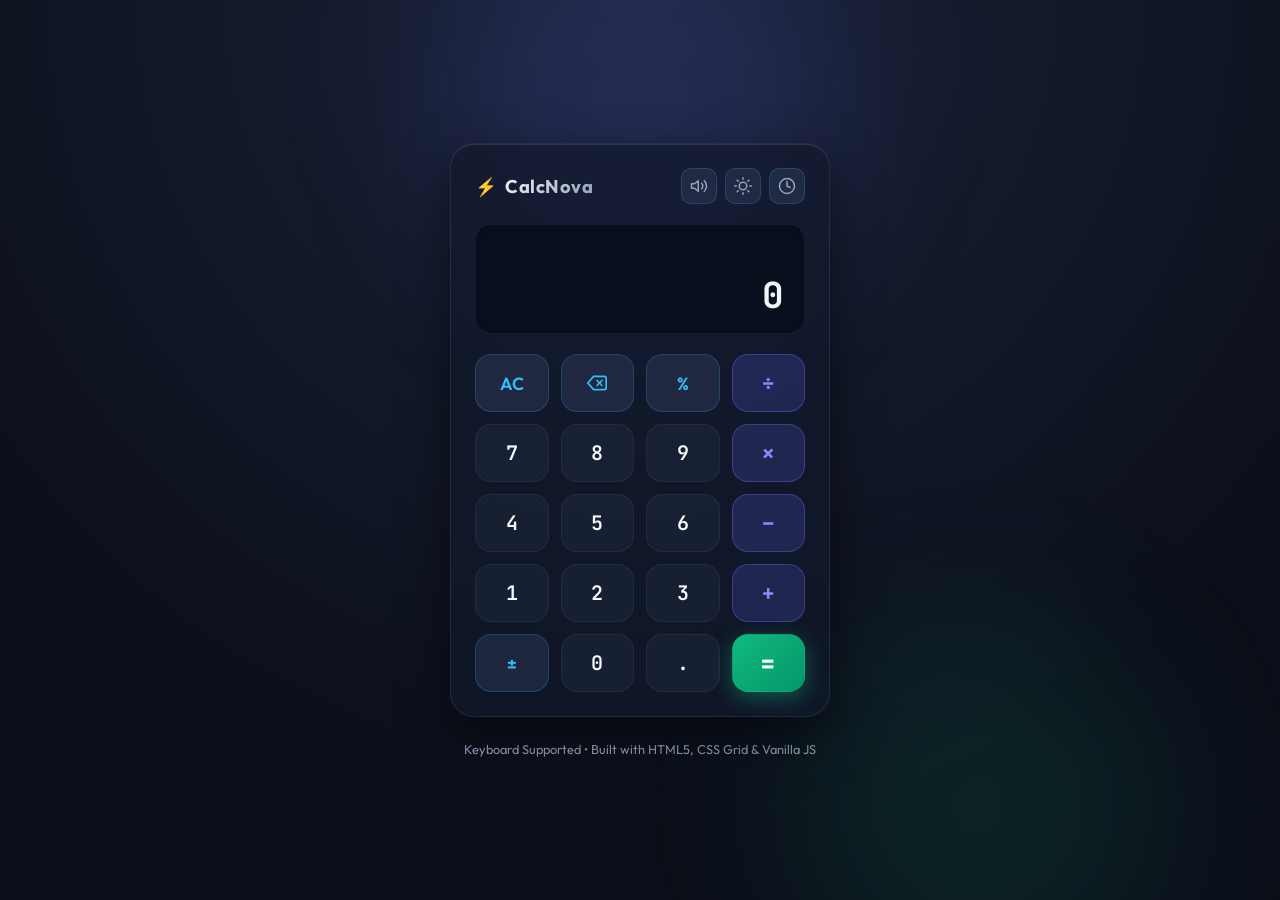
==== index.html @ 4a7fd5c5 "model-1" ====
<!DOCTYPE html>
<html lang="en">
<head>
  <meta charset="UTF-8">
  <meta name="viewport" content="width=device-width, initial-scale=1.0">
  <title>Precision Calc | Modern Web Calculator</title>
  <meta name="description" content="A sleek, modern browser-based calculator built with Vanilla HTML5, CSS3 Grid, and JavaScript.">
  <!-- Modern Typography -->
  <link rel="preconnect" href="https://fonts.googleapis.com">
  <link rel="preconnect" href="https://fonts.gstatic.com" crossorigin>
  <link href="https://fonts.googleapis.com/css2?family=Outfit:wght@300;400;500;600;700&family=JetBrains+Mono:wght@400;600;700&display=swap" rel="stylesheet">
  <link rel="stylesheet" href="style.css">
</head>
<body class="dark-theme">
  <div class="app-background">
    <div class="glow-orb orb-1"></div>
    <div class="glow-orb orb-2"></div>
  </div>

  <main class="calculator-container">
    <!-- Header / Control Bar -->
    <header class="calculator-header">
      <div class="brand">
        <span class="brand-icon">⚡</span>
        <h1 class="brand-name">CalcNova</h1>
      </div>
      <div class="header-actions">
        <button id="soundToggle" class="icon-btn" aria-label="Toggle Sound Effects" title="Sound Effects">
          <svg id="soundIcon" viewBox="0 0 24 24" width="18" height="18" fill="none" stroke="currentColor" stroke-width="2" stroke-linecap="round" stroke-linejoin="round">
            <polygon points="11 5 6 9 2 9 2 15 6 15 11 19 11 5"></polygon>
            <path d="M15.54 8.46a5 5 0 0 1 0 7.07"></path>
            <path d="M19.07 4.93a10 10 0 0 1 0 14.14"></path>
          </svg>
        </button>
        <button id="themeToggle" class="icon-btn" aria-label="Toggle Theme" title="Switch Theme">
          <svg id="themeIcon" viewBox="0 0 24 24" width="18" height="18" fill="none" stroke="currentColor" stroke-width="2" stroke-linecap="round" stroke-linejoin="round">
            <circle cx="12" cy="12" r="5"></circle>
            <line x1="12" y1="1" x2="12" y2="3"></line>
            <line x1="12" y1="21" x2="12" y2="23"></line>
            <line x1="4.22" y1="4.22" x2="5.64" y2="5.64"></line>
            <line x1="18.36" y1="18.36" x2="19.78" y2="19.78"></line>
            <line x1="1" y1="12" x2="3" y2="12"></line>
            <line x1="21" y1="12" x2="23" y2="12"></line>
            <line x1="4.22" y1="19.78" x2="5.64" y2="18.36"></line>
            <line x1="18.36" y1="5.64" x2="19.78" y2="4.22"></line>
          </svg>
        </button>
        <button id="historyToggle" class="icon-btn" aria-label="Toggle Calculation History" title="History">
          <svg viewBox="0 0 24 24" width="18" height="18" fill="none" stroke="currentColor" stroke-width="2" stroke-linecap="round" stroke-linejoin="round">
            <circle cx="12" cy="12" r="10"></circle>
            <polyline points="12 6 12 12 16 14"></polyline>
          </svg>
        </button>
      </div>
    </header>

    <!-- Calculator Screen Display -->
    <section class="display-screen" aria-live="polite">
      <!-- Upper expression line -->
      <div id="expressionDisplay" class="expression-line"></div>
      <!-- Lower main result / input line -->
      <div id="mainDisplay" class="main-line">0</div>
      <!-- Floating Error Callout Banner -->
      <div id="errorMessage" class="error-banner hidden" role="alert">
        <span class="error-icon">⚠️</span>
        <span id="errorText">Cannot divide by zero</span>
      </div>
    </section>

    <!-- Calculator Button Keypad (CSS Grid) -->
    <section class="keypad-grid" id="keypad">
      <!-- Row 1 -->
      <button type="button" class="btn btn-function" data-action="clear" aria-label="Clear All">AC</button>
      <button type="button" class="btn btn-function" data-action="backspace" aria-label="Backspace">
        <svg viewBox="0 0 24 24" width="20" height="20" fill="none" stroke="currentColor" stroke-width="2" stroke-linecap="round" stroke-linejoin="round">
          <path d="M21 4H8l-7 8 7 8h13a2 2 0 0 0 2-2V6a2 2 0 0 0-2-2z"></path>
          <line x1="18" y1="9" x2="12" y2="15"></line>
          <line x1="12" y1="9" x2="18" y2="15"></line>
        </svg>
      </button>
      <button type="button" class="btn btn-function" data-action="percent" aria-label="Percentage">%</button>
      <button type="button" class="btn btn-operator" data-operator="÷" aria-label="Divide">÷</button>

      <!-- Row 2 -->
      <button type="button" class="btn btn-num" data-number="7">7</button>
      <button type="button" class="btn btn-num" data-number="8">8</button>
      <button type="button" class="btn btn-num" data-number="9">9</button>
      <button type="button" class="btn btn-operator" data-operator="×" aria-label="Multiply">×</button>

      <!-- Row 3 -->
      <button type="button" class="btn btn-num" data-number="4">4</button>
      <button type="button" class="btn btn-num" data-number="5">5</button>
      <button type="button" class="btn btn-num" data-number="6">6</button>
      <button type="button" class="btn btn-operator" data-operator="−" aria-label="Subtract">−</button>

      <!-- Row 4 -->
      <button type="button" class="btn btn-num" data-number="1">1</button>
      <button type="button" class="btn btn-num" data-number="2">2</button>
      <button type="button" class="btn btn-num" data-number="3">3</button>
      <button type="button" class="btn btn-operator" data-operator="+" aria-label="Add">+</button>

      <!-- Row 5 -->
      <button type="button" class="btn btn-function" data-action="negate" aria-label="Plus or Minus">±</button>
      <button type="button" class="btn btn-num" data-number="0">0</button>
      <button type="button" class="btn btn-num" data-action="decimal" aria-label="Decimal point">.</button>
      <button type="button" class="btn btn-equals" data-action="equals" aria-label="Calculate Equals">=</button>
    </section>

    <!-- Calculation History Side Drawer -->
    <aside id="historyPanel" class="history-panel hidden">
      <div class="history-header">
        <h2>Calculation History</h2>
        <button id="clearHistoryBtn" class="clear-history-btn">Clear</button>
      </div>
      <ul id="historyList" class="history-list">
        <li class="empty-history">No past calculations</li>
      </ul>
    </aside>
  </main>

  <footer class="app-footer">
    <p>Keyboard Supported • Built with HTML5, CSS Grid &amp; Vanilla JS</p>
  </footer>

  <script src="script.js"></script>
</body>
</html>
---- style.css ----
/* ==========================================================================
   CalcNova - Modern Browser-Based Calculator Stylesheet
   Design Tokens: Dark/Light Themes, Glassmorphism, CSS Grid Keypad
   ========================================================================== */

:root {
  /* Dark Luxury Theme Tokens (Default) */
  --bg-color: #0b0f19;
  --bg-gradient: radial-gradient(circle at 50% 0%, #1a233a 0%, #0b0f19 75%);
  --card-bg: rgba(18, 25, 43, 0.7);
  --card-border: rgba(255, 255, 255, 0.08);
  --card-shadow: 0 20px 50px rgba(0, 0, 0, 0.5), inset 0 1px 0 rgba(255, 255, 255, 0.1);
  
  --text-main: #f1f5f9;
  --text-muted: #94a3b8;
  --text-expression: #cbd5e1;
  
  /* Button Token Colors */
  --btn-num-bg: rgba(30, 41, 59, 0.6);
  --btn-num-hover: rgba(51, 65, 85, 0.8);
  --btn-num-text: #f8fafc;
  --btn-num-border: rgba(255, 255, 255, 0.05);

  --btn-func-bg: rgba(47, 58, 86, 0.5);
  --btn-func-hover: rgba(71, 85, 122, 0.7);
  --btn-func-text: #38bdf8;
  --btn-func-border: rgba(56, 189, 248, 0.2);

  --btn-op-bg: rgba(99, 102, 241, 0.2);
  --btn-op-hover: rgba(99, 102, 241, 0.35);
  --btn-op-text: #818cf8;
  --btn-op-border: rgba(99, 102, 241, 0.4);
  --btn-op-active: #6366f1;

  --btn-eq-bg: linear-gradient(135deg, #10b981 0%, #059669 100%);
  --btn-eq-hover: linear-gradient(135deg, #34d399 0%, #10b981 100%);
  --btn-eq-text: #ffffff;
  --btn-eq-shadow: 0 6px 20px rgba(16, 185, 129, 0.4);

  --display-bg: rgba(10, 15, 29, 0.85);
  --display-border: rgba(255, 255, 255, 0.05);

  --error-bg: rgba(239, 68, 68, 0.15);
  --error-text: #fca5a5;
  --error-border: rgba(239, 68, 68, 0.4);

  --orb-1-color: rgba(99, 102, 241, 0.15);
  --orb-2-color: rgba(16, 185, 129, 0.12);

  --font-main: 'Outfit', -apple-system, BlinkMacSystemFont, sans-serif;
  --font-mono: 'JetBrains Mono', monospace;
  --radius-lg: 24px;
  --radius-md: 16px;
  --radius-sm: 10px;
}

/* Light Ceramic Glass Theme */
body.light-theme {
  --bg-color: #f1f5f9;
  --bg-gradient: radial-gradient(circle at 50% 0%, #ffffff 0%, #e2e8f0 80%);
  --card-bg: rgba(255, 255, 255, 0.75);
  --card-border: rgba(255, 255, 255, 0.8);
  --card-shadow: 0 20px 40px rgba(148, 163, 184, 0.25), 0 2px 10px rgba(0, 0, 0, 0.03);

  --text-main: #0f172a;
  --text-muted: #64748b;
  --text-expression: #475569;

  --btn-num-bg: rgba(255, 255, 255, 0.9);
  --btn-num-hover: #ffffff;
  --btn-num-text: #1e293b;
  --btn-num-border: rgba(203, 213, 225, 0.6);

  --btn-func-bg: rgba(224, 242, 254, 0.7);
  --btn-func-hover: rgba(186, 230, 253, 0.9);
  --btn-func-text: #0284c7;
  --btn-func-border: rgba(56, 189, 248, 0.3);

  --btn-op-bg: rgba(238, 242, 255, 0.9);
  --btn-op-hover: rgba(224, 231, 255, 1);
  --btn-op-text: #4f46e5;
  --btn-op-border: rgba(99, 102, 241, 0.3);

  --btn-eq-bg: linear-gradient(135deg, #059669 0%, #047857 100%);
  --btn-eq-hover: linear-gradient(135deg, #10b981 0%, #059669 100%);
  --btn-eq-text: #ffffff;
  --btn-eq-shadow: 0 6px 18px rgba(5, 150, 105, 0.3);

  --display-bg: rgba(248, 250, 252, 0.95);
  --display-border: rgba(203, 213, 225, 0.5);

  --error-bg: rgba(254, 226, 226, 0.9);
  --error-text: #dc2626;
  --error-border: rgba(239, 68, 68, 0.3);

  --orb-1-color: rgba(99, 102, 241, 0.08);
  --orb-2-color: rgba(14, 165, 233, 0.08);
}

/* Reset & Base Setup */
*, *::before, *::after {
  box-sizing: border-box;
  margin: 0;
  padding: 0;
}

body {
  font-family: var(--font-main);
  background: var(--bg-color);
  background-image: var(--bg-gradient);
  color: var(--text-main);
  min-height: 100vh;
  display: flex;
  flex-direction: column;
  align-items: center;
  justify-content: center;
  padding: 20px;
  overflow-x: hidden;
  transition: background 0.4s ease, color 0.4s ease;
}

/* Glowing Ambient Background */
.app-background {
  position: fixed;
  inset: 0;
  pointer-events: none;
  z-index: 0;
  overflow: hidden;
}

.glow-orb {
  position: absolute;
  border-radius: 50%;
  filter: blur(80px);
  transition: background 0.4s ease;
}

.orb-1 {
  width: 400px;
  height: 400px;
  top: -100px;
  left: 50%;
  transform: translateX(-50%);
  background: var(--orb-1-color);
}

.orb-2 {
  width: 350px;
  height: 350px;
  bottom: -80px;
  right: 10%;
  background: var(--orb-2-color);
}

/* Main Calculator Glass Container */
.calculator-container {
  position: relative;
  z-index: 10;
  width: 100%;
  max-width: 380px;
  background: var(--card-bg);
  backdrop-filter: blur(20px);
  -webkit-backdrop-filter: blur(20px);
  border: 1px solid var(--card-border);
  border-radius: var(--radius-lg);
  box-shadow: var(--card-shadow);
  padding: 24px;
  display: flex;
  flex-direction: column;
  gap: 20px;
  transition: all 0.3s cubic-bezier(0.16, 1, 0.3, 1);
}

/* Header & Controls */
.calculator-header {
  display: flex;
  align-items: center;
  justify-content: space-between;
}

.brand {
  display: flex;
  align-items: center;
  gap: 8px;
}

.brand-icon {
  font-size: 1.1rem;
}

.brand-name {
  font-size: 1.15rem;
  font-weight: 700;
  letter-spacing: 0.5px;
  background: linear-gradient(135deg, var(--text-main) 0%, var(--text-muted) 100%);
  -webkit-background-clip: text;
  -webkit-text-fill-color: transparent;
}

.header-actions {
  display: flex;
  gap: 8px;
}

.icon-btn {
  background: var(--btn-func-bg);
  border: 1px solid var(--btn-func-border);
  color: var(--text-muted);
  width: 36px;
  height: 36px;
  border-radius: var(--radius-sm);
  display: flex;
  align-items: center;
  justify-content: center;
  cursor: pointer;
  transition: all 0.2s ease;
}

.icon-btn:hover {
  color: var(--text-main);
  background: var(--btn-func-hover);
  transform: translateY(-2px);
}

.icon-btn.active {
  color: var(--btn-func-text);
  border-color: var(--btn-func-text);
}

/* Screen Display */
.display-screen {
  position: relative;
  background: var(--display-bg);
  border: 1px solid var(--display-border);
  border-radius: var(--radius-md);
  padding: 16px 20px;
  display: flex;
  flex-direction: column;
  align-items: flex-end;
  justify-content: space-between;
  min-height: 110px;
  overflow: hidden;
  box-shadow: inset 0 2px 8px rgba(0, 0, 0, 0.15);
}

.expression-line {
  font-size: 0.95rem;
  color: var(--text-expression);
  min-height: 24px;
  width: 100%;
  text-align: right;
  word-break: break-all;
  white-space: nowrap;
  overflow-x: auto;
  scrollbar-width: none;
}
.expression-line::-webkit-scrollbar {
  display: none;
}

.main-line {
  font-family: var(--font-mono);
  font-size: 2.25rem;
  font-weight: 700;
  color: var(--text-main);
  width: 100%;
  text-align: right;
  word-break: break-all;
  line-height: 1.2;
  transition: color 0.2s ease;
}

/* Floating Error Banner */
.error-banner {
  position: absolute;
  inset: 0;
  background: var(--error-bg);
  backdrop-filter: blur(8px);
  border: 1px solid var(--error-border);
  border-radius: var(--radius-md);
  display: flex;
  align-items: center;
  justify-content: center;
  gap: 10px;
  color: var(--error-text);
  font-weight: 600;
  font-size: 0.95rem;
  padding: 12px;
  z-index: 5;
  animation: fadeInShake 0.3s cubic-bezier(0.16, 1, 0.3, 1);
}

.error-banner.hidden {
  display: none;
}

@keyframes fadeInShake {
  0% { opacity: 0; transform: scale(0.95); }
  50% { transform: translateX(4px); }
  75% { transform: translateX(-4px); }
  100% { opacity: 1; transform: scale(1); }
}

/* CSS Grid Keypad Layout */
.keypad-grid {
  display: grid;
  grid-template-columns: repeat(4, 1fr);
  gap: 12px;
}

/* Button Base Styles */
.btn {
  font-family: var(--font-main);
  font-size: 1.25rem;
  font-weight: 600;
  height: 58px;
  border-radius: var(--radius-md);
  border: 1px solid transparent;
  cursor: pointer;
  user-select: none;
  display: flex;
  align-items: center;
  justify-content: center;
  transition: all 0.15s ease-in-out;
  outline: none;
  position: relative;
  overflow: hidden;
}

.btn:hover {
  transform: translateY(-2px);
}

.btn:active, .btn.pressed {
  transform: translateY(1px) scale(0.97);
}

.btn:focus-visible {
  border-color: var(--btn-func-text);
  box-shadow: 0 0 0 3px rgba(56, 189, 248, 0.3);
}

/* Numeric Buttons */
.btn-num {
  background: var(--btn-num-bg);
  color: var(--btn-num-text);
  border-color: var(--btn-num-border);
  font-family: var(--font-mono);
}
.btn-num:hover {
  background: var(--btn-num-hover);
  box-shadow: 0 4px 12px rgba(0, 0, 0, 0.15);
}

/* Operator Buttons */
.btn-operator {
  background: var(--btn-op-bg);
  color: var(--btn-op-text);
  border-color: var(--btn-op-border);
  font-size: 1.4rem;
}
.btn-operator:hover {
  background: var(--btn-op-hover);
  box-shadow: 0 4px 14px rgba(99, 102, 241, 0.25);
}
.btn-operator.active-operator {
  background: var(--btn-op-active);
  color: #ffffff;
  border-color: #ffffff;
  box-shadow: 0 0 15px rgba(99, 102, 241, 0.6);
}

/* Function Buttons (AC, DEL, %, ±) */
.btn-function {
  background: var(--btn-func-bg);
  color: var(--btn-func-text);
  border-color: var(--btn-func-border);
  font-size: 1.1rem;
}
.btn-function:hover {
  background: var(--btn-func-hover);
  box-shadow: 0 4px 12px rgba(56, 189, 248, 0.2);
}

/* Equals Button */
.btn-equals {
  background: var(--btn-eq-bg);
  color: var(--btn-eq-text);
  font-size: 1.5rem;
  font-weight: 700;
  box-shadow: var(--btn-eq-shadow);
}
.btn-equals:hover {
  background: var(--btn-eq-hover);
  box-shadow: 0 8px 24px rgba(16, 185, 129, 0.5);
}

/* History Side Drawer Panel */
.history-panel {
  position: absolute;
  top: 70px;
  bottom: 20px;
  left: 20px;
  right: 20px;
  background: var(--card-bg);
  backdrop-filter: blur(24px);
  -webkit-backdrop-filter: blur(24px);
  border: 1px solid var(--card-border);
  border-radius: var(--radius-md);
  padding: 16px;
  display: flex;
  flex-direction: column;
  gap: 12px;
  z-index: 20;
  box-shadow: 0 10px 30px rgba(0, 0, 0, 0.3);
  animation: slideInUp 0.3s cubic-bezier(0.16, 1, 0.3, 1);
}

.history-panel.hidden {
  display: none;
}

@keyframes slideInUp {
  from { opacity: 0; transform: translateY(15px); }
  to { opacity: 1; transform: translateY(0); }
}

.history-header {
  display: flex;
  align-items: center;
  justify-content: space-between;
  padding-bottom: 8px;
  border-bottom: 1px solid var(--card-border);
}

.history-header h2 {
  font-size: 1rem;
  font-weight: 600;
  color: var(--text-main);
}

.clear-history-btn {
  background: transparent;
  border: none;
  color: var(--error-text);
  font-size: 0.85rem;
  font-weight: 600;
  cursor: pointer;
  padding: 4px 8px;
  border-radius: 6px;
}
.clear-history-btn:hover {
  background: var(--error-bg);
}

.history-list {
  list-style: none;
  overflow-y: auto;
  display: flex;
  flex-direction: column;
  gap: 8px;
  max-height: 100%;
}

.history-item {
  padding: 10px 12px;
  background: var(--display-bg);
  border: 1px solid var(--display-border);
  border-radius: var(--radius-sm);
  display: flex;
  flex-direction: column;
  align-items: flex-end;
  cursor: pointer;
  transition: all 0.2s ease;
}

.history-item:hover {
  border-color: var(--btn-func-text);
  transform: translateX(-2px);
}

.history-expr {
  font-size: 0.8rem;
  color: var(--text-muted);
}

.history-res {
  font-family: var(--font-mono);
  font-size: 1.1rem;
  font-weight: 700;
  color: var(--btn-func-text);
}

.empty-history {
  text-align: center;
  color: var(--text-muted);
  font-size: 0.9rem;
  margin-top: 40px;
}

/* Footer Note */
.app-footer {
  margin-top: 24px;
  text-align: center;
  font-size: 0.8rem;
  color: var(--text-muted);
}

/* Responsive tweaks */
@media (max-width: 400px) {
  .calculator-container {
    padding: 16px;
  }
  .btn {
    height: 52px;
    font-size: 1.15rem;
  }
  .main-line {
    font-size: 1.85rem;
  }
}
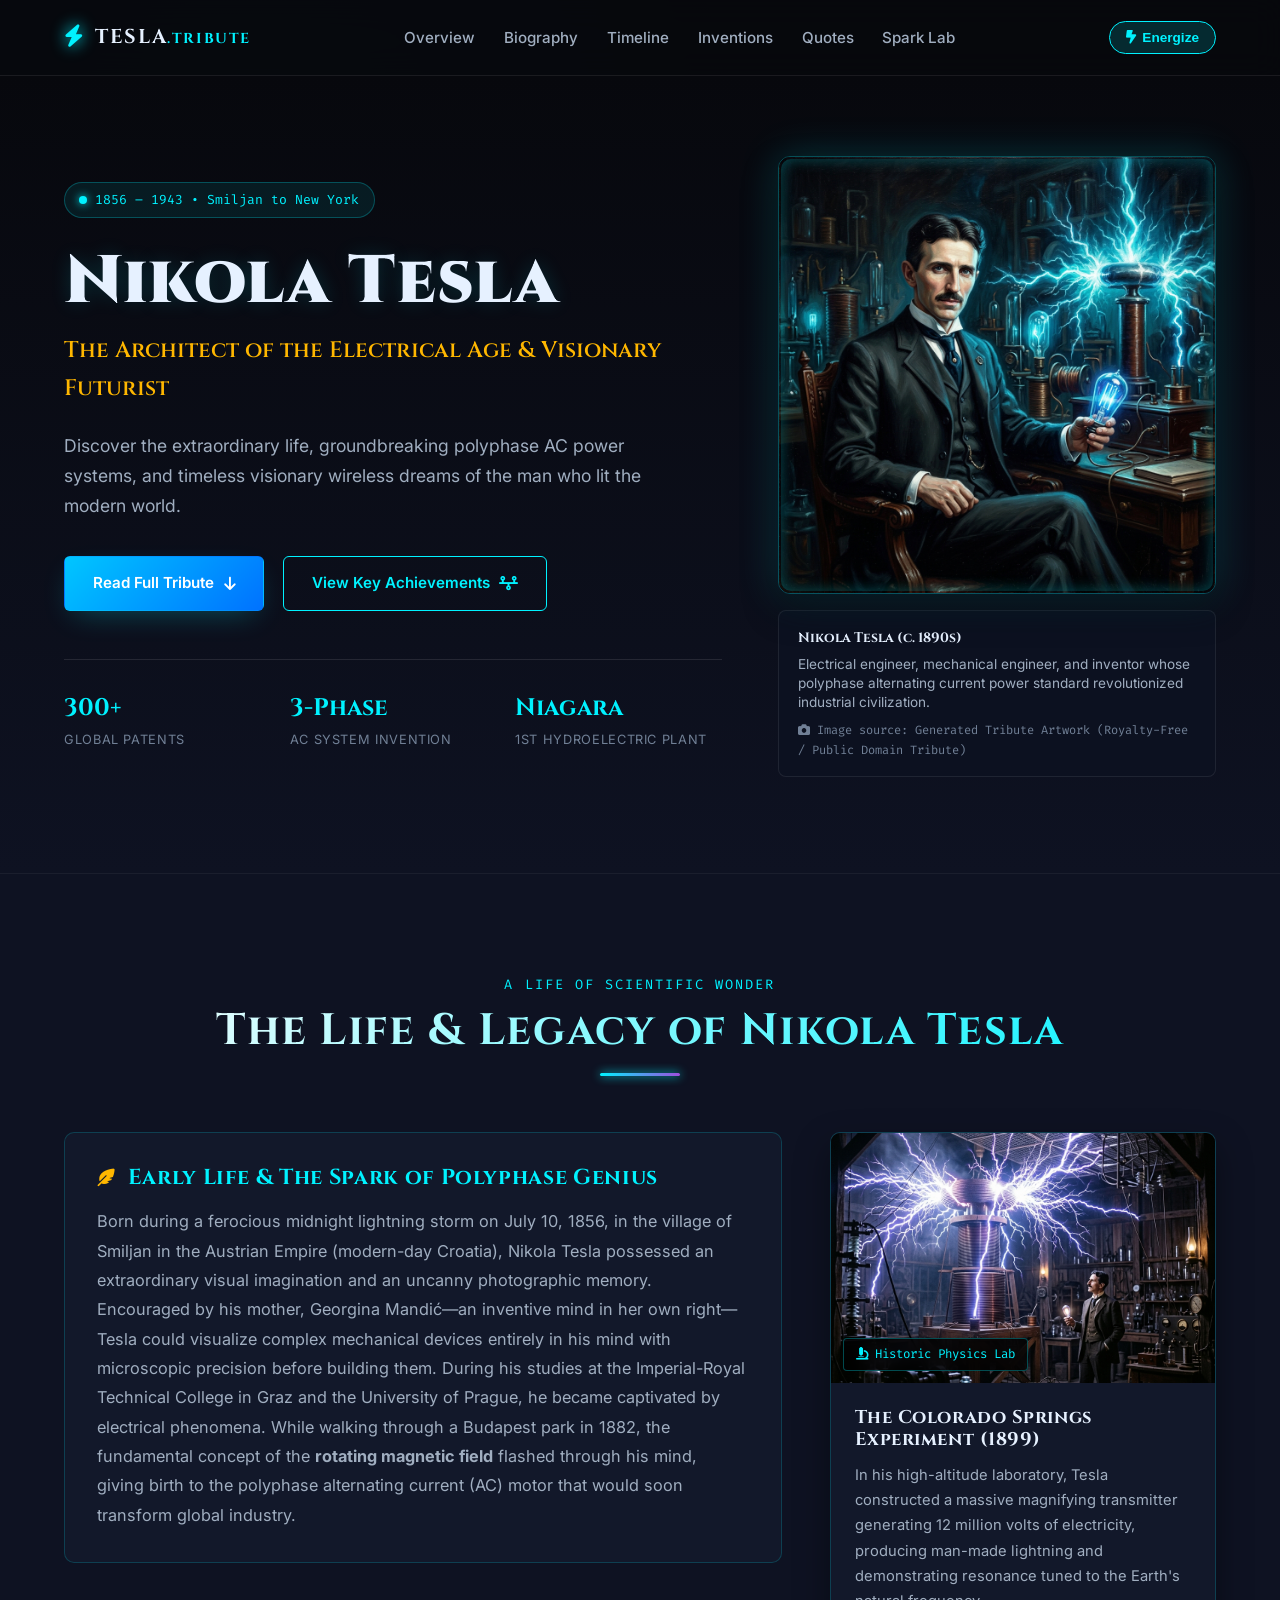
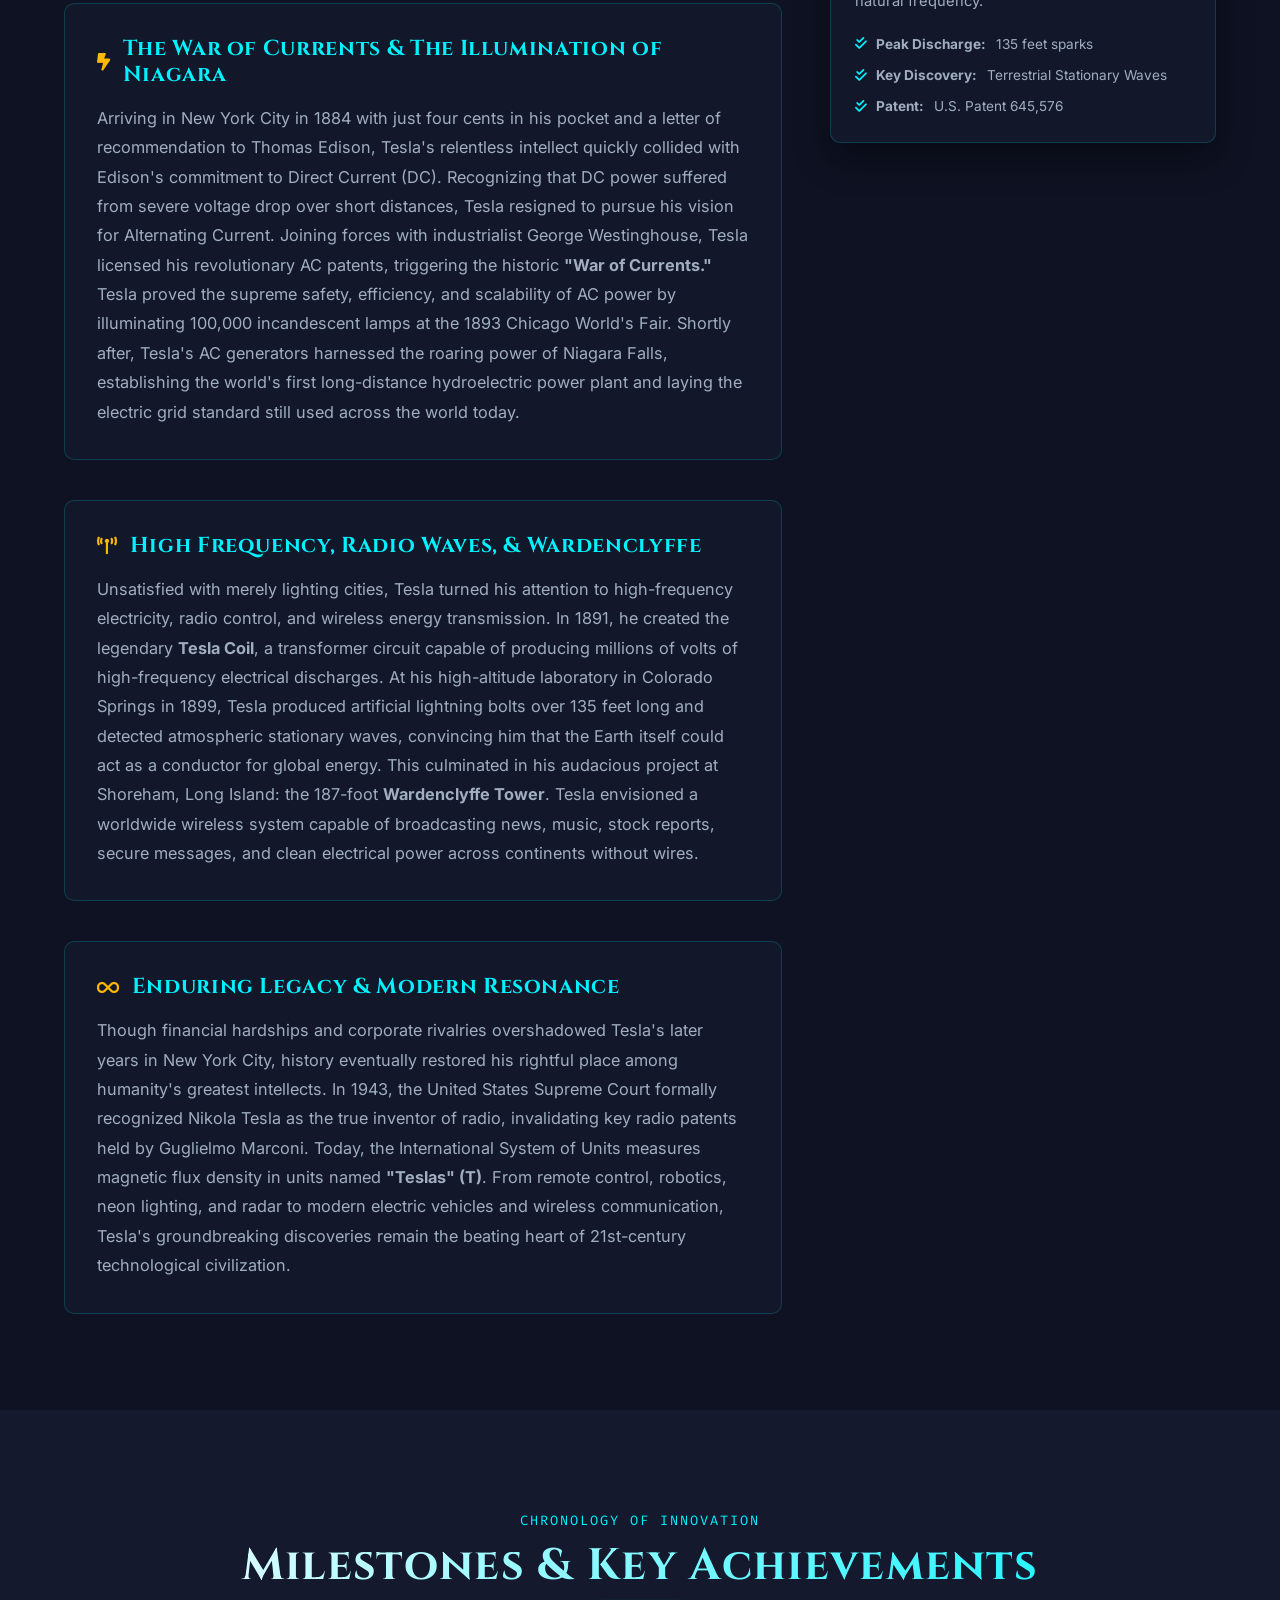
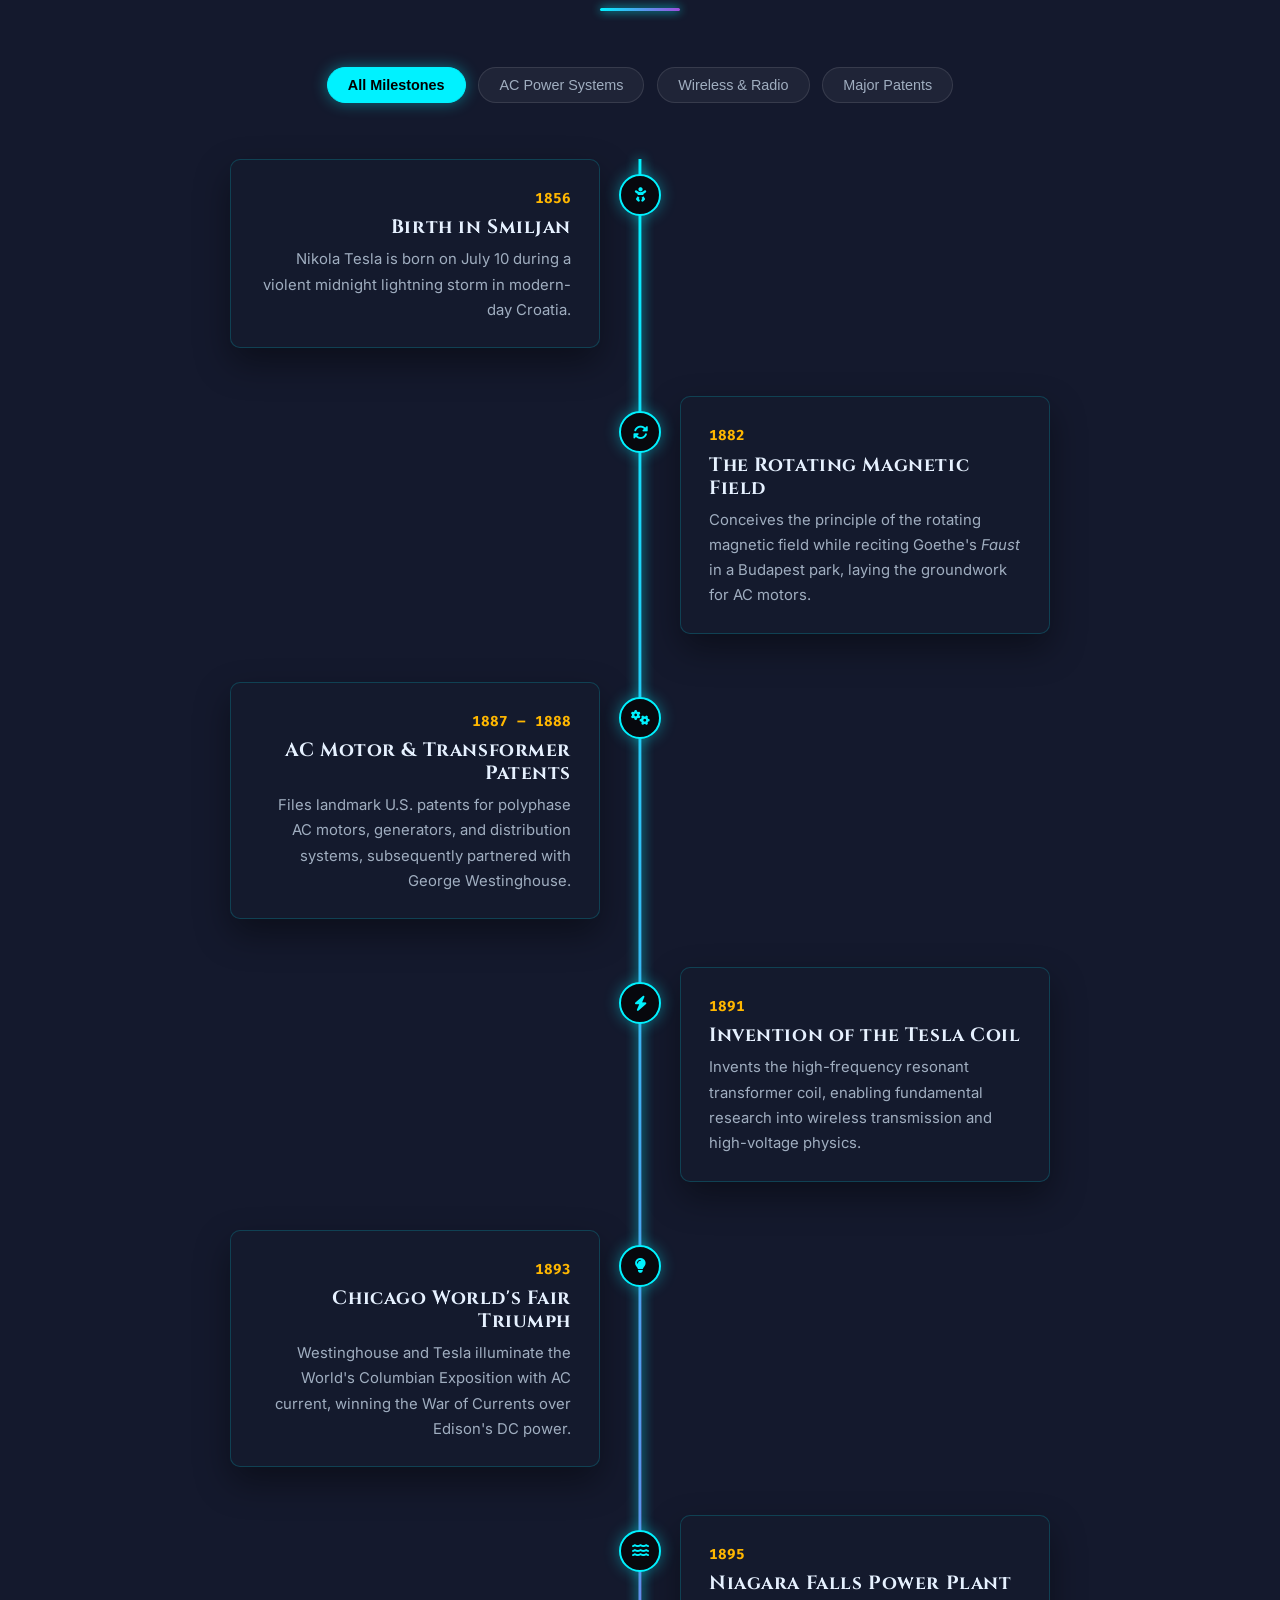
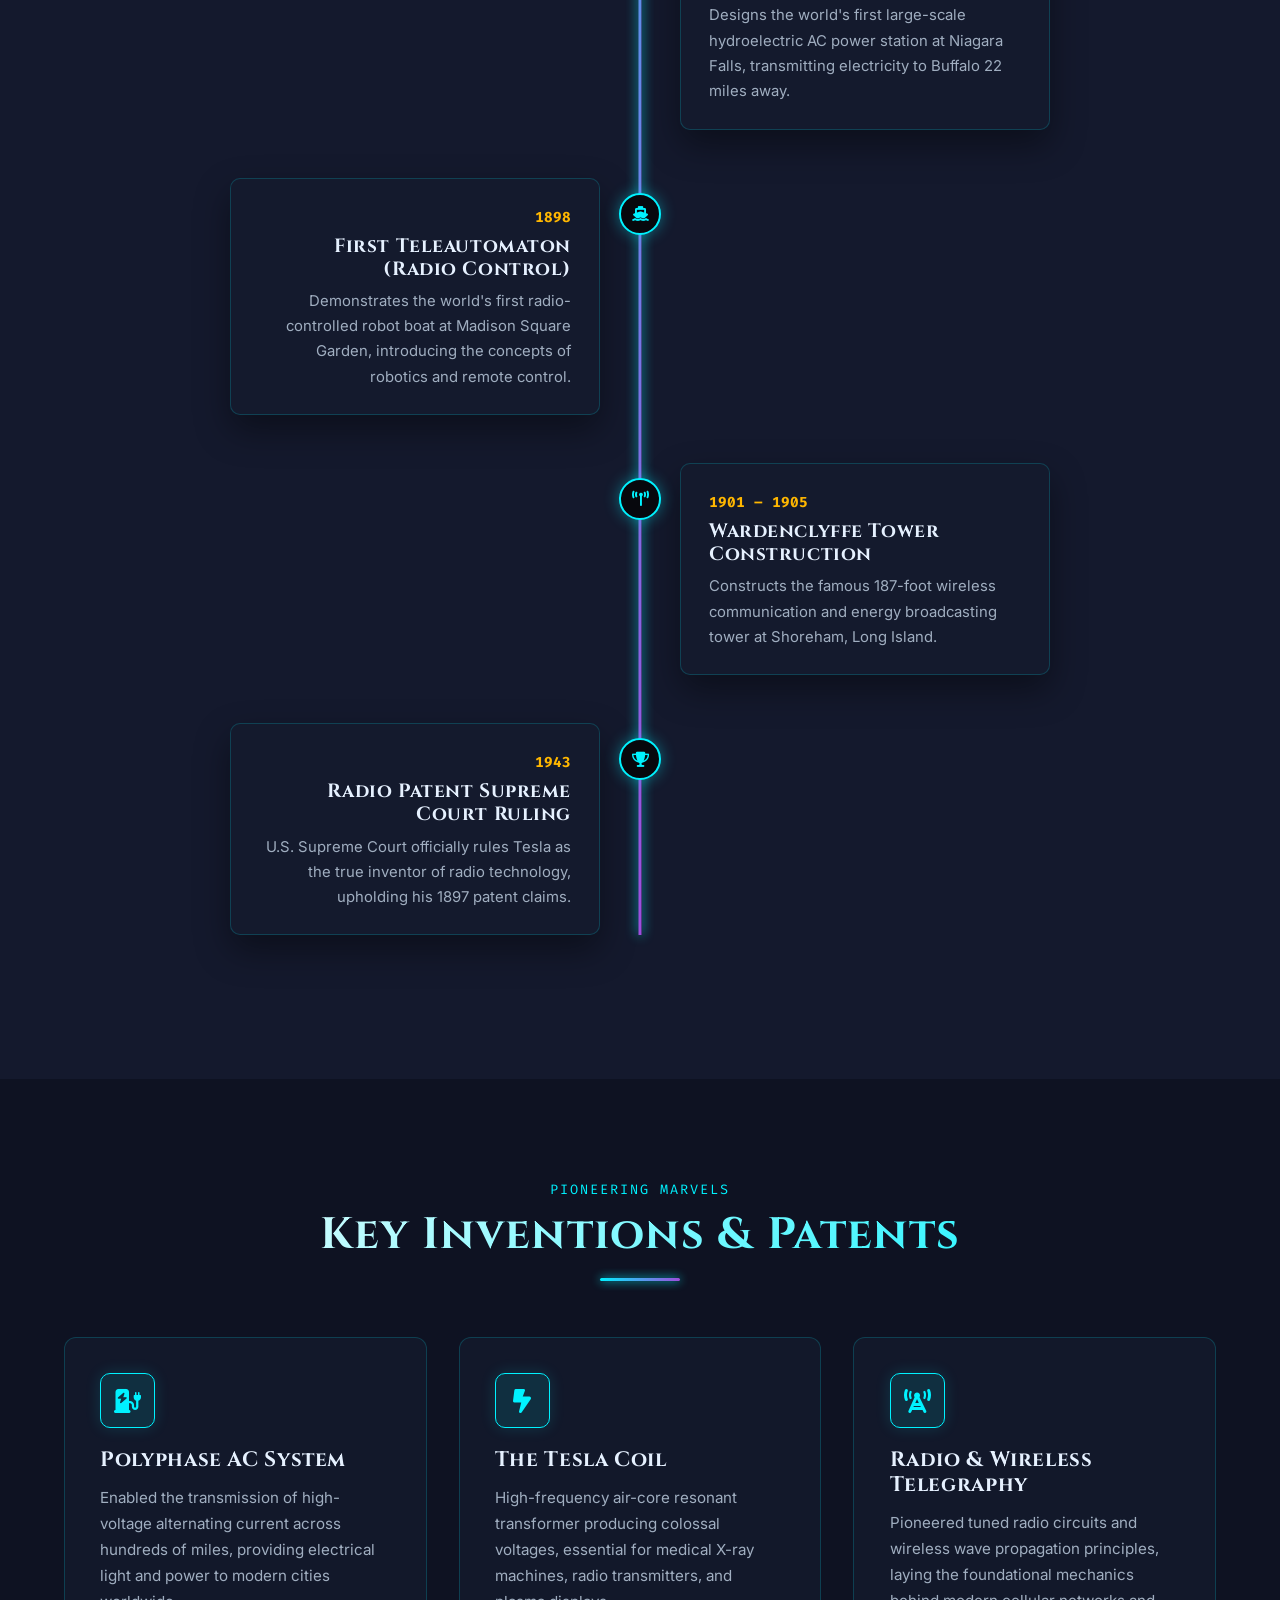
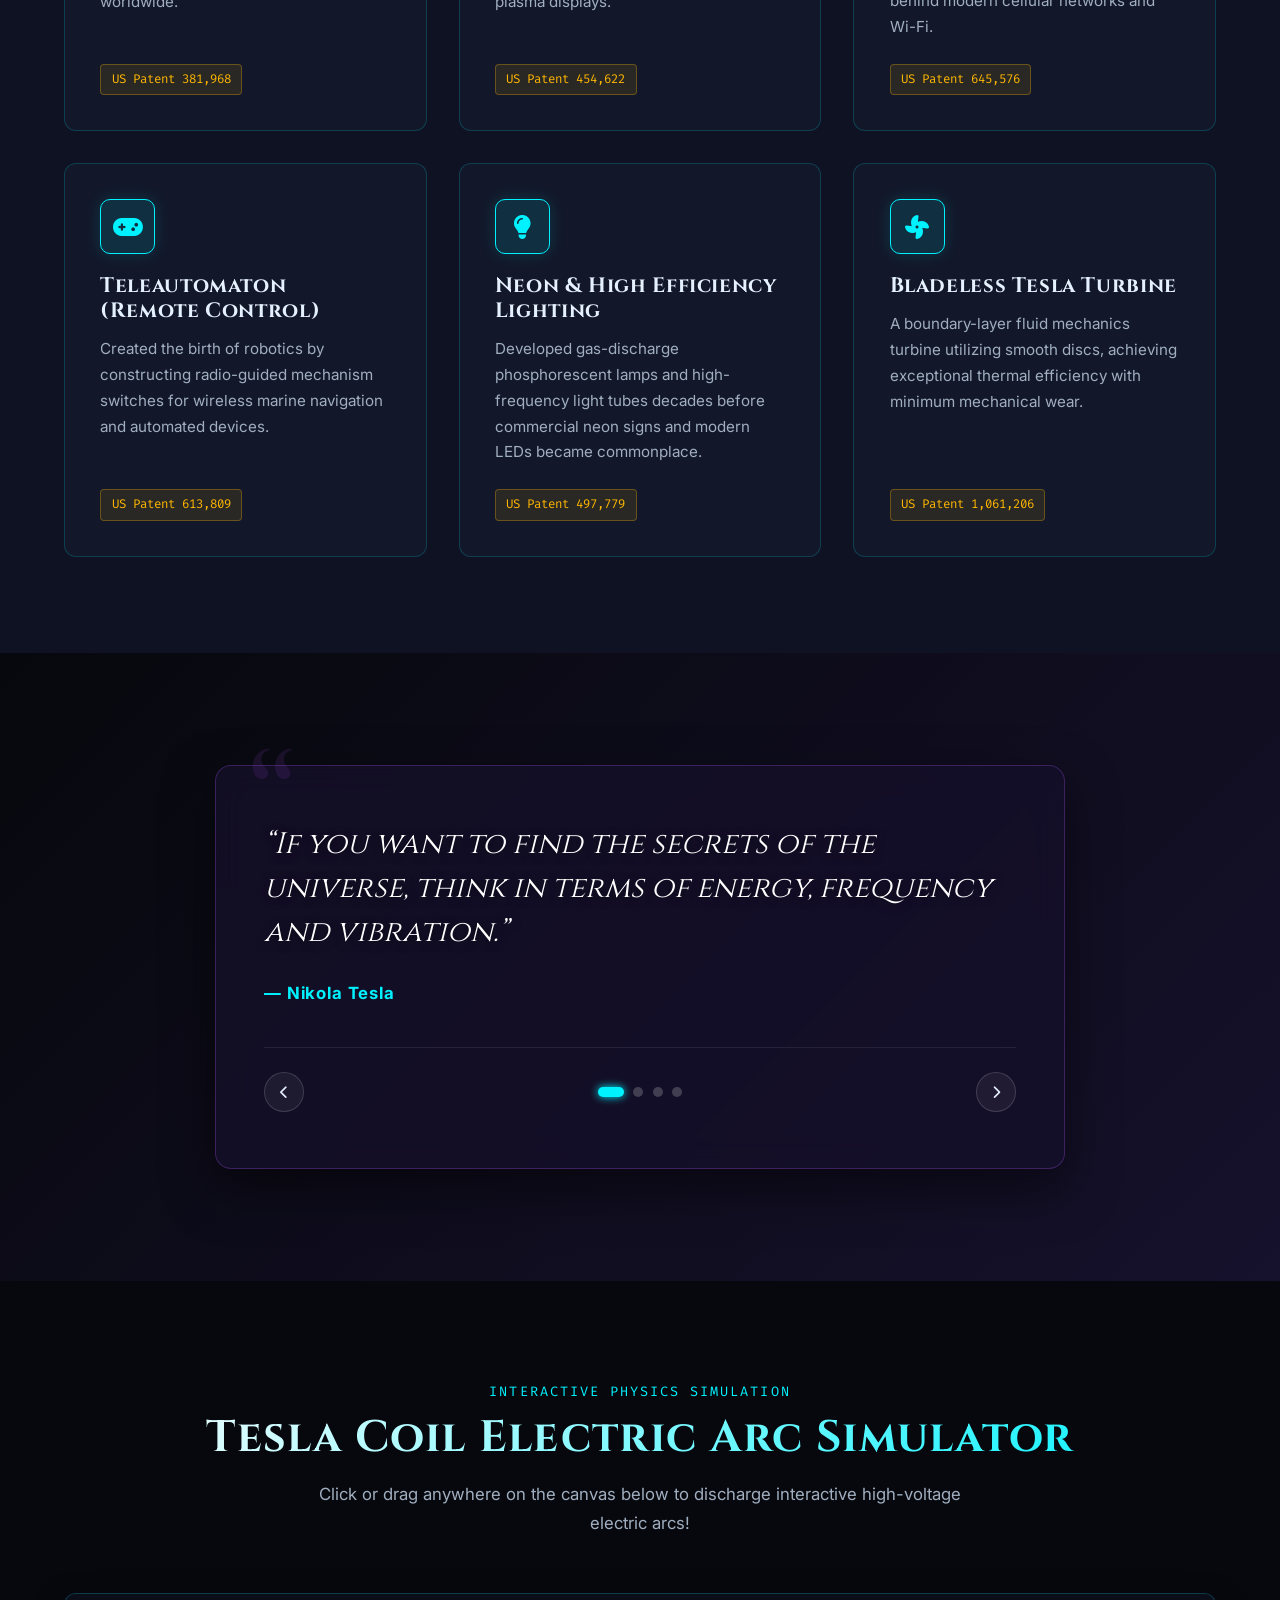
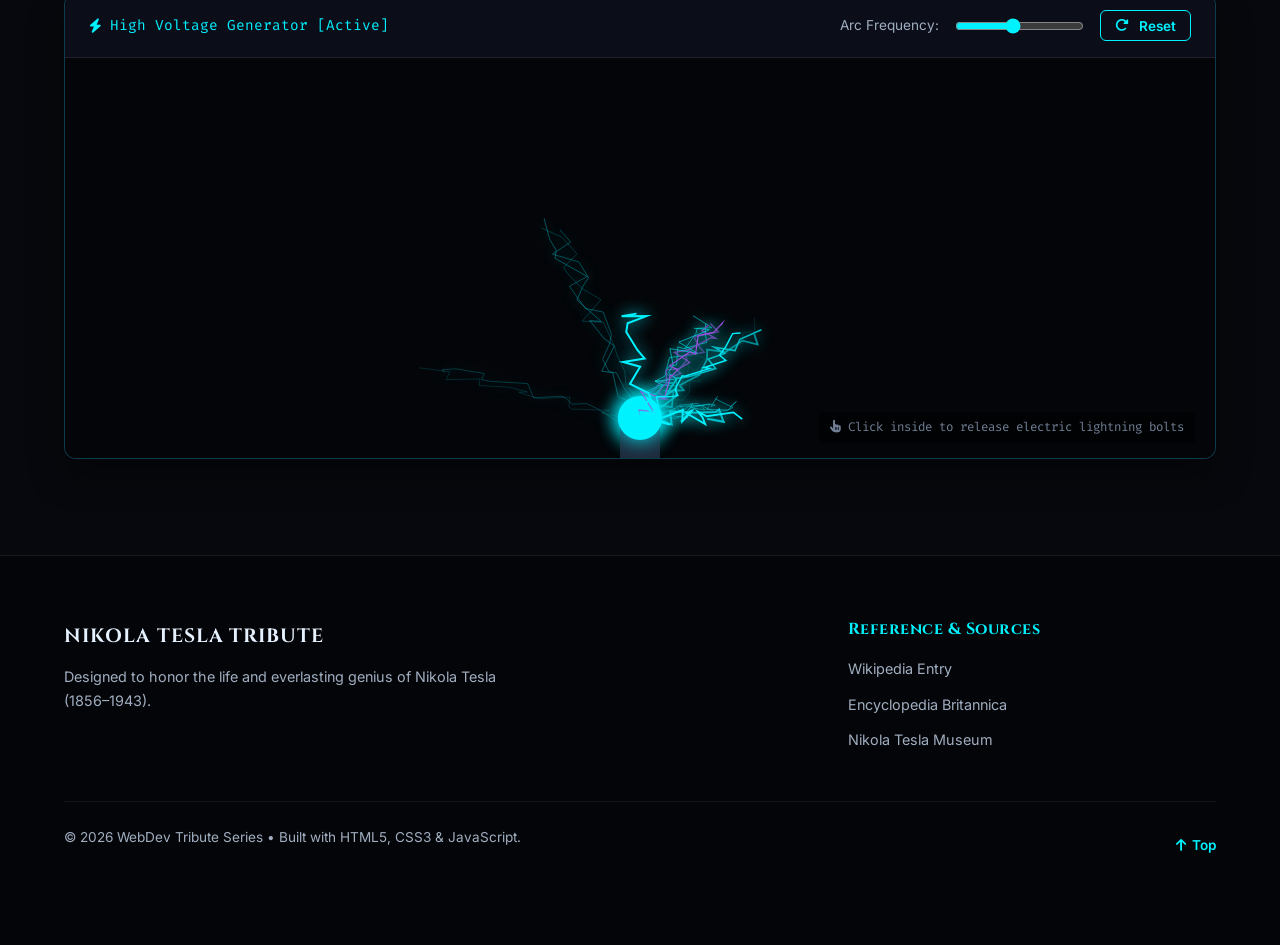
==== commit 84713a67: "task-2:Tribute page" ====
--- a/index.html
+++ b/index.html
@@ -1,127 +1,478 @@
 <!DOCTYPE html>
 <html lang="en">
 <head>
-  <meta charset="UTF-8">
-  <meta name="viewport" content="width=device-width, initial-scale=1.0">
-  <title>Precision Calc | Modern Web Calculator</title>
-  <meta name="description" content="A sleek, modern browser-based calculator built with Vanilla HTML5, CSS3 Grid, and JavaScript.">
-  <!-- Modern Typography -->
-  <link rel="preconnect" href="https://fonts.googleapis.com">
-  <link rel="preconnect" href="https://fonts.gstatic.com" crossorigin>
-  <link href="https://fonts.googleapis.com/css2?family=Outfit:wght@300;400;500;600;700&family=JetBrains+Mono:wght@400;600;700&display=swap" rel="stylesheet">
-  <link rel="stylesheet" href="style.css">
+    <meta charset="UTF-8">
+    <meta name="viewport" content="width=device-width, initial-scale=1.0">
+    <title>Nikola Tesla — Architect of the Electrical Age | Tribute</title>
+    <meta name="description" content="A tribute to Nikola Tesla, visionary inventor, electrical engineer, and pioneer of alternating current power, radio, and wireless energy.">
+    
+    <!-- Google Fonts -->
+    <link rel="preconnect" href="https://fonts.googleapis.com">
+    <link rel="preconnect" href="https://fonts.gstatic.com" crossorigin>
+    <link href="https://fonts.googleapis.com/css2?family=Cinzel:wght@400;600;700;900&family=Inter:wght@300;400;500;600;700&family=Fira+Code:wght@400;500&display=swap" rel="stylesheet">
+    
+    <!-- FontAwesome for icons -->
+    <link rel="stylesheet" href="https://cdnjs.cloudflare.com/ajax/libs/font-awesome/6.4.0/css/all.min.css">
+    
+    <!-- Custom CSS -->
+    <link rel="stylesheet" href="style.css">
 </head>
-<body class="dark-theme">
-  <div class="app-background">
-    <div class="glow-orb orb-1"></div>
-    <div class="glow-orb orb-2"></div>
-  </div>
-
-  <main class="calculator-container">
-    <!-- Header / Control Bar -->
-    <header class="calculator-header">
-      <div class="brand">
-        <span class="brand-icon">⚡</span>
-        <h1 class="brand-name">CalcNova</h1>
-      </div>
-      <div class="header-actions">
-        <button id="soundToggle" class="icon-btn" aria-label="Toggle Sound Effects" title="Sound Effects">
-          <svg id="soundIcon" viewBox="0 0 24 24" width="18" height="18" fill="none" stroke="currentColor" stroke-width="2" stroke-linecap="round" stroke-linejoin="round">
-            <polygon points="11 5 6 9 2 9 2 15 6 15 11 19 11 5"></polygon>
-            <path d="M15.54 8.46a5 5 0 0 1 0 7.07"></path>
-            <path d="M19.07 4.93a10 10 0 0 1 0 14.14"></path>
-          </svg>
-        </button>
-        <button id="themeToggle" class="icon-btn" aria-label="Toggle Theme" title="Switch Theme">
-          <svg id="themeIcon" viewBox="0 0 24 24" width="18" height="18" fill="none" stroke="currentColor" stroke-width="2" stroke-linecap="round" stroke-linejoin="round">
-            <circle cx="12" cy="12" r="5"></circle>
-            <line x1="12" y1="1" x2="12" y2="3"></line>
-            <line x1="12" y1="21" x2="12" y2="23"></line>
-            <line x1="4.22" y1="4.22" x2="5.64" y2="5.64"></line>
-            <line x1="18.36" y1="18.36" x2="19.78" y2="19.78"></line>
-            <line x1="1" y1="12" x2="3" y2="12"></line>
-            <line x1="21" y1="12" x2="23" y2="12"></line>
-            <line x1="4.22" y1="19.78" x2="5.64" y2="18.36"></line>
-            <line x1="18.36" y1="5.64" x2="19.78" y2="4.22"></line>
-          </svg>
-        </button>
-        <button id="historyToggle" class="icon-btn" aria-label="Toggle Calculation History" title="History">
-          <svg viewBox="0 0 24 24" width="18" height="18" fill="none" stroke="currentColor" stroke-width="2" stroke-linecap="round" stroke-linejoin="round">
-            <circle cx="12" cy="12" r="10"></circle>
-            <polyline points="12 6 12 12 16 14"></polyline>
-          </svg>
-        </button>
-      </div>
+<body>
+
+    <!-- Electric Arc Background Particle Container -->
+    <div class="ambient-glow" aria-hidden="true"></div>
+
+    <!-- Header Navigation -->
+    <header class="site-header" id="top">
+        <div class="container header-content">
+            <a href="#top" class="logo">
+                <span class="spark-icon"><i class="fa-solid fa-bolt"></i></span>
+                <span class="logo-text">TESLA<span class="logo-accent">.TRIBUTE</span></span>
+            </a>
+            
+            <nav class="main-nav" aria-label="Main Navigation">
+                <ul>
+                    <li><a href="#hero">Overview</a></li>
+                    <li><a href="#biography">Biography</a></li>
+                    <li><a href="#timeline">Timeline</a></li>
+                    <li><a href="#inventions">Inventions</a></li>
+                    <li><a href="#quotes">Quotes</a></li>
+                    <li><a href="#lab">Spark Lab</a></li>
+                </ul>
+            </nav>
+
+            <button class="theme-toggle-btn" id="sparkToggleBtn" title="Toggle Lightning Arc Ambient Effects">
+                <i class="fa-solid fa-bolt-lightning"></i>
+                <span class="btn-text">Energize</span>
+            </button>
+
+            <button class="mobile-menu-toggle" id="mobileMenuBtn" aria-label="Toggle Navigation Menu">
+                <i class="fa-solid fa-bars"></i>
+            </button>
+        </div>
     </header>
 
-    <!-- Calculator Screen Display -->
-    <section class="display-screen" aria-live="polite">
-      <!-- Upper expression line -->
-      <div id="expressionDisplay" class="expression-line"></div>
-      <!-- Lower main result / input line -->
-      <div id="mainDisplay" class="main-line">0</div>
-      <!-- Floating Error Callout Banner -->
-      <div id="errorMessage" class="error-banner hidden" role="alert">
-        <span class="error-icon">⚠️</span>
-        <span id="errorText">Cannot divide by zero</span>
-      </div>
-    </section>
-
-    <!-- Calculator Button Keypad (CSS Grid) -->
-    <section class="keypad-grid" id="keypad">
-      <!-- Row 1 -->
-      <button type="button" class="btn btn-function" data-action="clear" aria-label="Clear All">AC</button>
-      <button type="button" class="btn btn-function" data-action="backspace" aria-label="Backspace">
-        <svg viewBox="0 0 24 24" width="20" height="20" fill="none" stroke="currentColor" stroke-width="2" stroke-linecap="round" stroke-linejoin="round">
-          <path d="M21 4H8l-7 8 7 8h13a2 2 0 0 0 2-2V6a2 2 0 0 0-2-2z"></path>
-          <line x1="18" y1="9" x2="12" y2="15"></line>
-          <line x1="12" y1="9" x2="18" y2="15"></line>
-        </svg>
-      </button>
-      <button type="button" class="btn btn-function" data-action="percent" aria-label="Percentage">%</button>
-      <button type="button" class="btn btn-operator" data-operator="÷" aria-label="Divide">÷</button>
-
-      <!-- Row 2 -->
-      <button type="button" class="btn btn-num" data-number="7">7</button>
-      <button type="button" class="btn btn-num" data-number="8">8</button>
-      <button type="button" class="btn btn-num" data-number="9">9</button>
-      <button type="button" class="btn btn-operator" data-operator="×" aria-label="Multiply">×</button>
-
-      <!-- Row 3 -->
-      <button type="button" class="btn btn-num" data-number="4">4</button>
-      <button type="button" class="btn btn-num" data-number="5">5</button>
-      <button type="button" class="btn btn-num" data-number="6">6</button>
-      <button type="button" class="btn btn-operator" data-operator="−" aria-label="Subtract">−</button>
-
-      <!-- Row 4 -->
-      <button type="button" class="btn btn-num" data-number="1">1</button>
-      <button type="button" class="btn btn-num" data-number="2">2</button>
-      <button type="button" class="btn btn-num" data-number="3">3</button>
-      <button type="button" class="btn btn-operator" data-operator="+" aria-label="Add">+</button>
-
-      <!-- Row 5 -->
-      <button type="button" class="btn btn-function" data-action="negate" aria-label="Plus or Minus">±</button>
-      <button type="button" class="btn btn-num" data-number="0">0</button>
-      <button type="button" class="btn btn-num" data-action="decimal" aria-label="Decimal point">.</button>
-      <button type="button" class="btn btn-equals" data-action="equals" aria-label="Calculate Equals">=</button>
-    </section>
-
-    <!-- Calculation History Side Drawer -->
-    <aside id="historyPanel" class="history-panel hidden">
-      <div class="history-header">
-        <h2>Calculation History</h2>
-        <button id="clearHistoryBtn" class="clear-history-btn">Clear</button>
-      </div>
-      <ul id="historyList" class="history-list">
-        <li class="empty-history">No past calculations</li>
-      </ul>
-    </aside>
-  </main>
-
-  <footer class="app-footer">
-    <p>Keyboard Supported • Built with HTML5, CSS Grid &amp; Vanilla JS</p>
-  </footer>
-
-  <script src="script.js"></script>
+    <main id="main-content">
+
+        <!-- HERO SECTION -->
+        <section class="hero-section" id="hero">
+            <div class="container hero-grid">
+                <div class="hero-text-content">
+                    <div class="badge-pill">
+                        <span class="pulse-dot"></span>
+                        1856 – 1943 • Smiljan to New York
+                    </div>
+                    <h1 class="hero-title">Nikola Tesla</h1>
+                    <p class="hero-tagline">The Architect of the Electrical Age & Visionary Futurist</p>
+                    <p class="hero-lead">
+                        Discover the extraordinary life, groundbreaking polyphase AC power systems, and timeless visionary wireless dreams of the man who lit the modern world.
+                    </p>
+                    
+                    <div class="hero-actions">
+                        <a href="#biography" class="btn btn-primary">
+                            <span>Read Full Tribute</span>
+                            <i class="fa-solid fa-arrow-down"></i>
+                        </a>
+                        <a href="#timeline" class="btn btn-outline">
+                            <span>View Key Achievements</span>
+                            <i class="fa-solid fa-timeline"></i>
+                        </a>
+                    </div>
+
+                    <!-- Quick Stats -->
+                    <div class="hero-stats-grid">
+                        <div class="stat-card">
+                            <span class="stat-number" data-target="300">300+</span>
+                            <span class="stat-label">Global Patents</span>
+                        </div>
+                        <div class="stat-card">
+                            <span class="stat-number">3-Phase</span>
+                            <span class="stat-label">AC System Invention</span>
+                        </div>
+                        <div class="stat-card">
+                            <span class="stat-number">Niagara</span>
+                            <span class="stat-label">1st Hydroelectric Plant</span>
+                        </div>
+                    </div>
+                </div>
+
+                <!-- Prominent Image Figure -->
+                <div class="hero-image-wrapper">
+                    <figure class="hero-figure" id="tribute-image">
+                        <div class="image-glow-frame">
+                            <img src="assets/tesla_portrait.png" alt="High resolution dramatic portrait of Nikola Tesla" class="hero-img" loading="eager">
+                            <div class="electric-border-glow"></div>
+                        </div>
+                        <figcaption class="hero-figcaption">
+                            <span class="caption-title">Nikola Tesla (c. 1890s)</span>
+                            <span class="caption-desc">Electrical engineer, mechanical engineer, and inventor whose polyphase alternating current power standard revolutionized industrial civilization.</span>
+                            <span class="image-credit"><i class="fa-solid fa-camera"></i> Image source: Generated Tribute Artwork (Royalty-Free / Public Domain Tribute)</span>
+                        </figcaption>
+                    </figure>
+                </div>
+            </div>
+        </section>
+
+
+        <!-- BIOGRAPHY & TRIBUTE SECTION -->
+        <section class="biography-section" id="biography">
+            <div class="container">
+                <div class="section-header text-center">
+                    <span class="section-subtitle">A Life of Scientific Wonder</span>
+                    <h2 class="section-title">The Life & Legacy of Nikola Tesla</h2>
+                    <div class="title-underline"></div>
+                </div>
+
+                <div class="bio-grid">
+                    <div class="bio-content-column">
+                        <article class="bio-article">
+                            
+                            <!-- Paragraph 1 -->
+                            <div class="bio-block">
+                                <h3 class="bio-heading"><i class="fa-solid fa-feather-pointed"></i> Early Life & The Spark of Polyphase Genius</h3>
+                                <p>
+                                    Born during a ferocious midnight lightning storm on July 10, 1856, in the village of Smiljan in the Austrian Empire (modern-day Croatia), Nikola Tesla possessed an extraordinary visual imagination and an uncanny photographic memory. Encouraged by his mother, Georgina Mandić—an inventive mind in her own right—Tesla could visualize complex mechanical devices entirely in his mind with microscopic precision before building them. During his studies at the Imperial-Royal Technical College in Graz and the University of Prague, he became captivated by electrical phenomena. While walking through a Budapest park in 1882, the fundamental concept of the <strong>rotating magnetic field</strong> flashed through his mind, giving birth to the polyphase alternating current (AC) motor that would soon transform global industry.
+                                </p>
+                            </div>
+
+                            <!-- Paragraph 2 -->
+                            <div class="bio-block">
+                                <h3 class="bio-heading"><i class="fa-solid fa-bolt-lightning"></i> The War of Currents & The Illumination of Niagara</h3>
+                                <p>
+                                    Arriving in New York City in 1884 with just four cents in his pocket and a letter of recommendation to Thomas Edison, Tesla's relentless intellect quickly collided with Edison's commitment to Direct Current (DC). Recognizing that DC power suffered from severe voltage drop over short distances, Tesla resigned to pursue his vision for Alternating Current. Joining forces with industrialist George Westinghouse, Tesla licensed his revolutionary AC patents, triggering the historic <strong>"War of Currents."</strong> Tesla proved the supreme safety, efficiency, and scalability of AC power by illuminating 100,000 incandescent lamps at the 1893 Chicago World's Fair. Shortly after, Tesla's AC generators harnessed the roaring power of Niagara Falls, establishing the world's first long-distance hydroelectric power plant and laying the electric grid standard still used across the world today.
+                                </p>
+                            </div>
+
+                            <!-- Paragraph 3 -->
+                            <div class="bio-block">
+                                <h3 class="bio-heading"><i class="fa-solid fa-tower-broadcast"></i> High Frequency, Radio Waves, & Wardenclyffe</h3>
+                                <p>
+                                    Unsatisfied with merely lighting cities, Tesla turned his attention to high-frequency electricity, radio control, and wireless energy transmission. In 1891, he created the legendary <strong>Tesla Coil</strong>, a transformer circuit capable of producing millions of volts of high-frequency electrical discharges. At his high-altitude laboratory in Colorado Springs in 1899, Tesla produced artificial lightning bolts over 135 feet long and detected atmospheric stationary waves, convincing him that the Earth itself could act as a conductor for global energy. This culminated in his audacious project at Shoreham, Long Island: the 187-foot <strong>Wardenclyffe Tower</strong>. Tesla envisioned a worldwide wireless system capable of broadcasting news, music, stock reports, secure messages, and clean electrical power across continents without wires.
+                                </p>
+                            </div>
+
+                            <!-- Paragraph 4 -->
+                            <div class="bio-block">
+                                <h3 class="bio-heading"><i class="fa-solid fa-infinity"></i> Enduring Legacy & Modern Resonance</h3>
+                                <p>
+                                    Though financial hardships and corporate rivalries overshadowed Tesla's later years in New York City, history eventually restored his rightful place among humanity's greatest intellects. In 1943, the United States Supreme Court formally recognized Nikola Tesla as the true inventor of radio, invalidating key radio patents held by Guglielmo Marconi. Today, the International System of Units measures magnetic flux density in units named <strong>"Teslas" (T)</strong>. From remote control, robotics, neon lighting, and radar to modern electric vehicles and wireless communication, Tesla's groundbreaking discoveries remain the beating heart of 21st-century technological civilization.
+                                </p>
+                            </div>
+
+                        </article>
+                    </div>
+
+                    <!-- Secondary Lab Image Card -->
+                    <div class="bio-sidebar-column">
+                        <div class="lab-card">
+                            <div class="lab-card-image-wrapper">
+                                <img src="assets/tesla_lab.png" alt="Tesla's Colorado Springs Laboratory with glowing high-voltage electrical arcs" class="lab-img" loading="lazy">
+                                <div class="image-overlay-badge">
+                                    <i class="fa-solid fa-microscope"></i> Historic Physics Lab
+                                </div>
+                            </div>
+                            <div class="lab-card-body">
+                                <h4>The Colorado Springs Experiment (1899)</h4>
+                                <p>In his high-altitude laboratory, Tesla constructed a massive magnifying transmitter generating 12 million volts of electricity, producing man-made lightning and demonstrating resonance tuned to the Earth's natural frequency.</p>
+                                <ul class="lab-specs-list">
+                                    <li><i class="fa-solid fa-check-double"></i> <strong>Peak Discharge:</strong> 135 feet sparks</li>
+                                    <li><i class="fa-solid fa-check-double"></i> <strong>Key Discovery:</strong> Terrestrial Stationary Waves</li>
+                                    <li><i class="fa-solid fa-check-double"></i> <strong>Patent:</strong> U.S. Patent 645,576</li>
+                                </ul>
+                            </div>
+                        </div>
+                    </div>
+
+                </div>
+            </div>
+        </section>
+
+
+        <!-- TIMELINE & KEY ACHIEVEMENTS SECTION -->
+        <section class="timeline-section" id="timeline">
+            <div class="container">
+                <div class="section-header text-center">
+                    <span class="section-subtitle">Chronology of Innovation</span>
+                    <h2 class="section-title">Milestones & Key Achievements</h2>
+                    <div class="title-underline"></div>
+                </div>
+
+                <!-- Timeline Filter Buttons -->
+                <div class="timeline-filters" role="tablist" aria-label="Timeline Category Filters">
+                    <button class="filter-btn active" data-filter="all">All Milestones</button>
+                    <button class="filter-btn" data-filter="ac">AC Power Systems</button>
+                    <button class="filter-btn" data-filter="wireless">Wireless & Radio</button>
+                    <button class="filter-btn" data-filter="patents">Major Patents</button>
+                </div>
+
+                <!-- Timeline Container -->
+                <div class="timeline-container">
+                    <div class="timeline-line" aria-hidden="true"></div>
+
+                    <!-- Timeline Item 1 -->
+                    <div class="timeline-item left" data-category="ac">
+                        <div class="timeline-dot"><i class="fa-solid fa-baby"></i></div>
+                        <div class="timeline-content">
+                            <span class="timeline-year">1856</span>
+                            <h3 class="timeline-title">Birth in Smiljan</h3>
+                            <p>Nikola Tesla is born on July 10 during a violent midnight lightning storm in modern-day Croatia.</p>
+                        </div>
+                    </div>
+
+                    <!-- Timeline Item 2 -->
+                    <div class="timeline-item right" data-category="ac">
+                        <div class="timeline-dot"><i class="fa-solid fa-rotate"></i></div>
+                        <div class="timeline-content">
+                            <span class="timeline-year">1882</span>
+                            <h3 class="timeline-title">The Rotating Magnetic Field</h3>
+                            <p>Conceives the principle of the rotating magnetic field while reciting Goethe's <em>Faust</em> in a Budapest park, laying the groundwork for AC motors.</p>
+                        </div>
+                    </div>
+
+                    <!-- Timeline Item 3 -->
+                    <div class="timeline-item left" data-category="patents ac">
+                        <div class="timeline-dot"><i class="fa-solid fa-gears"></i></div>
+                        <div class="timeline-content">
+                            <span class="timeline-year">1887 – 1888</span>
+                            <h3 class="timeline-title">AC Motor & Transformer Patents</h3>
+                            <p>Files landmark U.S. patents for polyphase AC motors, generators, and distribution systems, subsequently partnered with George Westinghouse.</p>
+                        </div>
+                    </div>
+
+                    <!-- Timeline Item 4 -->
+                    <div class="timeline-item right" data-category="wireless patents">
+                        <div class="timeline-dot"><i class="fa-solid fa-bolt"></i></div>
+                        <div class="timeline-content">
+                            <span class="timeline-year">1891</span>
+                            <h3 class="timeline-title">Invention of the Tesla Coil</h3>
+                            <p>Invents the high-frequency resonant transformer coil, enabling fundamental research into wireless transmission and high-voltage physics.</p>
+                        </div>
+                    </div>
+
+                    <!-- Timeline Item 5 -->
+                    <div class="timeline-item left" data-category="ac">
+                        <div class="timeline-dot"><i class="fa-solid fa-lightbulb"></i></div>
+                        <div class="timeline-content">
+                            <span class="timeline-year">1893</span>
+                            <h3 class="timeline-title">Chicago World's Fair Triumph</h3>
+                            <p>Westinghouse and Tesla illuminate the World's Columbian Exposition with AC current, winning the War of Currents over Edison's DC power.</p>
+                        </div>
+                    </div>
+
+                    <!-- Timeline Item 6 -->
+                    <div class="timeline-item right" data-category="ac">
+                        <div class="timeline-dot"><i class="fa-solid fa-water"></i></div>
+                        <div class="timeline-content">
+                            <span class="timeline-year">1895</span>
+                            <h3 class="timeline-title">Niagara Falls Power Plant</h3>
+                            <p>Designs the world's first large-scale hydroelectric AC power station at Niagara Falls, transmitting electricity to Buffalo 22 miles away.</p>
+                        </div>
+                    </div>
+
+                    <!-- Timeline Item 7 -->
+                    <div class="timeline-item left" data-category="wireless">
+                        <div class="timeline-dot"><i class="fa-solid fa-ship"></i></div>
+                        <div class="timeline-content">
+                            <span class="timeline-year">1898</span>
+                            <h3 class="timeline-title">First Teleautomaton (Radio Control)</h3>
+                            <p>Demonstrates the world's first radio-controlled robot boat at Madison Square Garden, introducing the concepts of robotics and remote control.</p>
+                        </div>
+                    </div>
+
+                    <!-- Timeline Item 8 -->
+                    <div class="timeline-item right" data-category="wireless">
+                        <div class="timeline-dot"><i class="fa-solid fa-broadcast-tower"></i></div>
+                        <div class="timeline-content">
+                            <span class="timeline-year">1901 – 1905</span>
+                            <h3 class="timeline-title">Wardenclyffe Tower Construction</h3>
+                            <p>Constructs the famous 187-foot wireless communication and energy broadcasting tower at Shoreham, Long Island.</p>
+                        </div>
+                    </div>
+
+                    <!-- Timeline Item 9 -->
+                    <div class="timeline-item left" data-category="patents wireless">
+                        <div class="timeline-dot"><i class="fa-solid fa-trophy"></i></div>
+                        <div class="timeline-content">
+                            <span class="timeline-year">1943</span>
+                            <h3 class="timeline-title">Radio Patent Supreme Court Ruling</h3>
+                            <p>U.S. Supreme Court officially rules Tesla as the true inventor of radio technology, upholding his 1897 patent claims.</p>
+                        </div>
+                    </div>
+
+                </div>
+            </div>
+        </section>
+
+
+        <!-- MAJOR INVENTIONS GRID -->
+        <section class="inventions-section" id="inventions">
+            <div class="container">
+                <div class="section-header text-center">
+                    <span class="section-subtitle">Pioneering Marvels</span>
+                    <h2 class="section-title">Key Inventions & Patents</h2>
+                    <div class="title-underline"></div>
+                </div>
+
+                <div class="inventions-grid">
+                    
+                    <div class="invention-card">
+                        <div class="card-icon"><i class="fa-solid fa-charging-station"></i></div>
+                        <h3 class="card-title">Polyphase AC System</h3>
+                        <p class="card-desc">Enabled the transmission of high-voltage alternating current across hundreds of miles, providing electrical light and power to modern cities worldwide.</p>
+                        <span class="patent-tag">US Patent 381,968</span>
+                    </div>
+
+                    <div class="invention-card">
+                        <div class="card-icon"><i class="fa-solid fa-bolt-lightning"></i></div>
+                        <h3 class="card-title">The Tesla Coil</h3>
+                        <p class="card-desc">High-frequency air-core resonant transformer producing colossal voltages, essential for medical X-ray machines, radio transmitters, and plasma displays.</p>
+                        <span class="patent-tag">US Patent 454,622</span>
+                    </div>
+
+                    <div class="invention-card">
+                        <div class="card-icon"><i class="fa-solid fa-tower-cell"></i></div>
+                        <h3 class="card-title">Radio & Wireless Telegraphy</h3>
+                        <p class="card-desc">Pioneered tuned radio circuits and wireless wave propagation principles, laying the foundational mechanics behind modern cellular networks and Wi-Fi.</p>
+                        <span class="patent-tag">US Patent 645,576</span>
+                    </div>
+
+                    <div class="invention-card">
+                        <div class="card-icon"><i class="fa-solid fa-gamepad"></i></div>
+                        <h3 class="card-title">Teleautomaton (Remote Control)</h3>
+                        <p class="card-desc">Created the birth of robotics by constructing radio-guided mechanism switches for wireless marine navigation and automated devices.</p>
+                        <span class="patent-tag">US Patent 613,809</span>
+                    </div>
+
+                    <div class="invention-card">
+                        <div class="card-icon"><i class="fa-solid fa-lightbulb"></i></div>
+                        <h3 class="card-title">Neon & High Efficiency Lighting</h3>
+                        <p class="card-desc">Developed gas-discharge phosphorescent lamps and high-frequency light tubes decades before commercial neon signs and modern LEDs became commonplace.</p>
+                        <span class="patent-tag">US Patent 497,779</span>
+                    </div>
+
+                    <div class="invention-card">
+                        <div class="card-icon"><i class="fa-solid fa-fan"></i></div>
+                        <h3 class="card-title">Bladeless Tesla Turbine</h3>
+                        <p class="card-desc">A boundary-layer fluid mechanics turbine utilizing smooth discs, achieving exceptional thermal efficiency with minimum mechanical wear.</p>
+                        <span class="patent-tag">US Patent 1,061,206</span>
+                    </div>
+
+                </div>
+            </div>
+        </section>
+
+
+        <!-- QUOTE BLOCK SECTION -->
+        <section class="quotes-section" id="quotes">
+            <div class="container">
+                <div class="quote-wrapper">
+                    
+                    <div class="quote-symbol-bg" aria-hidden="true">“</div>
+
+                    <div class="quote-carousel" id="quoteCarousel">
+                        
+                        <div class="quote-slide active">
+                            <blockquote class="main-quote">
+                                “If you want to find the secrets of the universe, think in terms of energy, frequency and vibration.”
+                            </blockquote>
+                            <cite class="quote-author">— Nikola Tesla</cite>
+                        </div>
+
+                        <div class="quote-slide">
+                            <blockquote class="main-quote">
+                                “The present is theirs; the future, for which I really worked, is mine.”
+                            </blockquote>
+                            <cite class="quote-author">— Nikola Tesla</cite>
+                        </div>
+
+                        <div class="quote-slide">
+                            <blockquote class="main-quote">
+                                “My brain is only a receiver, in the Universe there is a core from which we obtain knowledge, strength and inspiration.”
+                            </blockquote>
+                            <cite class="quote-author">— Nikola Tesla</cite>
+                        </div>
+
+                        <div class="quote-slide">
+                            <blockquote class="main-quote">
+                                “Scientific endeavor is most grand when it strives toward the illumination and betterment of human consciousness.”
+                            </blockquote>
+                            <cite class="quote-author">— Nikola Tesla</cite>
+                        </div>
+
+                    </div>
+
+                    <div class="quote-controls">
+                        <button class="quote-btn" id="prevQuoteBtn" aria-label="Previous Quote"><i class="fa-solid fa-chevron-left"></i></button>
+                        <div class="quote-dots" id="quoteDots">
+                            <span class="dot active" data-index="0"></span>
+                            <span class="dot" data-index="1"></span>
+                            <span class="dot" data-index="2"></span>
+                            <span class="dot" data-index="3"></span>
+                        </div>
+                        <button class="quote-btn" id="nextQuoteBtn" aria-label="Next Quote"><i class="fa-solid fa-chevron-right"></i></button>
+                    </div>
+
+                </div>
+            </div>
+        </section>
+
+
+        <!-- INTERACTIVE SPARK LAB CANVAS DEMO -->
+        <section class="lab-section" id="lab">
+            <div class="container">
+                <div class="section-header text-center">
+                    <span class="section-subtitle">Interactive Physics Simulation</span>
+                    <h2 class="section-title">Tesla Coil Electric Arc Simulator</h2>
+                    <p class="section-intro">Click or drag anywhere on the canvas below to discharge interactive high-voltage electric arcs!</p>
+                </div>
+
+                <div class="canvas-card">
+                    <div class="canvas-toolbar">
+                        <div class="toolbar-title">
+                            <i class="fa-solid fa-bolt"></i> High Voltage Generator [Active]
+                        </div>
+                        <div class="canvas-controls">
+                            <label for="voltageRange">Arc Frequency:</label>
+                            <input type="range" id="voltageRange" min="1" max="10" value="5">
+                            <button id="clearArcsBtn" class="btn btn-sm btn-outline"><i class="fa-solid fa-rotate-right"></i> Reset</button>
+                        </div>
+                    </div>
+                    
+                    <div class="canvas-wrapper">
+                        <canvas id="teslaCanvas" width="900" height="400"></canvas>
+                        <div class="canvas-hint"><i class="fa-solid fa-hand-pointer"></i> Click inside to release electric lightning bolts</div>
+                    </div>
+                </div>
+            </div>
+        </section>
+
+    </main>
+
+    <!-- FOOTER SECTION -->
+    <footer class="site-footer">
+        <div class="container footer-content">
+            <div class="footer-brand">
+                <a href="#top" class="footer-logo">NIKOLA TESLA TRIBUTE</a>
+                <p>Designed to honor the life and everlasting genius of Nikola Tesla (1856–1943).</p>
+            </div>
+            
+            <div class="footer-links">
+                <h4>Reference & Sources</h4>
+                <ul>
+                    <li><a href="https://en.wikipedia.org/wiki/Nikola_Tesla" target="_blank" rel="noopener">Wikipedia Entry</a></li>
+                    <li><a href="https://www.britannica.com/biography/Nikola-Tesla" target="_blank" rel="noopener">Encyclopedia Britannica</a></li>
+                    <li><a href="https://www.teslamuseum.org/" target="_blank" rel="noopener">Nikola Tesla Museum</a></li>
+                </ul>
+            </div>
+
+            <div class="footer-bottom">
+                <p>&copy; 2026 WebDev Tribute Series • Built with HTML5, CSS3 & JavaScript.</p>
+                <a href="#top" class="back-to-top" aria-label="Back to Top"><i class="fa-solid fa-arrow-up"></i> Top</a>
+            </div>
+        </div>
+    </footer>
+
+    <!-- Custom JS -->
+    <script src="script.js"></script>
 </body>
 </html>
--- a/style.css
+++ b/style.css
@@ -1,521 +1,1158 @@
-/* ==========================================================================
-   CalcNova - Modern Browser-Based Calculator Stylesheet
-   Design Tokens: Dark/Light Themes, Glassmorphism, CSS Grid Keypad
-   ========================================================================== */
-
+/* ==========================================================
+   NIKOLA TESLA TRIBUTE PAGE - DESIGN SYSTEM & STYLESHEET
+   ========================================================== */
+
+/* --- ROOT DESIGN TOKENS --- */
 :root {
-  /* Dark Luxury Theme Tokens (Default) */
-  --bg-color: #0b0f19;
-  --bg-gradient: radial-gradient(circle at 50% 0%, #1a233a 0%, #0b0f19 75%);
-  --card-bg: rgba(18, 25, 43, 0.7);
-  --card-border: rgba(255, 255, 255, 0.08);
-  --card-shadow: 0 20px 50px rgba(0, 0, 0, 0.5), inset 0 1px 0 rgba(255, 255, 255, 0.1);
-  
-  --text-main: #f1f5f9;
-  --text-muted: #94a3b8;
-  --text-expression: #cbd5e1;
-  
-  /* Button Token Colors */
-  --btn-num-bg: rgba(30, 41, 59, 0.6);
-  --btn-num-hover: rgba(51, 65, 85, 0.8);
-  --btn-num-text: #f8fafc;
-  --btn-num-border: rgba(255, 255, 255, 0.05);
-
-  --btn-func-bg: rgba(47, 58, 86, 0.5);
-  --btn-func-hover: rgba(71, 85, 122, 0.7);
-  --btn-func-text: #38bdf8;
-  --btn-func-border: rgba(56, 189, 248, 0.2);
-
-  --btn-op-bg: rgba(99, 102, 241, 0.2);
-  --btn-op-hover: rgba(99, 102, 241, 0.35);
-  --btn-op-text: #818cf8;
-  --btn-op-border: rgba(99, 102, 241, 0.4);
-  --btn-op-active: #6366f1;
-
-  --btn-eq-bg: linear-gradient(135deg, #10b981 0%, #059669 100%);
-  --btn-eq-hover: linear-gradient(135deg, #34d399 0%, #10b981 100%);
-  --btn-eq-text: #ffffff;
-  --btn-eq-shadow: 0 6px 20px rgba(16, 185, 129, 0.4);
-
-  --display-bg: rgba(10, 15, 29, 0.85);
-  --display-border: rgba(255, 255, 255, 0.05);
-
-  --error-bg: rgba(239, 68, 68, 0.15);
-  --error-text: #fca5a5;
-  --error-border: rgba(239, 68, 68, 0.4);
-
-  --orb-1-color: rgba(99, 102, 241, 0.15);
-  --orb-2-color: rgba(16, 185, 129, 0.12);
-
-  --font-main: 'Outfit', -apple-system, BlinkMacSystemFont, sans-serif;
-  --font-mono: 'JetBrains Mono', monospace;
-  --radius-lg: 24px;
-  --radius-md: 16px;
-  --radius-sm: 10px;
-}
-
-/* Light Ceramic Glass Theme */
-body.light-theme {
-  --bg-color: #f1f5f9;
-  --bg-gradient: radial-gradient(circle at 50% 0%, #ffffff 0%, #e2e8f0 80%);
-  --card-bg: rgba(255, 255, 255, 0.75);
-  --card-border: rgba(255, 255, 255, 0.8);
-  --card-shadow: 0 20px 40px rgba(148, 163, 184, 0.25), 0 2px 10px rgba(0, 0, 0, 0.03);
-
-  --text-main: #0f172a;
-  --text-muted: #64748b;
-  --text-expression: #475569;
-
-  --btn-num-bg: rgba(255, 255, 255, 0.9);
-  --btn-num-hover: #ffffff;
-  --btn-num-text: #1e293b;
-  --btn-num-border: rgba(203, 213, 225, 0.6);
-
-  --btn-func-bg: rgba(224, 242, 254, 0.7);
-  --btn-func-hover: rgba(186, 230, 253, 0.9);
-  --btn-func-text: #0284c7;
-  --btn-func-border: rgba(56, 189, 248, 0.3);
-
-  --btn-op-bg: rgba(238, 242, 255, 0.9);
-  --btn-op-hover: rgba(224, 231, 255, 1);
-  --btn-op-text: #4f46e5;
-  --btn-op-border: rgba(99, 102, 241, 0.3);
-
-  --btn-eq-bg: linear-gradient(135deg, #059669 0%, #047857 100%);
-  --btn-eq-hover: linear-gradient(135deg, #10b981 0%, #059669 100%);
-  --btn-eq-text: #ffffff;
-  --btn-eq-shadow: 0 6px 18px rgba(5, 150, 105, 0.3);
-
-  --display-bg: rgba(248, 250, 252, 0.95);
-  --display-border: rgba(203, 213, 225, 0.5);
-
-  --error-bg: rgba(254, 226, 226, 0.9);
-  --error-text: #dc2626;
-  --error-border: rgba(239, 68, 68, 0.3);
-
-  --orb-1-color: rgba(99, 102, 241, 0.08);
-  --orb-2-color: rgba(14, 165, 233, 0.08);
-}
-
-/* Reset & Base Setup */
+    /* Color Palette */
+    --bg-obsidian: #07080d;
+    --bg-indigo: #0e1222;
+    --bg-slate: #14192d;
+    --bg-violet-dark: #16112c;
+    --bg-card: rgba(20, 27, 46, 0.75);
+    --bg-card-hover: rgba(28, 38, 65, 0.85);
+
+    /* Electric Accents */
+    --cyan-electric: #00f2ff;
+    --cyan-glow: rgba(0, 242, 255, 0.4);
+    --cyan-dim: rgba(0, 242, 255, 0.15);
+    --violet-electric: #9d4edd;
+    --gold-accent: #ffb700;
+    --gold-glow: rgba(255, 183, 0, 0.3);
+
+    /* Text Colors */
+    --text-primary: #e6f1ff;
+    --text-secondary: #a0aec0;
+    --text-muted: #718096;
+    --text-gold: #f6ad55;
+
+    /* Fonts */
+    --font-heading: 'Cinzel', Georgia, serif;
+    --font-body: 'Inter', system-ui, -apple-system, sans-serif;
+    --font-mono: 'Fira Code', monospace;
+
+    /* Transitions & Shadows */
+    --transition-smooth: all 0.3s cubic-bezier(0.4, 0, 0.2, 1);
+    --shadow-cyan: 0 10px 30px -10px rgba(0, 242, 255, 0.3);
+    --shadow-card: 0 15px 35px rgba(0, 0, 0, 0.4);
+    --glass-border: 1px solid rgba(0, 242, 255, 0.18);
+}
+
+/* --- BASE & RESET --- */
 *, *::before, *::after {
-  box-sizing: border-box;
-  margin: 0;
-  padding: 0;
+    box-sizing: border-box;
+    margin: 0;
+    padding: 0;
+}
+
+html {
+    scroll-behavior: smooth;
+    font-size: 16px;
 }
 
 body {
-  font-family: var(--font-main);
-  background: var(--bg-color);
-  background-image: var(--bg-gradient);
-  color: var(--text-main);
-  min-height: 100vh;
-  display: flex;
-  flex-direction: column;
-  align-items: center;
-  justify-content: center;
-  padding: 20px;
-  overflow-x: hidden;
-  transition: background 0.4s ease, color 0.4s ease;
-}
-
-/* Glowing Ambient Background */
-.app-background {
-  position: fixed;
-  inset: 0;
-  pointer-events: none;
-  z-index: 0;
-  overflow: hidden;
-}
-
-.glow-orb {
-  position: absolute;
-  border-radius: 50%;
-  filter: blur(80px);
-  transition: background 0.4s ease;
-}
-
-.orb-1 {
-  width: 400px;
-  height: 400px;
-  top: -100px;
-  left: 50%;
-  transform: translateX(-50%);
-  background: var(--orb-1-color);
-}
-
-.orb-2 {
-  width: 350px;
-  height: 350px;
-  bottom: -80px;
-  right: 10%;
-  background: var(--orb-2-color);
-}
-
-/* Main Calculator Glass Container */
-.calculator-container {
-  position: relative;
-  z-index: 10;
-  width: 100%;
-  max-width: 380px;
-  background: var(--card-bg);
-  backdrop-filter: blur(20px);
-  -webkit-backdrop-filter: blur(20px);
-  border: 1px solid var(--card-border);
-  border-radius: var(--radius-lg);
-  box-shadow: var(--card-shadow);
-  padding: 24px;
-  display: flex;
-  flex-direction: column;
-  gap: 20px;
-  transition: all 0.3s cubic-bezier(0.16, 1, 0.3, 1);
-}
-
-/* Header & Controls */
-.calculator-header {
-  display: flex;
-  align-items: center;
-  justify-content: space-between;
-}
-
-.brand {
-  display: flex;
-  align-items: center;
-  gap: 8px;
-}
-
-.brand-icon {
-  font-size: 1.1rem;
-}
-
-.brand-name {
-  font-size: 1.15rem;
-  font-weight: 700;
-  letter-spacing: 0.5px;
-  background: linear-gradient(135deg, var(--text-main) 0%, var(--text-muted) 100%);
-  -webkit-background-clip: text;
-  -webkit-text-fill-color: transparent;
-}
-
-.header-actions {
-  display: flex;
-  gap: 8px;
-}
-
-.icon-btn {
-  background: var(--btn-func-bg);
-  border: 1px solid var(--btn-func-border);
-  color: var(--text-muted);
-  width: 36px;
-  height: 36px;
-  border-radius: var(--radius-sm);
-  display: flex;
-  align-items: center;
-  justify-content: center;
-  cursor: pointer;
-  transition: all 0.2s ease;
-}
-
-.icon-btn:hover {
-  color: var(--text-main);
-  background: var(--btn-func-hover);
-  transform: translateY(-2px);
-}
-
-.icon-btn.active {
-  color: var(--btn-func-text);
-  border-color: var(--btn-func-text);
-}
-
-/* Screen Display */
-.display-screen {
-  position: relative;
-  background: var(--display-bg);
-  border: 1px solid var(--display-border);
-  border-radius: var(--radius-md);
-  padding: 16px 20px;
-  display: flex;
-  flex-direction: column;
-  align-items: flex-end;
-  justify-content: space-between;
-  min-height: 110px;
-  overflow: hidden;
-  box-shadow: inset 0 2px 8px rgba(0, 0, 0, 0.15);
-}
-
-.expression-line {
-  font-size: 0.95rem;
-  color: var(--text-expression);
-  min-height: 24px;
-  width: 100%;
-  text-align: right;
-  word-break: break-all;
-  white-space: nowrap;
-  overflow-x: auto;
-  scrollbar-width: none;
-}
-.expression-line::-webkit-scrollbar {
-  display: none;
-}
-
-.main-line {
-  font-family: var(--font-mono);
-  font-size: 2.25rem;
-  font-weight: 700;
-  color: var(--text-main);
-  width: 100%;
-  text-align: right;
-  word-break: break-all;
-  line-height: 1.2;
-  transition: color 0.2s ease;
-}
-
-/* Floating Error Banner */
-.error-banner {
-  position: absolute;
-  inset: 0;
-  background: var(--error-bg);
-  backdrop-filter: blur(8px);
-  border: 1px solid var(--error-border);
-  border-radius: var(--radius-md);
-  display: flex;
-  align-items: center;
-  justify-content: center;
-  gap: 10px;
-  color: var(--error-text);
-  font-weight: 600;
-  font-size: 0.95rem;
-  padding: 12px;
-  z-index: 5;
-  animation: fadeInShake 0.3s cubic-bezier(0.16, 1, 0.3, 1);
-}
-
-.error-banner.hidden {
-  display: none;
-}
-
-@keyframes fadeInShake {
-  0% { opacity: 0; transform: scale(0.95); }
-  50% { transform: translateX(4px); }
-  75% { transform: translateX(-4px); }
-  100% { opacity: 1; transform: scale(1); }
-}
-
-/* CSS Grid Keypad Layout */
-.keypad-grid {
-  display: grid;
-  grid-template-columns: repeat(4, 1fr);
-  gap: 12px;
-}
-
-/* Button Base Styles */
+    background-color: var(--bg-obsidian);
+    color: var(--text-primary);
+    font-family: var(--font-body);
+    line-height: 1.7;
+    overflow-x: hidden;
+    -webkit-font-smoothing: antialiased;
+}
+
+/* Custom Scrollbar */
+::-webkit-scrollbar {
+    width: 10px;
+}
+::-webkit-scrollbar-track {
+    background: var(--bg-obsidian);
+}
+::-webkit-scrollbar-thumb {
+    background: #1e293b;
+    border-radius: 5px;
+    border: 2px solid var(--bg-obsidian);
+}
+::-webkit-scrollbar-thumb:hover {
+    background: var(--cyan-electric);
+}
+
+/* --- AMBIENT BACKGROUND GLOW --- */
+.ambient-glow {
+    position: fixed;
+    top: 0;
+    left: 0;
+    width: 100vw;
+    height: 100vh;
+    pointer-events: none;
+    z-index: -1;
+    background: 
+        radial-gradient(circle at 20% 20%, rgba(0, 242, 255, 0.06) 0%, transparent 40%),
+        radial-gradient(circle at 80% 80%, rgba(157, 78, 221, 0.06) 0%, transparent 40%);
+}
+
+/* --- LAYOUT CONTAINER --- */
+.container {
+    max-width: 1200px;
+    margin: 0 auto;
+    padding: 0 1.5rem;
+}
+
+/* --- TYPOGRAPHY UTILITIES --- */
+h1, h2, h3, h4 {
+    font-family: var(--font-heading);
+    letter-spacing: 0.03em;
+    color: var(--text-primary);
+    line-height: 1.2;
+}
+
+p {
+    margin-bottom: 1rem;
+    color: var(--text-secondary);
+}
+
+.text-center {
+    text-align: center;
+}
+
+/* Section Header Styles */
+.section-header {
+    margin-bottom: 3.5rem;
+}
+
+.section-subtitle {
+    display: inline-block;
+    font-family: var(--font-mono);
+    font-size: 0.85rem;
+    color: var(--cyan-electric);
+    text-transform: uppercase;
+    letter-spacing: 0.15em;
+    margin-bottom: 0.5rem;
+}
+
+.section-title {
+    font-size: clamp(2rem, 4vw, 2.75rem);
+    font-weight: 700;
+    background: linear-gradient(135deg, #ffffff 0%, var(--cyan-electric) 100%);
+    -webkit-background-clip: text;
+    -webkit-text-fill-color: transparent;
+    margin-bottom: 1rem;
+}
+
+.title-underline {
+    width: 80px;
+    height: 3px;
+    background: linear-gradient(90deg, var(--cyan-electric), var(--violet-electric));
+    margin: 0 auto;
+    border-radius: 2px;
+    box-shadow: 0 0 10px var(--cyan-electric);
+}
+
+.section-intro {
+    max-width: 650px;
+    margin: 0.75rem auto 0;
+    font-size: 1.05rem;
+    color: var(--text-secondary);
+}
+
+/* --- BUTTONS --- */
 .btn {
-  font-family: var(--font-main);
-  font-size: 1.25rem;
-  font-weight: 600;
-  height: 58px;
-  border-radius: var(--radius-md);
-  border: 1px solid transparent;
-  cursor: pointer;
-  user-select: none;
-  display: flex;
-  align-items: center;
-  justify-content: center;
-  transition: all 0.15s ease-in-out;
-  outline: none;
-  position: relative;
-  overflow: hidden;
-}
-
-.btn:hover {
-  transform: translateY(-2px);
-}
-
-.btn:active, .btn.pressed {
-  transform: translateY(1px) scale(0.97);
-}
-
-.btn:focus-visible {
-  border-color: var(--btn-func-text);
-  box-shadow: 0 0 0 3px rgba(56, 189, 248, 0.3);
-}
-
-/* Numeric Buttons */
-.btn-num {
-  background: var(--btn-num-bg);
-  color: var(--btn-num-text);
-  border-color: var(--btn-num-border);
-  font-family: var(--font-mono);
-}
-.btn-num:hover {
-  background: var(--btn-num-hover);
-  box-shadow: 0 4px 12px rgba(0, 0, 0, 0.15);
-}
-
-/* Operator Buttons */
-.btn-operator {
-  background: var(--btn-op-bg);
-  color: var(--btn-op-text);
-  border-color: var(--btn-op-border);
-  font-size: 1.4rem;
-}
-.btn-operator:hover {
-  background: var(--btn-op-hover);
-  box-shadow: 0 4px 14px rgba(99, 102, 241, 0.25);
-}
-.btn-operator.active-operator {
-  background: var(--btn-op-active);
-  color: #ffffff;
-  border-color: #ffffff;
-  box-shadow: 0 0 15px rgba(99, 102, 241, 0.6);
-}
-
-/* Function Buttons (AC, DEL, %, ±) */
-.btn-function {
-  background: var(--btn-func-bg);
-  color: var(--btn-func-text);
-  border-color: var(--btn-func-border);
-  font-size: 1.1rem;
-}
-.btn-function:hover {
-  background: var(--btn-func-hover);
-  box-shadow: 0 4px 12px rgba(56, 189, 248, 0.2);
-}
-
-/* Equals Button */
-.btn-equals {
-  background: var(--btn-eq-bg);
-  color: var(--btn-eq-text);
-  font-size: 1.5rem;
-  font-weight: 700;
-  box-shadow: var(--btn-eq-shadow);
-}
-.btn-equals:hover {
-  background: var(--btn-eq-hover);
-  box-shadow: 0 8px 24px rgba(16, 185, 129, 0.5);
-}
-
-/* History Side Drawer Panel */
-.history-panel {
-  position: absolute;
-  top: 70px;
-  bottom: 20px;
-  left: 20px;
-  right: 20px;
-  background: var(--card-bg);
-  backdrop-filter: blur(24px);
-  -webkit-backdrop-filter: blur(24px);
-  border: 1px solid var(--card-border);
-  border-radius: var(--radius-md);
-  padding: 16px;
-  display: flex;
-  flex-direction: column;
-  gap: 12px;
-  z-index: 20;
-  box-shadow: 0 10px 30px rgba(0, 0, 0, 0.3);
-  animation: slideInUp 0.3s cubic-bezier(0.16, 1, 0.3, 1);
-}
-
-.history-panel.hidden {
-  display: none;
-}
-
-@keyframes slideInUp {
-  from { opacity: 0; transform: translateY(15px); }
-  to { opacity: 1; transform: translateY(0); }
-}
-
-.history-header {
-  display: flex;
-  align-items: center;
-  justify-content: space-between;
-  padding-bottom: 8px;
-  border-bottom: 1px solid var(--card-border);
-}
-
-.history-header h2 {
-  font-size: 1rem;
-  font-weight: 600;
-  color: var(--text-main);
-}
-
-.clear-history-btn {
-  background: transparent;
-  border: none;
-  color: var(--error-text);
-  font-size: 0.85rem;
-  font-weight: 600;
-  cursor: pointer;
-  padding: 4px 8px;
-  border-radius: 6px;
-}
-.clear-history-btn:hover {
-  background: var(--error-bg);
-}
-
-.history-list {
-  list-style: none;
-  overflow-y: auto;
-  display: flex;
-  flex-direction: column;
-  gap: 8px;
-  max-height: 100%;
-}
-
-.history-item {
-  padding: 10px 12px;
-  background: var(--display-bg);
-  border: 1px solid var(--display-border);
-  border-radius: var(--radius-sm);
-  display: flex;
-  flex-direction: column;
-  align-items: flex-end;
-  cursor: pointer;
-  transition: all 0.2s ease;
-}
-
-.history-item:hover {
-  border-color: var(--btn-func-text);
-  transform: translateX(-2px);
-}
-
-.history-expr {
-  font-size: 0.8rem;
-  color: var(--text-muted);
-}
-
-.history-res {
-  font-family: var(--font-mono);
-  font-size: 1.1rem;
-  font-weight: 700;
-  color: var(--btn-func-text);
-}
-
-.empty-history {
-  text-align: center;
-  color: var(--text-muted);
-  font-size: 0.9rem;
-  margin-top: 40px;
-}
-
-/* Footer Note */
-.app-footer {
-  margin-top: 24px;
-  text-align: center;
-  font-size: 0.8rem;
-  color: var(--text-muted);
-}
-
-/* Responsive tweaks */
-@media (max-width: 400px) {
-  .calculator-container {
-    padding: 16px;
-  }
-  .btn {
-    height: 52px;
+    display: inline-flex;
+    align-items: center;
+    gap: 0.6rem;
+    padding: 0.85rem 1.75rem;
+    border-radius: 6px;
+    font-family: var(--font-body);
+    font-weight: 600;
+    font-size: 0.95rem;
+    text-decoration: none;
+    cursor: pointer;
+    transition: var(--transition-smooth);
+    border: 1px solid transparent;
+}
+
+.btn-primary {
+    background: linear-gradient(135deg, #00c6ff 0%, #0072ff 100%);
+    color: #ffffff;
+    box-shadow: var(--shadow-cyan);
+}
+
+.btn-primary:hover {
+    transform: translateY(-2px);
+    box-shadow: 0 12px 35px -5px rgba(0, 242, 255, 0.6);
+}
+
+.btn-outline {
+    background: transparent;
+    color: var(--cyan-electric);
+    border-color: var(--cyan-electric);
+}
+
+.btn-outline:hover {
+    background: var(--cyan-dim);
+    color: #ffffff;
+    box-shadow: 0 0 15px var(--cyan-glow);
+    transform: translateY(-2px);
+}
+
+.btn-sm {
+    padding: 0.4rem 0.9rem;
+    font-size: 0.85rem;
+}
+
+/* --- SITE HEADER & NAVIGATION --- */
+.site-header {
+    position: sticky;
+    top: 0;
+    width: 100%;
+    z-index: 1000;
+    background: rgba(7, 8, 13, 0.88);
+    backdrop-filter: blur(15px);
+    border-bottom: 1px solid rgba(255, 255, 255, 0.08);
+    transition: var(--transition-smooth);
+}
+
+.header-content {
+    display: flex;
+    align-items: center;
+    justify-content: space-between;
+    height: 75px;
+}
+
+.logo {
+    display: flex;
+    align-items: center;
+    gap: 0.6rem;
+    text-decoration: none;
+    color: var(--text-primary);
+    font-family: var(--font-heading);
+    font-weight: 700;
+    font-size: 1.25rem;
+    letter-spacing: 0.08em;
+}
+
+.spark-icon {
+    color: var(--cyan-electric);
+    font-size: 1.4rem;
+    filter: drop-shadow(0 0 8px var(--cyan-electric));
+    animation: pulseSpark 2s infinite alternate;
+}
+
+@keyframes pulseSpark {
+    0% { transform: scale(1); filter: drop-shadow(0 0 4px var(--cyan-electric)); }
+    100% { transform: scale(1.15); filter: drop-shadow(0 0 12px var(--cyan-electric)); }
+}
+
+.logo-accent {
+    color: var(--cyan-electric);
+    font-size: 0.9rem;
+}
+
+.main-nav ul {
+    display: flex;
+    list-style: none;
+    gap: 1.8rem;
+}
+
+.main-nav a {
+    text-decoration: none;
+    color: var(--text-secondary);
+    font-size: 0.95rem;
+    font-weight: 500;
+    transition: var(--transition-smooth);
+    position: relative;
+    padding: 0.3rem 0;
+}
+
+.main-nav a:hover,
+.main-nav a.active {
+    color: var(--cyan-electric);
+}
+
+.main-nav a::after {
+    content: '';
+    position: absolute;
+    bottom: 0;
+    left: 0;
+    width: 0%;
+    height: 2px;
+    background: var(--cyan-electric);
+    transition: var(--transition-smooth);
+    box-shadow: 0 0 8px var(--cyan-electric);
+}
+
+.main-nav a:hover::after {
+    width: 100%;
+}
+
+.theme-toggle-btn {
+    background: var(--cyan-dim);
+    border: 1px solid var(--cyan-electric);
+    color: var(--cyan-electric);
+    padding: 0.5rem 1rem;
+    border-radius: 20px;
+    font-weight: 600;
+    font-size: 0.85rem;
+    cursor: pointer;
+    display: flex;
+    align-items: center;
+    gap: 0.4rem;
+    transition: var(--transition-smooth);
+}
+
+.theme-toggle-btn:hover {
+    background: var(--cyan-electric);
+    color: #000;
+    box-shadow: 0 0 15px var(--cyan-electric);
+}
+
+.mobile-menu-toggle {
+    display: none;
+    background: none;
+    border: none;
+    color: var(--text-primary);
+    font-size: 1.5rem;
+    cursor: pointer;
+}
+
+/* --- HERO SECTION --- */
+.hero-section {
+    position: relative;
+    padding: 5rem 0 6rem;
+    background: linear-gradient(180deg, var(--bg-obsidian) 0%, var(--bg-indigo) 100%);
+    overflow: hidden;
+}
+
+.hero-grid {
+    display: grid;
+    grid-template-columns: 1.2fr 0.8fr;
+    gap: 3.5rem;
+    align-items: center;
+}
+
+.badge-pill {
+    display: inline-flex;
+    align-items: center;
+    gap: 0.5rem;
+    background: rgba(0, 242, 255, 0.08);
+    border: 1px solid rgba(0, 242, 255, 0.25);
+    padding: 0.35rem 0.9rem;
+    border-radius: 20px;
+    font-size: 0.82rem;
+    color: var(--cyan-electric);
+    font-family: var(--font-mono);
+    margin-bottom: 1.5rem;
+}
+
+.pulse-dot {
+    width: 8px;
+    height: 8px;
+    background-color: var(--cyan-electric);
+    border-radius: 50%;
+    box-shadow: 0 0 8px var(--cyan-electric);
+    animation: blinkDot 1.5s infinite;
+}
+
+@keyframes blinkDot {
+    0%, 100% { opacity: 1; }
+    50% { opacity: 0.3; }
+}
+
+.hero-title {
+    font-size: clamp(2.8rem, 6vw, 4.2rem);
+    font-weight: 900;
+    letter-spacing: 0.02em;
+    margin-bottom: 0.5rem;
+    text-shadow: 0 0 20px rgba(0, 242, 255, 0.15);
+}
+
+.hero-tagline {
+    font-family: var(--font-heading);
+    font-size: clamp(1.1rem, 2.5vw, 1.4rem);
+    color: var(--gold-accent);
+    margin-bottom: 1.5rem;
+    font-weight: 600;
+}
+
+.hero-lead {
+    font-size: 1.1rem;
+    color: var(--text-secondary);
+    margin-bottom: 2.2rem;
+    max-width: 600px;
+}
+
+.hero-actions {
+    display: flex;
+    gap: 1.2rem;
+    flex-wrap: wrap;
+    margin-bottom: 3rem;
+}
+
+.hero-stats-grid {
+    display: grid;
+    grid-template-columns: repeat(3, 1fr);
+    gap: 1.2rem;
+    border-top: 1px solid rgba(255, 255, 255, 0.1);
+    padding-top: 1.8rem;
+}
+
+.stat-card {
+    display: flex;
+    flex-direction: column;
+}
+
+.stat-number {
+    font-family: var(--font-heading);
+    font-size: 1.5rem;
+    font-weight: 700;
+    color: var(--cyan-electric);
+}
+
+.stat-label {
+    font-size: 0.8rem;
+    color: var(--text-muted);
+    text-transform: uppercase;
+    letter-spacing: 0.05em;
+}
+
+/* Prominent Hero Image Figure */
+.hero-image-wrapper {
+    position: relative;
+}
+
+.hero-figure {
+    position: relative;
+    margin: 0;
+}
+
+.image-glow-frame {
+    position: relative;
+    border-radius: 12px;
+    overflow: hidden;
+    box-shadow: var(--shadow-card), 0 0 40px rgba(0, 242, 255, 0.2);
+    border: 1px solid rgba(0, 242, 255, 0.3);
+}
+
+.hero-img {
+    width: 100%;
+    height: auto;
+    display: block;
+    object-fit: cover;
+    transition: transform 0.6s ease;
+}
+
+.hero-figure:hover .hero-img {
+    transform: scale(1.03);
+}
+
+.electric-border-glow {
+    position: absolute;
+    inset: 0;
+    pointer-events: none;
+    border: 2px solid transparent;
+    border-radius: 12px;
+    box-shadow: inset 0 0 15px rgba(0, 242, 255, 0.3);
+}
+
+.hero-figcaption {
+    margin-top: 1rem;
+    background: rgba(14, 18, 34, 0.85);
+    border: 1px solid rgba(255, 255, 255, 0.08);
+    padding: 1rem 1.2rem;
+    border-radius: 8px;
+    font-size: 0.85rem;
+    color: var(--text-secondary);
+}
+
+.caption-title {
+    display: block;
+    font-weight: 700;
+    color: var(--text-primary);
+    margin-bottom: 0.25rem;
+    font-family: var(--font-heading);
+}
+
+.caption-desc {
+    display: block;
+    margin-bottom: 0.5rem;
+    line-height: 1.4;
+}
+
+.image-credit {
+    display: block;
+    font-size: 0.75rem;
+    color: var(--text-muted);
+    font-family: var(--font-mono);
+}
+
+/* --- BIOGRAPHY & TRIBUTE SECTION --- */
+.biography-section {
+    padding: 6rem 0;
+    background: var(--bg-indigo);
+    border-top: 1px solid rgba(255, 255, 255, 0.05);
+}
+
+.bio-grid {
+    display: grid;
+    grid-template-columns: 1.3fr 0.7fr;
+    gap: 3rem;
+    align-items: start;
+}
+
+.bio-article {
+    display: flex;
+    flex-direction: column;
+    gap: 2.5rem;
+}
+
+.bio-block {
+    background: var(--bg-card);
+    border: var(--glass-border);
+    padding: 2rem;
+    border-radius: 10px;
+    backdrop-filter: blur(10px);
+    transition: var(--transition-smooth);
+}
+
+.bio-block:hover {
+    border-color: var(--cyan-electric);
+    box-shadow: 0 10px 30px rgba(0, 0, 0, 0.3);
+}
+
+.bio-heading {
+    font-size: 1.35rem;
+    color: var(--cyan-electric);
+    margin-bottom: 1rem;
+    display: flex;
+    align-items: center;
+    gap: 0.75rem;
+}
+
+.bio-heading i {
+    font-size: 1.1rem;
+    color: var(--gold-accent);
+}
+
+.bio-block p {
+    font-size: 1.02rem;
+    color: var(--text-secondary);
+    line-height: 1.8;
+    margin-bottom: 0;
+}
+
+/* Lab Sidebar Card */
+.lab-card {
+    background: var(--bg-card);
+    border: var(--glass-border);
+    border-radius: 10px;
+    overflow: hidden;
+    sticky: top;
+    top: 100px;
+    box-shadow: var(--shadow-card);
+}
+
+.lab-card-image-wrapper {
+    position: relative;
+    max-height: 250px;
+    overflow: hidden;
+}
+
+.lab-img {
+    width: 100%;
+    height: 250px;
+    object-fit: cover;
+    display: block;
+}
+
+.image-overlay-badge {
+    position: absolute;
+    bottom: 12px;
+    left: 12px;
+    background: rgba(0, 0, 0, 0.75);
+    backdrop-filter: blur(8px);
+    color: var(--cyan-electric);
+    font-size: 0.78rem;
+    font-family: var(--font-mono);
+    padding: 0.3rem 0.75rem;
+    border-radius: 4px;
+    border: 1px solid rgba(0, 242, 255, 0.3);
+}
+
+.lab-card-body {
+    padding: 1.5rem;
+}
+
+.lab-card-body h4 {
     font-size: 1.15rem;
-  }
-  .main-line {
-    font-size: 1.85rem;
-  }
-}
+    margin-bottom: 0.75rem;
+    color: var(--text-primary);
+}
+
+.lab-card-body p {
+    font-size: 0.92rem;
+    margin-bottom: 1.2rem;
+}
+
+.lab-specs-list {
+    list-style: none;
+    display: flex;
+    flex-direction: column;
+    gap: 0.5rem;
+}
+
+.lab-specs-list li {
+    font-size: 0.85rem;
+    color: var(--text-secondary);
+    display: flex;
+    align-items: center;
+    gap: 0.6rem;
+}
+
+.lab-specs-list i {
+    color: var(--cyan-electric);
+}
+
+/* --- TIMELINE SECTION --- */
+.timeline-section {
+    padding: 6rem 0;
+    background: var(--bg-slate);
+    position: relative;
+}
+
+.timeline-filters {
+    display: flex;
+    justify-content: center;
+    gap: 0.8rem;
+    margin-bottom: 3.5rem;
+    flex-wrap: wrap;
+}
+
+.filter-btn {
+    background: rgba(255, 255, 255, 0.05);
+    border: 1px solid rgba(255, 255, 255, 0.1);
+    color: var(--text-secondary);
+    padding: 0.55rem 1.25rem;
+    border-radius: 20px;
+    font-size: 0.9rem;
+    font-weight: 500;
+    cursor: pointer;
+    transition: var(--transition-smooth);
+}
+
+.filter-btn:hover,
+.filter-btn.active {
+    background: var(--cyan-electric);
+    color: #000000;
+    font-weight: 600;
+    box-shadow: 0 0 15px var(--cyan-glow);
+    border-color: var(--cyan-electric);
+}
+
+.timeline-container {
+    position: relative;
+    max-width: 900px;
+    margin: 0 auto;
+}
+
+.timeline-line {
+    position: absolute;
+    top: 0;
+    bottom: 0;
+    left: 50%;
+    width: 3px;
+    background: linear-gradient(180deg, var(--cyan-electric) 0%, var(--violet-electric) 100%);
+    transform: translateX(-50%);
+    box-shadow: 0 0 12px var(--cyan-electric);
+}
+
+.timeline-item {
+    position: relative;
+    margin-bottom: 3rem;
+    width: 50%;
+    padding: 0 2.5rem;
+    transition: var(--transition-smooth);
+}
+
+.timeline-item.left {
+    left: 0;
+    text-align: right;
+}
+
+.timeline-item.right {
+    left: 50%;
+    text-align: left;
+}
+
+.timeline-dot {
+    position: absolute;
+    top: 15px;
+    width: 42px;
+    height: 42px;
+    border-radius: 50%;
+    background: var(--bg-obsidian);
+    border: 2px solid var(--cyan-electric);
+    color: var(--cyan-electric);
+    display: flex;
+    align-items: center;
+    justify-content: center;
+    font-size: 0.95rem;
+    box-shadow: 0 0 15px var(--cyan-glow);
+    z-index: 2;
+}
+
+.timeline-item.left .timeline-dot {
+    right: -21px;
+}
+
+.timeline-item.right .timeline-dot {
+    left: -21px;
+}
+
+.timeline-content {
+    background: var(--bg-card);
+    border: var(--glass-border);
+    padding: 1.5rem 1.75rem;
+    border-radius: 10px;
+    box-shadow: var(--shadow-card);
+    transition: var(--transition-smooth);
+}
+
+.timeline-item:hover .timeline-content {
+    transform: translateY(-3px);
+    border-color: var(--cyan-electric);
+    box-shadow: 0 10px 25px rgba(0, 242, 255, 0.2);
+}
+
+.timeline-year {
+    display: inline-block;
+    font-family: var(--font-mono);
+    font-size: 0.9rem;
+    font-weight: 700;
+    color: var(--gold-accent);
+    margin-bottom: 0.3rem;
+}
+
+.timeline-title {
+    font-size: 1.2rem;
+    margin-bottom: 0.5rem;
+}
+
+.timeline-content p {
+    font-size: 0.93rem;
+    margin-bottom: 0;
+}
+
+/* --- INVENTIONS GRID SECTION --- */
+.inventions-section {
+    padding: 6rem 0;
+    background: var(--bg-indigo);
+}
+
+.inventions-grid {
+    display: grid;
+    grid-template-columns: repeat(auto-fit, minmax(320px, 1fr));
+    gap: 2rem;
+}
+
+.invention-card {
+    background: var(--bg-card);
+    border: var(--glass-border);
+    padding: 2.2rem;
+    border-radius: 12px;
+    transition: var(--transition-smooth);
+    display: flex;
+    flex-direction: column;
+}
+
+.invention-card:hover {
+    transform: translateY(-5px);
+    border-color: var(--cyan-electric);
+    box-shadow: 0 15px 35px rgba(0, 242, 255, 0.15);
+}
+
+.card-icon {
+    width: 55px;
+    height: 55px;
+    background: rgba(0, 242, 255, 0.1);
+    border: 1px solid var(--cyan-electric);
+    border-radius: 10px;
+    display: flex;
+    align-items: center;
+    justify-content: center;
+    color: var(--cyan-electric);
+    font-size: 1.5rem;
+    margin-bottom: 1.25rem;
+    box-shadow: 0 0 15px var(--cyan-dim);
+}
+
+.card-title {
+    font-size: 1.3rem;
+    margin-bottom: 0.75rem;
+}
+
+.card-desc {
+    font-size: 0.95rem;
+    flex-grow: 1;
+    margin-bottom: 1.5rem;
+}
+
+.patent-tag {
+    align-self: flex-start;
+    font-family: var(--font-mono);
+    font-size: 0.78rem;
+    color: var(--gold-accent);
+    background: rgba(255, 183, 0, 0.1);
+    border: 1px solid rgba(255, 183, 0, 0.3);
+    padding: 0.25rem 0.65rem;
+    border-radius: 4px;
+}
+
+/* --- QUOTES SECTION --- */
+.quotes-section {
+    padding: 7rem 0;
+    background: linear-gradient(135deg, var(--bg-obsidian) 0%, var(--bg-violet-dark) 100%);
+    position: relative;
+    overflow: hidden;
+}
+
+.quote-wrapper {
+    position: relative;
+    max-width: 850px;
+    margin: 0 auto;
+    background: rgba(22, 17, 44, 0.7);
+    border: 1px solid rgba(157, 78, 221, 0.3);
+    padding: 3.5rem 3rem;
+    border-radius: 16px;
+    box-shadow: 0 20px 50px rgba(0, 0, 0, 0.5);
+    backdrop-filter: blur(15px);
+}
+
+.quote-symbol-bg {
+    position: absolute;
+    top: -20px;
+    left: 30px;
+    font-family: var(--font-heading);
+    font-size: 10rem;
+    color: rgba(157, 78, 221, 0.12);
+    user-select: none;
+    line-height: 1;
+}
+
+.quote-carousel {
+    position: relative;
+    min-height: 150px;
+}
+
+.quote-slide {
+    display: none;
+    opacity: 0;
+    transition: opacity 0.5s ease-in-out;
+}
+
+.quote-slide.active {
+    display: block;
+    opacity: 1;
+}
+
+.main-quote {
+    font-family: var(--font-heading);
+    font-size: clamp(1.35rem, 3vw, 1.85rem);
+    line-height: 1.5;
+    color: #ffffff;
+    font-style: italic;
+    margin-bottom: 1.5rem;
+    text-shadow: 0 2px 10px rgba(0, 0, 0, 0.5);
+}
+
+.quote-author {
+    display: block;
+    font-family: var(--font-body);
+    font-size: 1.05rem;
+    font-weight: 700;
+    color: var(--cyan-electric);
+    letter-spacing: 0.05em;
+    font-style: normal;
+}
+
+.quote-controls {
+    display: flex;
+    align-items: center;
+    justify-content: space-between;
+    margin-top: 2.5rem;
+    padding-top: 1.5rem;
+    border-top: 1px solid rgba(255, 255, 255, 0.08);
+}
+
+.quote-btn {
+    background: rgba(255, 255, 255, 0.05);
+    border: 1px solid rgba(255, 255, 255, 0.15);
+    color: var(--text-primary);
+    width: 40px;
+    height: 40px;
+    border-radius: 50%;
+    cursor: pointer;
+    transition: var(--transition-smooth);
+    display: flex;
+    align-items: center;
+    justify-content: center;
+}
+
+.quote-btn:hover {
+    background: var(--cyan-electric);
+    color: #000;
+    box-shadow: 0 0 12px var(--cyan-electric);
+}
+
+.quote-dots {
+    display: flex;
+    gap: 0.6rem;
+}
+
+.quote-dots .dot {
+    width: 10px;
+    height: 10px;
+    border-radius: 50%;
+    background: rgba(255, 255, 255, 0.2);
+    cursor: pointer;
+    transition: var(--transition-smooth);
+}
+
+.quote-dots .dot.active {
+    background: var(--cyan-electric);
+    width: 26px;
+    border-radius: 10px;
+    box-shadow: 0 0 8px var(--cyan-electric);
+}
+
+/* --- SPARK LAB CANVAS SECTION --- */
+.lab-section {
+    padding: 6rem 0;
+    background: var(--bg-obsidian);
+}
+
+.canvas-card {
+    background: var(--bg-card);
+    border: var(--glass-border);
+    border-radius: 12px;
+    overflow: hidden;
+    box-shadow: var(--shadow-card);
+}
+
+.canvas-toolbar {
+    display: flex;
+    justify-content: space-between;
+    align-items: center;
+    padding: 1rem 1.5rem;
+    background: rgba(10, 13, 24, 0.9);
+    border-bottom: 1px solid rgba(255, 255, 255, 0.08);
+    flex-wrap: wrap;
+    gap: 1rem;
+}
+
+.toolbar-title {
+    font-family: var(--font-mono);
+    font-size: 0.9rem;
+    color: var(--cyan-electric);
+    display: flex;
+    align-items: center;
+    gap: 0.5rem;
+}
+
+.canvas-controls {
+    display: flex;
+    align-items: center;
+    gap: 1rem;
+    font-size: 0.85rem;
+    color: var(--text-secondary);
+}
+
+.canvas-controls input[type="range"] {
+    accent-color: var(--cyan-electric);
+    cursor: pointer;
+}
+
+.canvas-wrapper {
+    position: relative;
+    width: 100%;
+    background: #040508;
+    display: flex;
+    justify-content: center;
+    align-items: center;
+}
+
+#teslaCanvas {
+    width: 100%;
+    max-width: 100%;
+    height: 400px;
+    display: block;
+    cursor: crosshair;
+}
+
+.canvas-hint {
+    position: absolute;
+    bottom: 15px;
+    right: 20px;
+    background: rgba(0, 0, 0, 0.65);
+    color: var(--text-muted);
+    font-size: 0.78rem;
+    font-family: var(--font-mono);
+    padding: 0.3rem 0.7rem;
+    border-radius: 4px;
+    pointer-events: none;
+}
+
+/* --- FOOTER --- */
+.site-footer {
+    background: #040508;
+    border-top: 1px solid rgba(255, 255, 255, 0.08);
+    padding: 4rem 0 2rem;
+    color: var(--text-secondary);
+}
+
+.footer-content {
+    display: grid;
+    grid-template-columns: 2fr 1fr;
+    gap: 3rem;
+    margin-bottom: 3rem;
+}
+
+.footer-logo {
+    font-family: var(--font-heading);
+    font-size: 1.2rem;
+    font-weight: 700;
+    color: var(--text-primary);
+    text-decoration: none;
+    letter-spacing: 0.05em;
+    display: inline-block;
+    margin-bottom: 0.75rem;
+}
+
+.footer-brand p {
+    max-width: 450px;
+    font-size: 0.9rem;
+}
+
+.footer-links h4 {
+    font-size: 1rem;
+    margin-bottom: 1rem;
+    color: var(--cyan-electric);
+}
+
+.footer-links ul {
+    list-style: none;
+    display: flex;
+    flex-direction: column;
+    gap: 0.5rem;
+}
+
+.footer-links a {
+    color: var(--text-secondary);
+    text-decoration: none;
+    font-size: 0.9rem;
+    transition: var(--transition-smooth);
+}
+
+.footer-links a:hover {
+    color: var(--cyan-electric);
+    padding-left: 4px;
+}
+
+.footer-bottom {
+    grid-column: 1 / -1;
+    display: flex;
+    justify-content: space-between;
+    align-items: center;
+    border-top: 1px solid rgba(255, 255, 255, 0.06);
+    padding-top: 1.5rem;
+    font-size: 0.85rem;
+}
+
+.back-to-top {
+    color: var(--cyan-electric);
+    text-decoration: none;
+    display: flex;
+    align-items: center;
+    gap: 0.4rem;
+    font-weight: 600;
+}
+
+.back-to-top:hover {
+    text-shadow: 0 0 10px var(--cyan-electric);
+}
+
+/* --- RESPONSIVE BREAKPOINTS --- */
+@media (max-width: 992px) {
+    .hero-grid {
+        grid-template-columns: 1fr;
+        gap: 3rem;
+    }
+
+    .bio-grid {
+        grid-template-columns: 1fr;
+    }
+
+    .footer-content {
+        grid-template-columns: 1fr;
+    }
+
+    /* Vertical Timeline for Tablet / Mobile */
+    .timeline-line {
+        left: 30px;
+    }
+
+    .timeline-item {
+        width: 100%;
+        padding-left: 80px;
+        padding-right: 1.5rem;
+    }
+
+    .timeline-item.left,
+    .timeline-item.right {
+        left: 0;
+        text-align: left;
+    }
+
+    .timeline-item.left .timeline-dot,
+    .timeline-item.right .timeline-dot {
+        left: 9px;
+        right: auto;
+    }
+}
+
+@media (max-width: 768px) {
+    .main-nav {
+        display: none; /* Can be toggled with JS */
+    }
+
+    .main-nav.open {
+        display: block;
+        position: absolute;
+        top: 75px;
+        left: 0;
+        width: 100%;
+        background: var(--bg-obsidian);
+        border-bottom: 1px solid var(--cyan-glow);
+        padding: 1.5rem;
+    }
+
+    .main-nav.open ul {
+        flex-direction: column;
+        gap: 1rem;
+    }
+
+    .mobile-menu-toggle {
+        display: block;
+    }
+
+    .hero-stats-grid {
+        grid-template-columns: 1fr;
+        gap: 1rem;
+    }
+
+    .quote-wrapper {
+        padding: 2.5rem 1.5rem;
+    }
+
+    .quote-controls {
+        flex-direction: column;
+        gap: 1.2rem;
+    }
+}
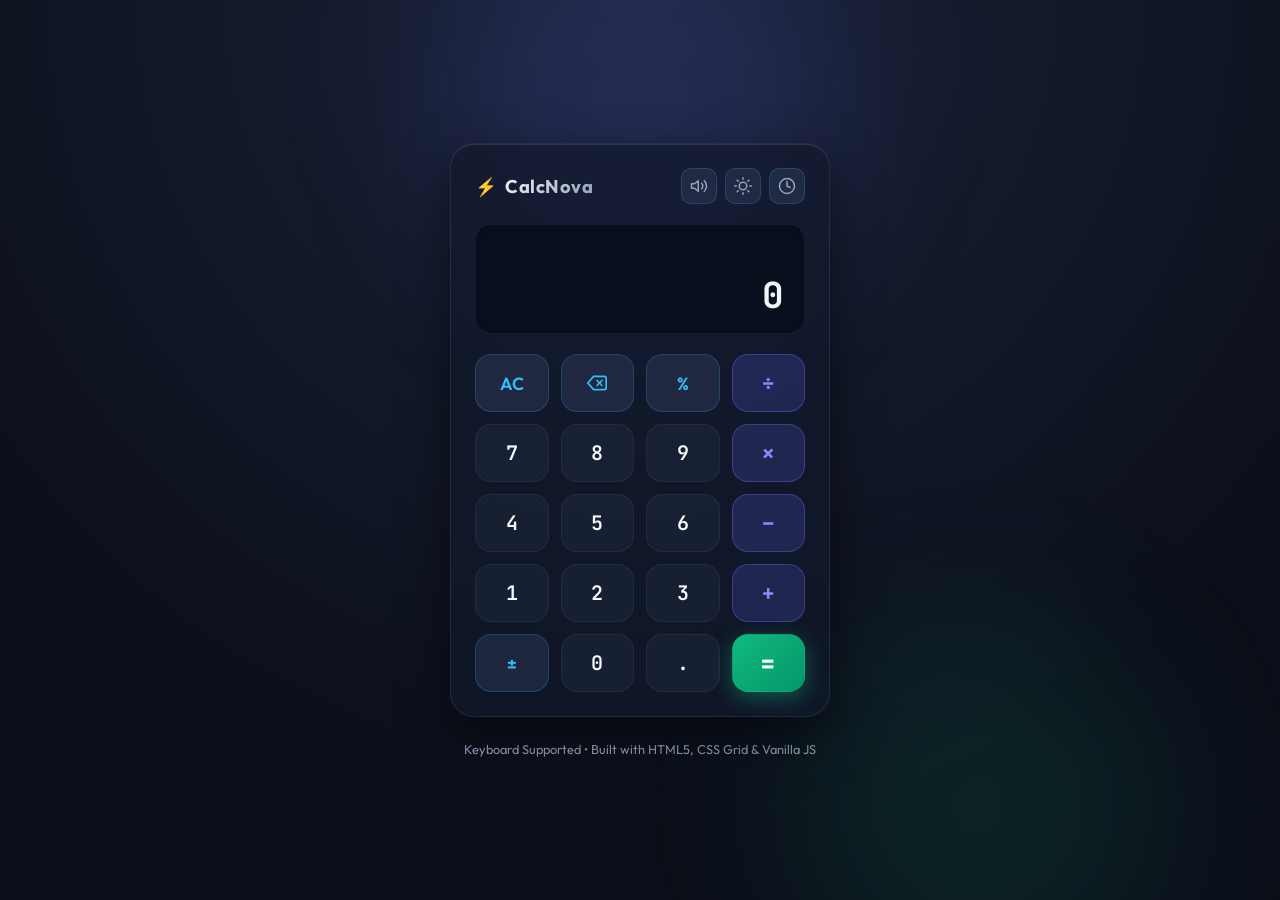
==== commit 58e13efb: "Merge branch 'main' of github.com:kandulapraveen101/OIBSIP" ====
--- a/index.html
+++ b/index.html
@@ -1,478 +1,127 @@
 <!DOCTYPE html>
 <html lang="en">
 <head>
-    <meta charset="UTF-8">
-    <meta name="viewport" content="width=device-width, initial-scale=1.0">
-    <title>Nikola Tesla — Architect of the Electrical Age | Tribute</title>
-    <meta name="description" content="A tribute to Nikola Tesla, visionary inventor, electrical engineer, and pioneer of alternating current power, radio, and wireless energy.">
-    
-    <!-- Google Fonts -->
-    <link rel="preconnect" href="https://fonts.googleapis.com">
-    <link rel="preconnect" href="https://fonts.gstatic.com" crossorigin>
-    <link href="https://fonts.googleapis.com/css2?family=Cinzel:wght@400;600;700;900&family=Inter:wght@300;400;500;600;700&family=Fira+Code:wght@400;500&display=swap" rel="stylesheet">
-    
-    <!-- FontAwesome for icons -->
-    <link rel="stylesheet" href="https://cdnjs.cloudflare.com/ajax/libs/font-awesome/6.4.0/css/all.min.css">
-    
-    <!-- Custom CSS -->
-    <link rel="stylesheet" href="style.css">
+  <meta charset="UTF-8">
+  <meta name="viewport" content="width=device-width, initial-scale=1.0">
+  <title>Precision Calc | Modern Web Calculator</title>
+  <meta name="description" content="A sleek, modern browser-based calculator built with Vanilla HTML5, CSS3 Grid, and JavaScript.">
+  <!-- Modern Typography -->
+  <link rel="preconnect" href="https://fonts.googleapis.com">
+  <link rel="preconnect" href="https://fonts.gstatic.com" crossorigin>
+  <link href="https://fonts.googleapis.com/css2?family=Outfit:wght@300;400;500;600;700&family=JetBrains+Mono:wght@400;600;700&display=swap" rel="stylesheet">
+  <link rel="stylesheet" href="style.css">
 </head>
-<body>
+<body class="dark-theme">
+  <div class="app-background">
+    <div class="glow-orb orb-1"></div>
+    <div class="glow-orb orb-2"></div>
+  </div>
 
-    <!-- Electric Arc Background Particle Container -->
-    <div class="ambient-glow" aria-hidden="true"></div>
-
-    <!-- Header Navigation -->
-    <header class="site-header" id="top">
-        <div class="container header-content">
-            <a href="#top" class="logo">
-                <span class="spark-icon"><i class="fa-solid fa-bolt"></i></span>
-                <span class="logo-text">TESLA<span class="logo-accent">.TRIBUTE</span></span>
-            </a>
-            
-            <nav class="main-nav" aria-label="Main Navigation">
-                <ul>
-                    <li><a href="#hero">Overview</a></li>
-                    <li><a href="#biography">Biography</a></li>
-                    <li><a href="#timeline">Timeline</a></li>
-                    <li><a href="#inventions">Inventions</a></li>
-                    <li><a href="#quotes">Quotes</a></li>
-                    <li><a href="#lab">Spark Lab</a></li>
-                </ul>
-            </nav>
-
-            <button class="theme-toggle-btn" id="sparkToggleBtn" title="Toggle Lightning Arc Ambient Effects">
-                <i class="fa-solid fa-bolt-lightning"></i>
-                <span class="btn-text">Energize</span>
-            </button>
-
-            <button class="mobile-menu-toggle" id="mobileMenuBtn" aria-label="Toggle Navigation Menu">
-                <i class="fa-solid fa-bars"></i>
-            </button>
-        </div>
+  <main class="calculator-container">
+    <!-- Header / Control Bar -->
+    <header class="calculator-header">
+      <div class="brand">
+        <span class="brand-icon">⚡</span>
+        <h1 class="brand-name">CalcNova</h1>
+      </div>
+      <div class="header-actions">
+        <button id="soundToggle" class="icon-btn" aria-label="Toggle Sound Effects" title="Sound Effects">
+          <svg id="soundIcon" viewBox="0 0 24 24" width="18" height="18" fill="none" stroke="currentColor" stroke-width="2" stroke-linecap="round" stroke-linejoin="round">
+            <polygon points="11 5 6 9 2 9 2 15 6 15 11 19 11 5"></polygon>
+            <path d="M15.54 8.46a5 5 0 0 1 0 7.07"></path>
+            <path d="M19.07 4.93a10 10 0 0 1 0 14.14"></path>
+          </svg>
+        </button>
+        <button id="themeToggle" class="icon-btn" aria-label="Toggle Theme" title="Switch Theme">
+          <svg id="themeIcon" viewBox="0 0 24 24" width="18" height="18" fill="none" stroke="currentColor" stroke-width="2" stroke-linecap="round" stroke-linejoin="round">
+            <circle cx="12" cy="12" r="5"></circle>
+            <line x1="12" y1="1" x2="12" y2="3"></line>
+            <line x1="12" y1="21" x2="12" y2="23"></line>
+            <line x1="4.22" y1="4.22" x2="5.64" y2="5.64"></line>
+            <line x1="18.36" y1="18.36" x2="19.78" y2="19.78"></line>
+            <line x1="1" y1="12" x2="3" y2="12"></line>
+            <line x1="21" y1="12" x2="23" y2="12"></line>
+            <line x1="4.22" y1="19.78" x2="5.64" y2="18.36"></line>
+            <line x1="18.36" y1="5.64" x2="19.78" y2="4.22"></line>
+          </svg>
+        </button>
+        <button id="historyToggle" class="icon-btn" aria-label="Toggle Calculation History" title="History">
+          <svg viewBox="0 0 24 24" width="18" height="18" fill="none" stroke="currentColor" stroke-width="2" stroke-linecap="round" stroke-linejoin="round">
+            <circle cx="12" cy="12" r="10"></circle>
+            <polyline points="12 6 12 12 16 14"></polyline>
+          </svg>
+        </button>
+      </div>
     </header>
 
-    <main id="main-content">
+    <!-- Calculator Screen Display -->
+    <section class="display-screen" aria-live="polite">
+      <!-- Upper expression line -->
+      <div id="expressionDisplay" class="expression-line"></div>
+      <!-- Lower main result / input line -->
+      <div id="mainDisplay" class="main-line">0</div>
+      <!-- Floating Error Callout Banner -->
+      <div id="errorMessage" class="error-banner hidden" role="alert">
+        <span class="error-icon">⚠️</span>
+        <span id="errorText">Cannot divide by zero</span>
+      </div>
+    </section>
 
-        <!-- HERO SECTION -->
-        <section class="hero-section" id="hero">
-            <div class="container hero-grid">
-                <div class="hero-text-content">
-                    <div class="badge-pill">
-                        <span class="pulse-dot"></span>
-                        1856 – 1943 • Smiljan to New York
-                    </div>
-                    <h1 class="hero-title">Nikola Tesla</h1>
-                    <p class="hero-tagline">The Architect of the Electrical Age & Visionary Futurist</p>
-                    <p class="hero-lead">
-                        Discover the extraordinary life, groundbreaking polyphase AC power systems, and timeless visionary wireless dreams of the man who lit the modern world.
-                    </p>
-                    
-                    <div class="hero-actions">
-                        <a href="#biography" class="btn btn-primary">
-                            <span>Read Full Tribute</span>
-                            <i class="fa-solid fa-arrow-down"></i>
-                        </a>
-                        <a href="#timeline" class="btn btn-outline">
-                            <span>View Key Achievements</span>
-                            <i class="fa-solid fa-timeline"></i>
-                        </a>
-                    </div>
+    <!-- Calculator Button Keypad (CSS Grid) -->
+    <section class="keypad-grid" id="keypad">
+      <!-- Row 1 -->
+      <button type="button" class="btn btn-function" data-action="clear" aria-label="Clear All">AC</button>
+      <button type="button" class="btn btn-function" data-action="backspace" aria-label="Backspace">
+        <svg viewBox="0 0 24 24" width="20" height="20" fill="none" stroke="currentColor" stroke-width="2" stroke-linecap="round" stroke-linejoin="round">
+          <path d="M21 4H8l-7 8 7 8h13a2 2 0 0 0 2-2V6a2 2 0 0 0-2-2z"></path>
+          <line x1="18" y1="9" x2="12" y2="15"></line>
+          <line x1="12" y1="9" x2="18" y2="15"></line>
+        </svg>
+      </button>
+      <button type="button" class="btn btn-function" data-action="percent" aria-label="Percentage">%</button>
+      <button type="button" class="btn btn-operator" data-operator="÷" aria-label="Divide">÷</button>
 
-                    <!-- Quick Stats -->
-                    <div class="hero-stats-grid">
-                        <div class="stat-card">
-                            <span class="stat-number" data-target="300">300+</span>
-                            <span class="stat-label">Global Patents</span>
-                        </div>
-                        <div class="stat-card">
-                            <span class="stat-number">3-Phase</span>
-                            <span class="stat-label">AC System Invention</span>
-                        </div>
-                        <div class="stat-card">
-                            <span class="stat-number">Niagara</span>
-                            <span class="stat-label">1st Hydroelectric Plant</span>
-                        </div>
-                    </div>
-                </div>
+      <!-- Row 2 -->
+      <button type="button" class="btn btn-num" data-number="7">7</button>
+      <button type="button" class="btn btn-num" data-number="8">8</button>
+      <button type="button" class="btn btn-num" data-number="9">9</button>
+      <button type="button" class="btn btn-operator" data-operator="×" aria-label="Multiply">×</button>
 
-                <!-- Prominent Image Figure -->
-                <div class="hero-image-wrapper">
-                    <figure class="hero-figure" id="tribute-image">
-                        <div class="image-glow-frame">
-                            <img src="assets/tesla_portrait.png" alt="High resolution dramatic portrait of Nikola Tesla" class="hero-img" loading="eager">
-                            <div class="electric-border-glow"></div>
-                        </div>
-                        <figcaption class="hero-figcaption">
-                            <span class="caption-title">Nikola Tesla (c. 1890s)</span>
-                            <span class="caption-desc">Electrical engineer, mechanical engineer, and inventor whose polyphase alternating current power standard revolutionized industrial civilization.</span>
-                            <span class="image-credit"><i class="fa-solid fa-camera"></i> Image source: Generated Tribute Artwork (Royalty-Free / Public Domain Tribute)</span>
-                        </figcaption>
-                    </figure>
-                </div>
-            </div>
-        </section>
+      <!-- Row 3 -->
+      <button type="button" class="btn btn-num" data-number="4">4</button>
+      <button type="button" class="btn btn-num" data-number="5">5</button>
+      <button type="button" class="btn btn-num" data-number="6">6</button>
+      <button type="button" class="btn btn-operator" data-operator="−" aria-label="Subtract">−</button>
 
+      <!-- Row 4 -->
+      <button type="button" class="btn btn-num" data-number="1">1</button>
+      <button type="button" class="btn btn-num" data-number="2">2</button>
+      <button type="button" class="btn btn-num" data-number="3">3</button>
+      <button type="button" class="btn btn-operator" data-operator="+" aria-label="Add">+</button>
 
-        <!-- BIOGRAPHY & TRIBUTE SECTION -->
-        <section class="biography-section" id="biography">
-            <div class="container">
-                <div class="section-header text-center">
-                    <span class="section-subtitle">A Life of Scientific Wonder</span>
-                    <h2 class="section-title">The Life & Legacy of Nikola Tesla</h2>
-                    <div class="title-underline"></div>
-                </div>
+      <!-- Row 5 -->
+      <button type="button" class="btn btn-function" data-action="negate" aria-label="Plus or Minus">±</button>
+      <button type="button" class="btn btn-num" data-number="0">0</button>
+      <button type="button" class="btn btn-num" data-action="decimal" aria-label="Decimal point">.</button>
+      <button type="button" class="btn btn-equals" data-action="equals" aria-label="Calculate Equals">=</button>
+    </section>
 
-                <div class="bio-grid">
-                    <div class="bio-content-column">
-                        <article class="bio-article">
-                            
-                            <!-- Paragraph 1 -->
-                            <div class="bio-block">
-                                <h3 class="bio-heading"><i class="fa-solid fa-feather-pointed"></i> Early Life & The Spark of Polyphase Genius</h3>
-                                <p>
-                                    Born during a ferocious midnight lightning storm on July 10, 1856, in the village of Smiljan in the Austrian Empire (modern-day Croatia), Nikola Tesla possessed an extraordinary visual imagination and an uncanny photographic memory. Encouraged by his mother, Georgina Mandić—an inventive mind in her own right—Tesla could visualize complex mechanical devices entirely in his mind with microscopic precision before building them. During his studies at the Imperial-Royal Technical College in Graz and the University of Prague, he became captivated by electrical phenomena. While walking through a Budapest park in 1882, the fundamental concept of the <strong>rotating magnetic field</strong> flashed through his mind, giving birth to the polyphase alternating current (AC) motor that would soon transform global industry.
-                                </p>
-                            </div>
+    <!-- Calculation History Side Drawer -->
+    <aside id="historyPanel" class="history-panel hidden">
+      <div class="history-header">
+        <h2>Calculation History</h2>
+        <button id="clearHistoryBtn" class="clear-history-btn">Clear</button>
+      </div>
+      <ul id="historyList" class="history-list">
+        <li class="empty-history">No past calculations</li>
+      </ul>
+    </aside>
+  </main>
 
-                            <!-- Paragraph 2 -->
-                            <div class="bio-block">
-                                <h3 class="bio-heading"><i class="fa-solid fa-bolt-lightning"></i> The War of Currents & The Illumination of Niagara</h3>
-                                <p>
-                                    Arriving in New York City in 1884 with just four cents in his pocket and a letter of recommendation to Thomas Edison, Tesla's relentless intellect quickly collided with Edison's commitment to Direct Current (DC). Recognizing that DC power suffered from severe voltage drop over short distances, Tesla resigned to pursue his vision for Alternating Current. Joining forces with industrialist George Westinghouse, Tesla licensed his revolutionary AC patents, triggering the historic <strong>"War of Currents."</strong> Tesla proved the supreme safety, efficiency, and scalability of AC power by illuminating 100,000 incandescent lamps at the 1893 Chicago World's Fair. Shortly after, Tesla's AC generators harnessed the roaring power of Niagara Falls, establishing the world's first long-distance hydroelectric power plant and laying the electric grid standard still used across the world today.
-                                </p>
-                            </div>
+  <footer class="app-footer">
+    <p>Keyboard Supported • Built with HTML5, CSS Grid &amp; Vanilla JS</p>
+  </footer>
 
-                            <!-- Paragraph 3 -->
-                            <div class="bio-block">
-                                <h3 class="bio-heading"><i class="fa-solid fa-tower-broadcast"></i> High Frequency, Radio Waves, & Wardenclyffe</h3>
-                                <p>
-                                    Unsatisfied with merely lighting cities, Tesla turned his attention to high-frequency electricity, radio control, and wireless energy transmission. In 1891, he created the legendary <strong>Tesla Coil</strong>, a transformer circuit capable of producing millions of volts of high-frequency electrical discharges. At his high-altitude laboratory in Colorado Springs in 1899, Tesla produced artificial lightning bolts over 135 feet long and detected atmospheric stationary waves, convincing him that the Earth itself could act as a conductor for global energy. This culminated in his audacious project at Shoreham, Long Island: the 187-foot <strong>Wardenclyffe Tower</strong>. Tesla envisioned a worldwide wireless system capable of broadcasting news, music, stock reports, secure messages, and clean electrical power across continents without wires.
-                                </p>
-                            </div>
-
-                            <!-- Paragraph 4 -->
-                            <div class="bio-block">
-                                <h3 class="bio-heading"><i class="fa-solid fa-infinity"></i> Enduring Legacy & Modern Resonance</h3>
-                                <p>
-                                    Though financial hardships and corporate rivalries overshadowed Tesla's later years in New York City, history eventually restored his rightful place among humanity's greatest intellects. In 1943, the United States Supreme Court formally recognized Nikola Tesla as the true inventor of radio, invalidating key radio patents held by Guglielmo Marconi. Today, the International System of Units measures magnetic flux density in units named <strong>"Teslas" (T)</strong>. From remote control, robotics, neon lighting, and radar to modern electric vehicles and wireless communication, Tesla's groundbreaking discoveries remain the beating heart of 21st-century technological civilization.
-                                </p>
-                            </div>
-
-                        </article>
-                    </div>
-
-                    <!-- Secondary Lab Image Card -->
-                    <div class="bio-sidebar-column">
-                        <div class="lab-card">
-                            <div class="lab-card-image-wrapper">
-                                <img src="assets/tesla_lab.png" alt="Tesla's Colorado Springs Laboratory with glowing high-voltage electrical arcs" class="lab-img" loading="lazy">
-                                <div class="image-overlay-badge">
-                                    <i class="fa-solid fa-microscope"></i> Historic Physics Lab
-                                </div>
-                            </div>
-                            <div class="lab-card-body">
-                                <h4>The Colorado Springs Experiment (1899)</h4>
-                                <p>In his high-altitude laboratory, Tesla constructed a massive magnifying transmitter generating 12 million volts of electricity, producing man-made lightning and demonstrating resonance tuned to the Earth's natural frequency.</p>
-                                <ul class="lab-specs-list">
-                                    <li><i class="fa-solid fa-check-double"></i> <strong>Peak Discharge:</strong> 135 feet sparks</li>
-                                    <li><i class="fa-solid fa-check-double"></i> <strong>Key Discovery:</strong> Terrestrial Stationary Waves</li>
-                                    <li><i class="fa-solid fa-check-double"></i> <strong>Patent:</strong> U.S. Patent 645,576</li>
-                                </ul>
-                            </div>
-                        </div>
-                    </div>
-
-                </div>
-            </div>
-        </section>
-
-
-        <!-- TIMELINE & KEY ACHIEVEMENTS SECTION -->
-        <section class="timeline-section" id="timeline">
-            <div class="container">
-                <div class="section-header text-center">
-                    <span class="section-subtitle">Chronology of Innovation</span>
-                    <h2 class="section-title">Milestones & Key Achievements</h2>
-                    <div class="title-underline"></div>
-                </div>
-
-                <!-- Timeline Filter Buttons -->
-                <div class="timeline-filters" role="tablist" aria-label="Timeline Category Filters">
-                    <button class="filter-btn active" data-filter="all">All Milestones</button>
-                    <button class="filter-btn" data-filter="ac">AC Power Systems</button>
-                    <button class="filter-btn" data-filter="wireless">Wireless & Radio</button>
-                    <button class="filter-btn" data-filter="patents">Major Patents</button>
-                </div>
-
-                <!-- Timeline Container -->
-                <div class="timeline-container">
-                    <div class="timeline-line" aria-hidden="true"></div>
-
-                    <!-- Timeline Item 1 -->
-                    <div class="timeline-item left" data-category="ac">
-                        <div class="timeline-dot"><i class="fa-solid fa-baby"></i></div>
-                        <div class="timeline-content">
-                            <span class="timeline-year">1856</span>
-                            <h3 class="timeline-title">Birth in Smiljan</h3>
-                            <p>Nikola Tesla is born on July 10 during a violent midnight lightning storm in modern-day Croatia.</p>
-                        </div>
-                    </div>
-
-                    <!-- Timeline Item 2 -->
-                    <div class="timeline-item right" data-category="ac">
-                        <div class="timeline-dot"><i class="fa-solid fa-rotate"></i></div>
-                        <div class="timeline-content">
-                            <span class="timeline-year">1882</span>
-                            <h3 class="timeline-title">The Rotating Magnetic Field</h3>
-                            <p>Conceives the principle of the rotating magnetic field while reciting Goethe's <em>Faust</em> in a Budapest park, laying the groundwork for AC motors.</p>
-                        </div>
-                    </div>
-
-                    <!-- Timeline Item 3 -->
-                    <div class="timeline-item left" data-category="patents ac">
-                        <div class="timeline-dot"><i class="fa-solid fa-gears"></i></div>
-                        <div class="timeline-content">
-                            <span class="timeline-year">1887 – 1888</span>
-                            <h3 class="timeline-title">AC Motor & Transformer Patents</h3>
-                            <p>Files landmark U.S. patents for polyphase AC motors, generators, and distribution systems, subsequently partnered with George Westinghouse.</p>
-                        </div>
-                    </div>
-
-                    <!-- Timeline Item 4 -->
-                    <div class="timeline-item right" data-category="wireless patents">
-                        <div class="timeline-dot"><i class="fa-solid fa-bolt"></i></div>
-                        <div class="timeline-content">
-                            <span class="timeline-year">1891</span>
-                            <h3 class="timeline-title">Invention of the Tesla Coil</h3>
-                            <p>Invents the high-frequency resonant transformer coil, enabling fundamental research into wireless transmission and high-voltage physics.</p>
-                        </div>
-                    </div>
-
-                    <!-- Timeline Item 5 -->
-                    <div class="timeline-item left" data-category="ac">
-                        <div class="timeline-dot"><i class="fa-solid fa-lightbulb"></i></div>
-                        <div class="timeline-content">
-                            <span class="timeline-year">1893</span>
-                            <h3 class="timeline-title">Chicago World's Fair Triumph</h3>
-                            <p>Westinghouse and Tesla illuminate the World's Columbian Exposition with AC current, winning the War of Currents over Edison's DC power.</p>
-                        </div>
-                    </div>
-
-                    <!-- Timeline Item 6 -->
-                    <div class="timeline-item right" data-category="ac">
-                        <div class="timeline-dot"><i class="fa-solid fa-water"></i></div>
-                        <div class="timeline-content">
-                            <span class="timeline-year">1895</span>
-                            <h3 class="timeline-title">Niagara Falls Power Plant</h3>
-                            <p>Designs the world's first large-scale hydroelectric AC power station at Niagara Falls, transmitting electricity to Buffalo 22 miles away.</p>
-                        </div>
-                    </div>
-
-                    <!-- Timeline Item 7 -->
-                    <div class="timeline-item left" data-category="wireless">
-                        <div class="timeline-dot"><i class="fa-solid fa-ship"></i></div>
-                        <div class="timeline-content">
-                            <span class="timeline-year">1898</span>
-                            <h3 class="timeline-title">First Teleautomaton (Radio Control)</h3>
-                            <p>Demonstrates the world's first radio-controlled robot boat at Madison Square Garden, introducing the concepts of robotics and remote control.</p>
-                        </div>
-                    </div>
-
-                    <!-- Timeline Item 8 -->
-                    <div class="timeline-item right" data-category="wireless">
-                        <div class="timeline-dot"><i class="fa-solid fa-broadcast-tower"></i></div>
-                        <div class="timeline-content">
-                            <span class="timeline-year">1901 – 1905</span>
-                            <h3 class="timeline-title">Wardenclyffe Tower Construction</h3>
-                            <p>Constructs the famous 187-foot wireless communication and energy broadcasting tower at Shoreham, Long Island.</p>
-                        </div>
-                    </div>
-
-                    <!-- Timeline Item 9 -->
-                    <div class="timeline-item left" data-category="patents wireless">
-                        <div class="timeline-dot"><i class="fa-solid fa-trophy"></i></div>
-                        <div class="timeline-content">
-                            <span class="timeline-year">1943</span>
-                            <h3 class="timeline-title">Radio Patent Supreme Court Ruling</h3>
-                            <p>U.S. Supreme Court officially rules Tesla as the true inventor of radio technology, upholding his 1897 patent claims.</p>
-                        </div>
-                    </div>
-
-                </div>
-            </div>
-        </section>
-
-
-        <!-- MAJOR INVENTIONS GRID -->
-        <section class="inventions-section" id="inventions">
-            <div class="container">
-                <div class="section-header text-center">
-                    <span class="section-subtitle">Pioneering Marvels</span>
-                    <h2 class="section-title">Key Inventions & Patents</h2>
-                    <div class="title-underline"></div>
-                </div>
-
-                <div class="inventions-grid">
-                    
-                    <div class="invention-card">
-                        <div class="card-icon"><i class="fa-solid fa-charging-station"></i></div>
-                        <h3 class="card-title">Polyphase AC System</h3>
-                        <p class="card-desc">Enabled the transmission of high-voltage alternating current across hundreds of miles, providing electrical light and power to modern cities worldwide.</p>
-                        <span class="patent-tag">US Patent 381,968</span>
-                    </div>
-
-                    <div class="invention-card">
-                        <div class="card-icon"><i class="fa-solid fa-bolt-lightning"></i></div>
-                        <h3 class="card-title">The Tesla Coil</h3>
-                        <p class="card-desc">High-frequency air-core resonant transformer producing colossal voltages, essential for medical X-ray machines, radio transmitters, and plasma displays.</p>
-                        <span class="patent-tag">US Patent 454,622</span>
-                    </div>
-
-                    <div class="invention-card">
-                        <div class="card-icon"><i class="fa-solid fa-tower-cell"></i></div>
-                        <h3 class="card-title">Radio & Wireless Telegraphy</h3>
-                        <p class="card-desc">Pioneered tuned radio circuits and wireless wave propagation principles, laying the foundational mechanics behind modern cellular networks and Wi-Fi.</p>
-                        <span class="patent-tag">US Patent 645,576</span>
-                    </div>
-
-                    <div class="invention-card">
-                        <div class="card-icon"><i class="fa-solid fa-gamepad"></i></div>
-                        <h3 class="card-title">Teleautomaton (Remote Control)</h3>
-                        <p class="card-desc">Created the birth of robotics by constructing radio-guided mechanism switches for wireless marine navigation and automated devices.</p>
-                        <span class="patent-tag">US Patent 613,809</span>
-                    </div>
-
-                    <div class="invention-card">
-                        <div class="card-icon"><i class="fa-solid fa-lightbulb"></i></div>
-                        <h3 class="card-title">Neon & High Efficiency Lighting</h3>
-                        <p class="card-desc">Developed gas-discharge phosphorescent lamps and high-frequency light tubes decades before commercial neon signs and modern LEDs became commonplace.</p>
-                        <span class="patent-tag">US Patent 497,779</span>
-                    </div>
-
-                    <div class="invention-card">
-                        <div class="card-icon"><i class="fa-solid fa-fan"></i></div>
-                        <h3 class="card-title">Bladeless Tesla Turbine</h3>
-                        <p class="card-desc">A boundary-layer fluid mechanics turbine utilizing smooth discs, achieving exceptional thermal efficiency with minimum mechanical wear.</p>
-                        <span class="patent-tag">US Patent 1,061,206</span>
-                    </div>
-
-                </div>
-            </div>
-        </section>
-
-
-        <!-- QUOTE BLOCK SECTION -->
-        <section class="quotes-section" id="quotes">
-            <div class="container">
-                <div class="quote-wrapper">
-                    
-                    <div class="quote-symbol-bg" aria-hidden="true">“</div>
-
-                    <div class="quote-carousel" id="quoteCarousel">
-                        
-                        <div class="quote-slide active">
-                            <blockquote class="main-quote">
-                                “If you want to find the secrets of the universe, think in terms of energy, frequency and vibration.”
-                            </blockquote>
-                            <cite class="quote-author">— Nikola Tesla</cite>
-                        </div>
-
-                        <div class="quote-slide">
-                            <blockquote class="main-quote">
-                                “The present is theirs; the future, for which I really worked, is mine.”
-                            </blockquote>
-                            <cite class="quote-author">— Nikola Tesla</cite>
-                        </div>
-
-                        <div class="quote-slide">
-                            <blockquote class="main-quote">
-                                “My brain is only a receiver, in the Universe there is a core from which we obtain knowledge, strength and inspiration.”
-                            </blockquote>
-                            <cite class="quote-author">— Nikola Tesla</cite>
-                        </div>
-
-                        <div class="quote-slide">
-                            <blockquote class="main-quote">
-                                “Scientific endeavor is most grand when it strives toward the illumination and betterment of human consciousness.”
-                            </blockquote>
-                            <cite class="quote-author">— Nikola Tesla</cite>
-                        </div>
-
-                    </div>
-
-                    <div class="quote-controls">
-                        <button class="quote-btn" id="prevQuoteBtn" aria-label="Previous Quote"><i class="fa-solid fa-chevron-left"></i></button>
-                        <div class="quote-dots" id="quoteDots">
-                            <span class="dot active" data-index="0"></span>
-                            <span class="dot" data-index="1"></span>
-                            <span class="dot" data-index="2"></span>
-                            <span class="dot" data-index="3"></span>
-                        </div>
-                        <button class="quote-btn" id="nextQuoteBtn" aria-label="Next Quote"><i class="fa-solid fa-chevron-right"></i></button>
-                    </div>
-
-                </div>
-            </div>
-        </section>
-
-
-        <!-- INTERACTIVE SPARK LAB CANVAS DEMO -->
-        <section class="lab-section" id="lab">
-            <div class="container">
-                <div class="section-header text-center">
-                    <span class="section-subtitle">Interactive Physics Simulation</span>
-                    <h2 class="section-title">Tesla Coil Electric Arc Simulator</h2>
-                    <p class="section-intro">Click or drag anywhere on the canvas below to discharge interactive high-voltage electric arcs!</p>
-                </div>
-
-                <div class="canvas-card">
-                    <div class="canvas-toolbar">
-                        <div class="toolbar-title">
-                            <i class="fa-solid fa-bolt"></i> High Voltage Generator [Active]
-                        </div>
-                        <div class="canvas-controls">
-                            <label for="voltageRange">Arc Frequency:</label>
-                            <input type="range" id="voltageRange" min="1" max="10" value="5">
-                            <button id="clearArcsBtn" class="btn btn-sm btn-outline"><i class="fa-solid fa-rotate-right"></i> Reset</button>
-                        </div>
-                    </div>
-                    
-                    <div class="canvas-wrapper">
-                        <canvas id="teslaCanvas" width="900" height="400"></canvas>
-                        <div class="canvas-hint"><i class="fa-solid fa-hand-pointer"></i> Click inside to release electric lightning bolts</div>
-                    </div>
-                </div>
-            </div>
-        </section>
-
-    </main>
-
-    <!-- FOOTER SECTION -->
-    <footer class="site-footer">
-        <div class="container footer-content">
-            <div class="footer-brand">
-                <a href="#top" class="footer-logo">NIKOLA TESLA TRIBUTE</a>
-                <p>Designed to honor the life and everlasting genius of Nikola Tesla (1856–1943).</p>
-            </div>
-            
-            <div class="footer-links">
-                <h4>Reference & Sources</h4>
-                <ul>
-                    <li><a href="https://en.wikipedia.org/wiki/Nikola_Tesla" target="_blank" rel="noopener">Wikipedia Entry</a></li>
-                    <li><a href="https://www.britannica.com/biography/Nikola-Tesla" target="_blank" rel="noopener">Encyclopedia Britannica</a></li>
-                    <li><a href="https://www.teslamuseum.org/" target="_blank" rel="noopener">Nikola Tesla Museum</a></li>
-                </ul>
-            </div>
-
-            <div class="footer-bottom">
-                <p>&copy; 2026 WebDev Tribute Series • Built with HTML5, CSS3 & JavaScript.</p>
-                <a href="#top" class="back-to-top" aria-label="Back to Top"><i class="fa-solid fa-arrow-up"></i> Top</a>
-            </div>
-        </div>
-    </footer>
-
-    <!-- Custom JS -->
-    <script src="script.js"></script>
+  <script src="script.js"></script>
 </body>
 </html>
--- a/style.css
+++ b/style.css
@@ -1,1158 +1,521 @@
-/* ==========================================================
-   NIKOLA TESLA TRIBUTE PAGE - DESIGN SYSTEM & STYLESHEET
-   ========================================================== */
-
-/* --- ROOT DESIGN TOKENS --- */
+/* ==========================================================================
+   CalcNova - Modern Browser-Based Calculator Stylesheet
+   Design Tokens: Dark/Light Themes, Glassmorphism, CSS Grid Keypad
+   ========================================================================== */
+
 :root {
-    /* Color Palette */
-    --bg-obsidian: #07080d;
-    --bg-indigo: #0e1222;
-    --bg-slate: #14192d;
-    --bg-violet-dark: #16112c;
-    --bg-card: rgba(20, 27, 46, 0.75);
-    --bg-card-hover: rgba(28, 38, 65, 0.85);
-
-    /* Electric Accents */
-    --cyan-electric: #00f2ff;
-    --cyan-glow: rgba(0, 242, 255, 0.4);
-    --cyan-dim: rgba(0, 242, 255, 0.15);
-    --violet-electric: #9d4edd;
-    --gold-accent: #ffb700;
-    --gold-glow: rgba(255, 183, 0, 0.3);
-
-    /* Text Colors */
-    --text-primary: #e6f1ff;
-    --text-secondary: #a0aec0;
-    --text-muted: #718096;
-    --text-gold: #f6ad55;
-
-    /* Fonts */
-    --font-heading: 'Cinzel', Georgia, serif;
-    --font-body: 'Inter', system-ui, -apple-system, sans-serif;
-    --font-mono: 'Fira Code', monospace;
-
-    /* Transitions & Shadows */
-    --transition-smooth: all 0.3s cubic-bezier(0.4, 0, 0.2, 1);
-    --shadow-cyan: 0 10px 30px -10px rgba(0, 242, 255, 0.3);
-    --shadow-card: 0 15px 35px rgba(0, 0, 0, 0.4);
-    --glass-border: 1px solid rgba(0, 242, 255, 0.18);
-}
-
-/* --- BASE & RESET --- */
+  /* Dark Luxury Theme Tokens (Default) */
+  --bg-color: #0b0f19;
+  --bg-gradient: radial-gradient(circle at 50% 0%, #1a233a 0%, #0b0f19 75%);
+  --card-bg: rgba(18, 25, 43, 0.7);
+  --card-border: rgba(255, 255, 255, 0.08);
+  --card-shadow: 0 20px 50px rgba(0, 0, 0, 0.5), inset 0 1px 0 rgba(255, 255, 255, 0.1);
+  
+  --text-main: #f1f5f9;
+  --text-muted: #94a3b8;
+  --text-expression: #cbd5e1;
+  
+  /* Button Token Colors */
+  --btn-num-bg: rgba(30, 41, 59, 0.6);
+  --btn-num-hover: rgba(51, 65, 85, 0.8);
+  --btn-num-text: #f8fafc;
+  --btn-num-border: rgba(255, 255, 255, 0.05);
+
+  --btn-func-bg: rgba(47, 58, 86, 0.5);
+  --btn-func-hover: rgba(71, 85, 122, 0.7);
+  --btn-func-text: #38bdf8;
+  --btn-func-border: rgba(56, 189, 248, 0.2);
+
+  --btn-op-bg: rgba(99, 102, 241, 0.2);
+  --btn-op-hover: rgba(99, 102, 241, 0.35);
+  --btn-op-text: #818cf8;
+  --btn-op-border: rgba(99, 102, 241, 0.4);
+  --btn-op-active: #6366f1;
+
+  --btn-eq-bg: linear-gradient(135deg, #10b981 0%, #059669 100%);
+  --btn-eq-hover: linear-gradient(135deg, #34d399 0%, #10b981 100%);
+  --btn-eq-text: #ffffff;
+  --btn-eq-shadow: 0 6px 20px rgba(16, 185, 129, 0.4);
+
+  --display-bg: rgba(10, 15, 29, 0.85);
+  --display-border: rgba(255, 255, 255, 0.05);
+
+  --error-bg: rgba(239, 68, 68, 0.15);
+  --error-text: #fca5a5;
+  --error-border: rgba(239, 68, 68, 0.4);
+
+  --orb-1-color: rgba(99, 102, 241, 0.15);
+  --orb-2-color: rgba(16, 185, 129, 0.12);
+
+  --font-main: 'Outfit', -apple-system, BlinkMacSystemFont, sans-serif;
+  --font-mono: 'JetBrains Mono', monospace;
+  --radius-lg: 24px;
+  --radius-md: 16px;
+  --radius-sm: 10px;
+}
+
+/* Light Ceramic Glass Theme */
+body.light-theme {
+  --bg-color: #f1f5f9;
+  --bg-gradient: radial-gradient(circle at 50% 0%, #ffffff 0%, #e2e8f0 80%);
+  --card-bg: rgba(255, 255, 255, 0.75);
+  --card-border: rgba(255, 255, 255, 0.8);
+  --card-shadow: 0 20px 40px rgba(148, 163, 184, 0.25), 0 2px 10px rgba(0, 0, 0, 0.03);
+
+  --text-main: #0f172a;
+  --text-muted: #64748b;
+  --text-expression: #475569;
+
+  --btn-num-bg: rgba(255, 255, 255, 0.9);
+  --btn-num-hover: #ffffff;
+  --btn-num-text: #1e293b;
+  --btn-num-border: rgba(203, 213, 225, 0.6);
+
+  --btn-func-bg: rgba(224, 242, 254, 0.7);
+  --btn-func-hover: rgba(186, 230, 253, 0.9);
+  --btn-func-text: #0284c7;
+  --btn-func-border: rgba(56, 189, 248, 0.3);
+
+  --btn-op-bg: rgba(238, 242, 255, 0.9);
+  --btn-op-hover: rgba(224, 231, 255, 1);
+  --btn-op-text: #4f46e5;
+  --btn-op-border: rgba(99, 102, 241, 0.3);
+
+  --btn-eq-bg: linear-gradient(135deg, #059669 0%, #047857 100%);
+  --btn-eq-hover: linear-gradient(135deg, #10b981 0%, #059669 100%);
+  --btn-eq-text: #ffffff;
+  --btn-eq-shadow: 0 6px 18px rgba(5, 150, 105, 0.3);
+
+  --display-bg: rgba(248, 250, 252, 0.95);
+  --display-border: rgba(203, 213, 225, 0.5);
+
+  --error-bg: rgba(254, 226, 226, 0.9);
+  --error-text: #dc2626;
+  --error-border: rgba(239, 68, 68, 0.3);
+
+  --orb-1-color: rgba(99, 102, 241, 0.08);
+  --orb-2-color: rgba(14, 165, 233, 0.08);
+}
+
+/* Reset & Base Setup */
 *, *::before, *::after {
-    box-sizing: border-box;
-    margin: 0;
-    padding: 0;
-}
-
-html {
-    scroll-behavior: smooth;
-    font-size: 16px;
+  box-sizing: border-box;
+  margin: 0;
+  padding: 0;
 }
 
 body {
-    background-color: var(--bg-obsidian);
-    color: var(--text-primary);
-    font-family: var(--font-body);
-    line-height: 1.7;
-    overflow-x: hidden;
-    -webkit-font-smoothing: antialiased;
-}
-
-/* Custom Scrollbar */
-::-webkit-scrollbar {
-    width: 10px;
-}
-::-webkit-scrollbar-track {
-    background: var(--bg-obsidian);
-}
-::-webkit-scrollbar-thumb {
-    background: #1e293b;
-    border-radius: 5px;
-    border: 2px solid var(--bg-obsidian);
-}
-::-webkit-scrollbar-thumb:hover {
-    background: var(--cyan-electric);
-}
-
-/* --- AMBIENT BACKGROUND GLOW --- */
-.ambient-glow {
-    position: fixed;
-    top: 0;
-    left: 0;
-    width: 100vw;
-    height: 100vh;
-    pointer-events: none;
-    z-index: -1;
-    background: 
-        radial-gradient(circle at 20% 20%, rgba(0, 242, 255, 0.06) 0%, transparent 40%),
-        radial-gradient(circle at 80% 80%, rgba(157, 78, 221, 0.06) 0%, transparent 40%);
-}
-
-/* --- LAYOUT CONTAINER --- */
-.container {
-    max-width: 1200px;
-    margin: 0 auto;
-    padding: 0 1.5rem;
-}
-
-/* --- TYPOGRAPHY UTILITIES --- */
-h1, h2, h3, h4 {
-    font-family: var(--font-heading);
-    letter-spacing: 0.03em;
-    color: var(--text-primary);
-    line-height: 1.2;
-}
-
-p {
-    margin-bottom: 1rem;
-    color: var(--text-secondary);
-}
-
-.text-center {
-    text-align: center;
-}
-
-/* Section Header Styles */
-.section-header {
-    margin-bottom: 3.5rem;
-}
-
-.section-subtitle {
-    display: inline-block;
-    font-family: var(--font-mono);
-    font-size: 0.85rem;
-    color: var(--cyan-electric);
-    text-transform: uppercase;
-    letter-spacing: 0.15em;
-    margin-bottom: 0.5rem;
-}
-
-.section-title {
-    font-size: clamp(2rem, 4vw, 2.75rem);
-    font-weight: 700;
-    background: linear-gradient(135deg, #ffffff 0%, var(--cyan-electric) 100%);
-    -webkit-background-clip: text;
-    -webkit-text-fill-color: transparent;
-    margin-bottom: 1rem;
-}
-
-.title-underline {
-    width: 80px;
-    height: 3px;
-    background: linear-gradient(90deg, var(--cyan-electric), var(--violet-electric));
-    margin: 0 auto;
-    border-radius: 2px;
-    box-shadow: 0 0 10px var(--cyan-electric);
-}
-
-.section-intro {
-    max-width: 650px;
-    margin: 0.75rem auto 0;
-    font-size: 1.05rem;
-    color: var(--text-secondary);
-}
-
-/* --- BUTTONS --- */
+  font-family: var(--font-main);
+  background: var(--bg-color);
+  background-image: var(--bg-gradient);
+  color: var(--text-main);
+  min-height: 100vh;
+  display: flex;
+  flex-direction: column;
+  align-items: center;
+  justify-content: center;
+  padding: 20px;
+  overflow-x: hidden;
+  transition: background 0.4s ease, color 0.4s ease;
+}
+
+/* Glowing Ambient Background */
+.app-background {
+  position: fixed;
+  inset: 0;
+  pointer-events: none;
+  z-index: 0;
+  overflow: hidden;
+}
+
+.glow-orb {
+  position: absolute;
+  border-radius: 50%;
+  filter: blur(80px);
+  transition: background 0.4s ease;
+}
+
+.orb-1 {
+  width: 400px;
+  height: 400px;
+  top: -100px;
+  left: 50%;
+  transform: translateX(-50%);
+  background: var(--orb-1-color);
+}
+
+.orb-2 {
+  width: 350px;
+  height: 350px;
+  bottom: -80px;
+  right: 10%;
+  background: var(--orb-2-color);
+}
+
+/* Main Calculator Glass Container */
+.calculator-container {
+  position: relative;
+  z-index: 10;
+  width: 100%;
+  max-width: 380px;
+  background: var(--card-bg);
+  backdrop-filter: blur(20px);
+  -webkit-backdrop-filter: blur(20px);
+  border: 1px solid var(--card-border);
+  border-radius: var(--radius-lg);
+  box-shadow: var(--card-shadow);
+  padding: 24px;
+  display: flex;
+  flex-direction: column;
+  gap: 20px;
+  transition: all 0.3s cubic-bezier(0.16, 1, 0.3, 1);
+}
+
+/* Header & Controls */
+.calculator-header {
+  display: flex;
+  align-items: center;
+  justify-content: space-between;
+}
+
+.brand {
+  display: flex;
+  align-items: center;
+  gap: 8px;
+}
+
+.brand-icon {
+  font-size: 1.1rem;
+}
+
+.brand-name {
+  font-size: 1.15rem;
+  font-weight: 700;
+  letter-spacing: 0.5px;
+  background: linear-gradient(135deg, var(--text-main) 0%, var(--text-muted) 100%);
+  -webkit-background-clip: text;
+  -webkit-text-fill-color: transparent;
+}
+
+.header-actions {
+  display: flex;
+  gap: 8px;
+}
+
+.icon-btn {
+  background: var(--btn-func-bg);
+  border: 1px solid var(--btn-func-border);
+  color: var(--text-muted);
+  width: 36px;
+  height: 36px;
+  border-radius: var(--radius-sm);
+  display: flex;
+  align-items: center;
+  justify-content: center;
+  cursor: pointer;
+  transition: all 0.2s ease;
+}
+
+.icon-btn:hover {
+  color: var(--text-main);
+  background: var(--btn-func-hover);
+  transform: translateY(-2px);
+}
+
+.icon-btn.active {
+  color: var(--btn-func-text);
+  border-color: var(--btn-func-text);
+}
+
+/* Screen Display */
+.display-screen {
+  position: relative;
+  background: var(--display-bg);
+  border: 1px solid var(--display-border);
+  border-radius: var(--radius-md);
+  padding: 16px 20px;
+  display: flex;
+  flex-direction: column;
+  align-items: flex-end;
+  justify-content: space-between;
+  min-height: 110px;
+  overflow: hidden;
+  box-shadow: inset 0 2px 8px rgba(0, 0, 0, 0.15);
+}
+
+.expression-line {
+  font-size: 0.95rem;
+  color: var(--text-expression);
+  min-height: 24px;
+  width: 100%;
+  text-align: right;
+  word-break: break-all;
+  white-space: nowrap;
+  overflow-x: auto;
+  scrollbar-width: none;
+}
+.expression-line::-webkit-scrollbar {
+  display: none;
+}
+
+.main-line {
+  font-family: var(--font-mono);
+  font-size: 2.25rem;
+  font-weight: 700;
+  color: var(--text-main);
+  width: 100%;
+  text-align: right;
+  word-break: break-all;
+  line-height: 1.2;
+  transition: color 0.2s ease;
+}
+
+/* Floating Error Banner */
+.error-banner {
+  position: absolute;
+  inset: 0;
+  background: var(--error-bg);
+  backdrop-filter: blur(8px);
+  border: 1px solid var(--error-border);
+  border-radius: var(--radius-md);
+  display: flex;
+  align-items: center;
+  justify-content: center;
+  gap: 10px;
+  color: var(--error-text);
+  font-weight: 600;
+  font-size: 0.95rem;
+  padding: 12px;
+  z-index: 5;
+  animation: fadeInShake 0.3s cubic-bezier(0.16, 1, 0.3, 1);
+}
+
+.error-banner.hidden {
+  display: none;
+}
+
+@keyframes fadeInShake {
+  0% { opacity: 0; transform: scale(0.95); }
+  50% { transform: translateX(4px); }
+  75% { transform: translateX(-4px); }
+  100% { opacity: 1; transform: scale(1); }
+}
+
+/* CSS Grid Keypad Layout */
+.keypad-grid {
+  display: grid;
+  grid-template-columns: repeat(4, 1fr);
+  gap: 12px;
+}
+
+/* Button Base Styles */
 .btn {
-    display: inline-flex;
-    align-items: center;
-    gap: 0.6rem;
-    padding: 0.85rem 1.75rem;
-    border-radius: 6px;
-    font-family: var(--font-body);
-    font-weight: 600;
-    font-size: 0.95rem;
-    text-decoration: none;
-    cursor: pointer;
-    transition: var(--transition-smooth);
-    border: 1px solid transparent;
-}
-
-.btn-primary {
-    background: linear-gradient(135deg, #00c6ff 0%, #0072ff 100%);
-    color: #ffffff;
-    box-shadow: var(--shadow-cyan);
-}
-
-.btn-primary:hover {
-    transform: translateY(-2px);
-    box-shadow: 0 12px 35px -5px rgba(0, 242, 255, 0.6);
-}
-
-.btn-outline {
-    background: transparent;
-    color: var(--cyan-electric);
-    border-color: var(--cyan-electric);
-}
-
-.btn-outline:hover {
-    background: var(--cyan-dim);
-    color: #ffffff;
-    box-shadow: 0 0 15px var(--cyan-glow);
-    transform: translateY(-2px);
-}
-
-.btn-sm {
-    padding: 0.4rem 0.9rem;
-    font-size: 0.85rem;
-}
-
-/* --- SITE HEADER & NAVIGATION --- */
-.site-header {
-    position: sticky;
-    top: 0;
-    width: 100%;
-    z-index: 1000;
-    background: rgba(7, 8, 13, 0.88);
-    backdrop-filter: blur(15px);
-    border-bottom: 1px solid rgba(255, 255, 255, 0.08);
-    transition: var(--transition-smooth);
-}
-
-.header-content {
-    display: flex;
-    align-items: center;
-    justify-content: space-between;
-    height: 75px;
-}
-
-.logo {
-    display: flex;
-    align-items: center;
-    gap: 0.6rem;
-    text-decoration: none;
-    color: var(--text-primary);
-    font-family: var(--font-heading);
-    font-weight: 700;
-    font-size: 1.25rem;
-    letter-spacing: 0.08em;
-}
-
-.spark-icon {
-    color: var(--cyan-electric);
-    font-size: 1.4rem;
-    filter: drop-shadow(0 0 8px var(--cyan-electric));
-    animation: pulseSpark 2s infinite alternate;
-}
-
-@keyframes pulseSpark {
-    0% { transform: scale(1); filter: drop-shadow(0 0 4px var(--cyan-electric)); }
-    100% { transform: scale(1.15); filter: drop-shadow(0 0 12px var(--cyan-electric)); }
-}
-
-.logo-accent {
-    color: var(--cyan-electric);
-    font-size: 0.9rem;
-}
-
-.main-nav ul {
-    display: flex;
-    list-style: none;
-    gap: 1.8rem;
-}
-
-.main-nav a {
-    text-decoration: none;
-    color: var(--text-secondary);
-    font-size: 0.95rem;
-    font-weight: 500;
-    transition: var(--transition-smooth);
-    position: relative;
-    padding: 0.3rem 0;
-}
-
-.main-nav a:hover,
-.main-nav a.active {
-    color: var(--cyan-electric);
-}
-
-.main-nav a::after {
-    content: '';
-    position: absolute;
-    bottom: 0;
-    left: 0;
-    width: 0%;
-    height: 2px;
-    background: var(--cyan-electric);
-    transition: var(--transition-smooth);
-    box-shadow: 0 0 8px var(--cyan-electric);
-}
-
-.main-nav a:hover::after {
-    width: 100%;
-}
-
-.theme-toggle-btn {
-    background: var(--cyan-dim);
-    border: 1px solid var(--cyan-electric);
-    color: var(--cyan-electric);
-    padding: 0.5rem 1rem;
-    border-radius: 20px;
-    font-weight: 600;
-    font-size: 0.85rem;
-    cursor: pointer;
-    display: flex;
-    align-items: center;
-    gap: 0.4rem;
-    transition: var(--transition-smooth);
-}
-
-.theme-toggle-btn:hover {
-    background: var(--cyan-electric);
-    color: #000;
-    box-shadow: 0 0 15px var(--cyan-electric);
-}
-
-.mobile-menu-toggle {
-    display: none;
-    background: none;
-    border: none;
-    color: var(--text-primary);
-    font-size: 1.5rem;
-    cursor: pointer;
-}
-
-/* --- HERO SECTION --- */
-.hero-section {
-    position: relative;
-    padding: 5rem 0 6rem;
-    background: linear-gradient(180deg, var(--bg-obsidian) 0%, var(--bg-indigo) 100%);
-    overflow: hidden;
-}
-
-.hero-grid {
-    display: grid;
-    grid-template-columns: 1.2fr 0.8fr;
-    gap: 3.5rem;
-    align-items: center;
-}
-
-.badge-pill {
-    display: inline-flex;
-    align-items: center;
-    gap: 0.5rem;
-    background: rgba(0, 242, 255, 0.08);
-    border: 1px solid rgba(0, 242, 255, 0.25);
-    padding: 0.35rem 0.9rem;
-    border-radius: 20px;
-    font-size: 0.82rem;
-    color: var(--cyan-electric);
-    font-family: var(--font-mono);
-    margin-bottom: 1.5rem;
-}
-
-.pulse-dot {
-    width: 8px;
-    height: 8px;
-    background-color: var(--cyan-electric);
-    border-radius: 50%;
-    box-shadow: 0 0 8px var(--cyan-electric);
-    animation: blinkDot 1.5s infinite;
-}
-
-@keyframes blinkDot {
-    0%, 100% { opacity: 1; }
-    50% { opacity: 0.3; }
-}
-
-.hero-title {
-    font-size: clamp(2.8rem, 6vw, 4.2rem);
-    font-weight: 900;
-    letter-spacing: 0.02em;
-    margin-bottom: 0.5rem;
-    text-shadow: 0 0 20px rgba(0, 242, 255, 0.15);
-}
-
-.hero-tagline {
-    font-family: var(--font-heading);
-    font-size: clamp(1.1rem, 2.5vw, 1.4rem);
-    color: var(--gold-accent);
-    margin-bottom: 1.5rem;
-    font-weight: 600;
-}
-
-.hero-lead {
-    font-size: 1.1rem;
-    color: var(--text-secondary);
-    margin-bottom: 2.2rem;
-    max-width: 600px;
-}
-
-.hero-actions {
-    display: flex;
-    gap: 1.2rem;
-    flex-wrap: wrap;
-    margin-bottom: 3rem;
-}
-
-.hero-stats-grid {
-    display: grid;
-    grid-template-columns: repeat(3, 1fr);
-    gap: 1.2rem;
-    border-top: 1px solid rgba(255, 255, 255, 0.1);
-    padding-top: 1.8rem;
-}
-
-.stat-card {
-    display: flex;
-    flex-direction: column;
-}
-
-.stat-number {
-    font-family: var(--font-heading);
-    font-size: 1.5rem;
-    font-weight: 700;
-    color: var(--cyan-electric);
-}
-
-.stat-label {
-    font-size: 0.8rem;
-    color: var(--text-muted);
-    text-transform: uppercase;
-    letter-spacing: 0.05em;
-}
-
-/* Prominent Hero Image Figure */
-.hero-image-wrapper {
-    position: relative;
-}
-
-.hero-figure {
-    position: relative;
-    margin: 0;
-}
-
-.image-glow-frame {
-    position: relative;
-    border-radius: 12px;
-    overflow: hidden;
-    box-shadow: var(--shadow-card), 0 0 40px rgba(0, 242, 255, 0.2);
-    border: 1px solid rgba(0, 242, 255, 0.3);
-}
-
-.hero-img {
-    width: 100%;
-    height: auto;
-    display: block;
-    object-fit: cover;
-    transition: transform 0.6s ease;
-}
-
-.hero-figure:hover .hero-img {
-    transform: scale(1.03);
-}
-
-.electric-border-glow {
-    position: absolute;
-    inset: 0;
-    pointer-events: none;
-    border: 2px solid transparent;
-    border-radius: 12px;
-    box-shadow: inset 0 0 15px rgba(0, 242, 255, 0.3);
-}
-
-.hero-figcaption {
-    margin-top: 1rem;
-    background: rgba(14, 18, 34, 0.85);
-    border: 1px solid rgba(255, 255, 255, 0.08);
-    padding: 1rem 1.2rem;
-    border-radius: 8px;
-    font-size: 0.85rem;
-    color: var(--text-secondary);
-}
-
-.caption-title {
-    display: block;
-    font-weight: 700;
-    color: var(--text-primary);
-    margin-bottom: 0.25rem;
-    font-family: var(--font-heading);
-}
-
-.caption-desc {
-    display: block;
-    margin-bottom: 0.5rem;
-    line-height: 1.4;
-}
-
-.image-credit {
-    display: block;
-    font-size: 0.75rem;
-    color: var(--text-muted);
-    font-family: var(--font-mono);
-}
-
-/* --- BIOGRAPHY & TRIBUTE SECTION --- */
-.biography-section {
-    padding: 6rem 0;
-    background: var(--bg-indigo);
-    border-top: 1px solid rgba(255, 255, 255, 0.05);
-}
-
-.bio-grid {
-    display: grid;
-    grid-template-columns: 1.3fr 0.7fr;
-    gap: 3rem;
-    align-items: start;
-}
-
-.bio-article {
-    display: flex;
-    flex-direction: column;
-    gap: 2.5rem;
-}
-
-.bio-block {
-    background: var(--bg-card);
-    border: var(--glass-border);
-    padding: 2rem;
-    border-radius: 10px;
-    backdrop-filter: blur(10px);
-    transition: var(--transition-smooth);
-}
-
-.bio-block:hover {
-    border-color: var(--cyan-electric);
-    box-shadow: 0 10px 30px rgba(0, 0, 0, 0.3);
-}
-
-.bio-heading {
-    font-size: 1.35rem;
-    color: var(--cyan-electric);
-    margin-bottom: 1rem;
-    display: flex;
-    align-items: center;
-    gap: 0.75rem;
-}
-
-.bio-heading i {
-    font-size: 1.1rem;
-    color: var(--gold-accent);
-}
-
-.bio-block p {
-    font-size: 1.02rem;
-    color: var(--text-secondary);
-    line-height: 1.8;
-    margin-bottom: 0;
-}
-
-/* Lab Sidebar Card */
-.lab-card {
-    background: var(--bg-card);
-    border: var(--glass-border);
-    border-radius: 10px;
-    overflow: hidden;
-    sticky: top;
-    top: 100px;
-    box-shadow: var(--shadow-card);
-}
-
-.lab-card-image-wrapper {
-    position: relative;
-    max-height: 250px;
-    overflow: hidden;
-}
-
-.lab-img {
-    width: 100%;
-    height: 250px;
-    object-fit: cover;
-    display: block;
-}
-
-.image-overlay-badge {
-    position: absolute;
-    bottom: 12px;
-    left: 12px;
-    background: rgba(0, 0, 0, 0.75);
-    backdrop-filter: blur(8px);
-    color: var(--cyan-electric);
-    font-size: 0.78rem;
-    font-family: var(--font-mono);
-    padding: 0.3rem 0.75rem;
-    border-radius: 4px;
-    border: 1px solid rgba(0, 242, 255, 0.3);
-}
-
-.lab-card-body {
-    padding: 1.5rem;
-}
-
-.lab-card-body h4 {
+  font-family: var(--font-main);
+  font-size: 1.25rem;
+  font-weight: 600;
+  height: 58px;
+  border-radius: var(--radius-md);
+  border: 1px solid transparent;
+  cursor: pointer;
+  user-select: none;
+  display: flex;
+  align-items: center;
+  justify-content: center;
+  transition: all 0.15s ease-in-out;
+  outline: none;
+  position: relative;
+  overflow: hidden;
+}
+
+.btn:hover {
+  transform: translateY(-2px);
+}
+
+.btn:active, .btn.pressed {
+  transform: translateY(1px) scale(0.97);
+}
+
+.btn:focus-visible {
+  border-color: var(--btn-func-text);
+  box-shadow: 0 0 0 3px rgba(56, 189, 248, 0.3);
+}
+
+/* Numeric Buttons */
+.btn-num {
+  background: var(--btn-num-bg);
+  color: var(--btn-num-text);
+  border-color: var(--btn-num-border);
+  font-family: var(--font-mono);
+}
+.btn-num:hover {
+  background: var(--btn-num-hover);
+  box-shadow: 0 4px 12px rgba(0, 0, 0, 0.15);
+}
+
+/* Operator Buttons */
+.btn-operator {
+  background: var(--btn-op-bg);
+  color: var(--btn-op-text);
+  border-color: var(--btn-op-border);
+  font-size: 1.4rem;
+}
+.btn-operator:hover {
+  background: var(--btn-op-hover);
+  box-shadow: 0 4px 14px rgba(99, 102, 241, 0.25);
+}
+.btn-operator.active-operator {
+  background: var(--btn-op-active);
+  color: #ffffff;
+  border-color: #ffffff;
+  box-shadow: 0 0 15px rgba(99, 102, 241, 0.6);
+}
+
+/* Function Buttons (AC, DEL, %, ±) */
+.btn-function {
+  background: var(--btn-func-bg);
+  color: var(--btn-func-text);
+  border-color: var(--btn-func-border);
+  font-size: 1.1rem;
+}
+.btn-function:hover {
+  background: var(--btn-func-hover);
+  box-shadow: 0 4px 12px rgba(56, 189, 248, 0.2);
+}
+
+/* Equals Button */
+.btn-equals {
+  background: var(--btn-eq-bg);
+  color: var(--btn-eq-text);
+  font-size: 1.5rem;
+  font-weight: 700;
+  box-shadow: var(--btn-eq-shadow);
+}
+.btn-equals:hover {
+  background: var(--btn-eq-hover);
+  box-shadow: 0 8px 24px rgba(16, 185, 129, 0.5);
+}
+
+/* History Side Drawer Panel */
+.history-panel {
+  position: absolute;
+  top: 70px;
+  bottom: 20px;
+  left: 20px;
+  right: 20px;
+  background: var(--card-bg);
+  backdrop-filter: blur(24px);
+  -webkit-backdrop-filter: blur(24px);
+  border: 1px solid var(--card-border);
+  border-radius: var(--radius-md);
+  padding: 16px;
+  display: flex;
+  flex-direction: column;
+  gap: 12px;
+  z-index: 20;
+  box-shadow: 0 10px 30px rgba(0, 0, 0, 0.3);
+  animation: slideInUp 0.3s cubic-bezier(0.16, 1, 0.3, 1);
+}
+
+.history-panel.hidden {
+  display: none;
+}
+
+@keyframes slideInUp {
+  from { opacity: 0; transform: translateY(15px); }
+  to { opacity: 1; transform: translateY(0); }
+}
+
+.history-header {
+  display: flex;
+  align-items: center;
+  justify-content: space-between;
+  padding-bottom: 8px;
+  border-bottom: 1px solid var(--card-border);
+}
+
+.history-header h2 {
+  font-size: 1rem;
+  font-weight: 600;
+  color: var(--text-main);
+}
+
+.clear-history-btn {
+  background: transparent;
+  border: none;
+  color: var(--error-text);
+  font-size: 0.85rem;
+  font-weight: 600;
+  cursor: pointer;
+  padding: 4px 8px;
+  border-radius: 6px;
+}
+.clear-history-btn:hover {
+  background: var(--error-bg);
+}
+
+.history-list {
+  list-style: none;
+  overflow-y: auto;
+  display: flex;
+  flex-direction: column;
+  gap: 8px;
+  max-height: 100%;
+}
+
+.history-item {
+  padding: 10px 12px;
+  background: var(--display-bg);
+  border: 1px solid var(--display-border);
+  border-radius: var(--radius-sm);
+  display: flex;
+  flex-direction: column;
+  align-items: flex-end;
+  cursor: pointer;
+  transition: all 0.2s ease;
+}
+
+.history-item:hover {
+  border-color: var(--btn-func-text);
+  transform: translateX(-2px);
+}
+
+.history-expr {
+  font-size: 0.8rem;
+  color: var(--text-muted);
+}
+
+.history-res {
+  font-family: var(--font-mono);
+  font-size: 1.1rem;
+  font-weight: 700;
+  color: var(--btn-func-text);
+}
+
+.empty-history {
+  text-align: center;
+  color: var(--text-muted);
+  font-size: 0.9rem;
+  margin-top: 40px;
+}
+
+/* Footer Note */
+.app-footer {
+  margin-top: 24px;
+  text-align: center;
+  font-size: 0.8rem;
+  color: var(--text-muted);
+}
+
+/* Responsive tweaks */
+@media (max-width: 400px) {
+  .calculator-container {
+    padding: 16px;
+  }
+  .btn {
+    height: 52px;
     font-size: 1.15rem;
-    margin-bottom: 0.75rem;
-    color: var(--text-primary);
-}
-
-.lab-card-body p {
-    font-size: 0.92rem;
-    margin-bottom: 1.2rem;
-}
-
-.lab-specs-list {
-    list-style: none;
-    display: flex;
-    flex-direction: column;
-    gap: 0.5rem;
-}
-
-.lab-specs-list li {
-    font-size: 0.85rem;
-    color: var(--text-secondary);
-    display: flex;
-    align-items: center;
-    gap: 0.6rem;
-}
-
-.lab-specs-list i {
-    color: var(--cyan-electric);
-}
-
-/* --- TIMELINE SECTION --- */
-.timeline-section {
-    padding: 6rem 0;
-    background: var(--bg-slate);
-    position: relative;
-}
-
-.timeline-filters {
-    display: flex;
-    justify-content: center;
-    gap: 0.8rem;
-    margin-bottom: 3.5rem;
-    flex-wrap: wrap;
-}
-
-.filter-btn {
-    background: rgba(255, 255, 255, 0.05);
-    border: 1px solid rgba(255, 255, 255, 0.1);
-    color: var(--text-secondary);
-    padding: 0.55rem 1.25rem;
-    border-radius: 20px;
-    font-size: 0.9rem;
-    font-weight: 500;
-    cursor: pointer;
-    transition: var(--transition-smooth);
-}
-
-.filter-btn:hover,
-.filter-btn.active {
-    background: var(--cyan-electric);
-    color: #000000;
-    font-weight: 600;
-    box-shadow: 0 0 15px var(--cyan-glow);
-    border-color: var(--cyan-electric);
-}
-
-.timeline-container {
-    position: relative;
-    max-width: 900px;
-    margin: 0 auto;
-}
-
-.timeline-line {
-    position: absolute;
-    top: 0;
-    bottom: 0;
-    left: 50%;
-    width: 3px;
-    background: linear-gradient(180deg, var(--cyan-electric) 0%, var(--violet-electric) 100%);
-    transform: translateX(-50%);
-    box-shadow: 0 0 12px var(--cyan-electric);
-}
-
-.timeline-item {
-    position: relative;
-    margin-bottom: 3rem;
-    width: 50%;
-    padding: 0 2.5rem;
-    transition: var(--transition-smooth);
-}
-
-.timeline-item.left {
-    left: 0;
-    text-align: right;
-}
-
-.timeline-item.right {
-    left: 50%;
-    text-align: left;
-}
-
-.timeline-dot {
-    position: absolute;
-    top: 15px;
-    width: 42px;
-    height: 42px;
-    border-radius: 50%;
-    background: var(--bg-obsidian);
-    border: 2px solid var(--cyan-electric);
-    color: var(--cyan-electric);
-    display: flex;
-    align-items: center;
-    justify-content: center;
-    font-size: 0.95rem;
-    box-shadow: 0 0 15px var(--cyan-glow);
-    z-index: 2;
-}
-
-.timeline-item.left .timeline-dot {
-    right: -21px;
-}
-
-.timeline-item.right .timeline-dot {
-    left: -21px;
-}
-
-.timeline-content {
-    background: var(--bg-card);
-    border: var(--glass-border);
-    padding: 1.5rem 1.75rem;
-    border-radius: 10px;
-    box-shadow: var(--shadow-card);
-    transition: var(--transition-smooth);
-}
-
-.timeline-item:hover .timeline-content {
-    transform: translateY(-3px);
-    border-color: var(--cyan-electric);
-    box-shadow: 0 10px 25px rgba(0, 242, 255, 0.2);
-}
-
-.timeline-year {
-    display: inline-block;
-    font-family: var(--font-mono);
-    font-size: 0.9rem;
-    font-weight: 700;
-    color: var(--gold-accent);
-    margin-bottom: 0.3rem;
-}
-
-.timeline-title {
-    font-size: 1.2rem;
-    margin-bottom: 0.5rem;
-}
-
-.timeline-content p {
-    font-size: 0.93rem;
-    margin-bottom: 0;
-}
-
-/* --- INVENTIONS GRID SECTION --- */
-.inventions-section {
-    padding: 6rem 0;
-    background: var(--bg-indigo);
-}
-
-.inventions-grid {
-    display: grid;
-    grid-template-columns: repeat(auto-fit, minmax(320px, 1fr));
-    gap: 2rem;
-}
-
-.invention-card {
-    background: var(--bg-card);
-    border: var(--glass-border);
-    padding: 2.2rem;
-    border-radius: 12px;
-    transition: var(--transition-smooth);
-    display: flex;
-    flex-direction: column;
-}
-
-.invention-card:hover {
-    transform: translateY(-5px);
-    border-color: var(--cyan-electric);
-    box-shadow: 0 15px 35px rgba(0, 242, 255, 0.15);
-}
-
-.card-icon {
-    width: 55px;
-    height: 55px;
-    background: rgba(0, 242, 255, 0.1);
-    border: 1px solid var(--cyan-electric);
-    border-radius: 10px;
-    display: flex;
-    align-items: center;
-    justify-content: center;
-    color: var(--cyan-electric);
-    font-size: 1.5rem;
-    margin-bottom: 1.25rem;
-    box-shadow: 0 0 15px var(--cyan-dim);
-}
-
-.card-title {
-    font-size: 1.3rem;
-    margin-bottom: 0.75rem;
-}
-
-.card-desc {
-    font-size: 0.95rem;
-    flex-grow: 1;
-    margin-bottom: 1.5rem;
-}
-
-.patent-tag {
-    align-self: flex-start;
-    font-family: var(--font-mono);
-    font-size: 0.78rem;
-    color: var(--gold-accent);
-    background: rgba(255, 183, 0, 0.1);
-    border: 1px solid rgba(255, 183, 0, 0.3);
-    padding: 0.25rem 0.65rem;
-    border-radius: 4px;
-}
-
-/* --- QUOTES SECTION --- */
-.quotes-section {
-    padding: 7rem 0;
-    background: linear-gradient(135deg, var(--bg-obsidian) 0%, var(--bg-violet-dark) 100%);
-    position: relative;
-    overflow: hidden;
-}
-
-.quote-wrapper {
-    position: relative;
-    max-width: 850px;
-    margin: 0 auto;
-    background: rgba(22, 17, 44, 0.7);
-    border: 1px solid rgba(157, 78, 221, 0.3);
-    padding: 3.5rem 3rem;
-    border-radius: 16px;
-    box-shadow: 0 20px 50px rgba(0, 0, 0, 0.5);
-    backdrop-filter: blur(15px);
-}
-
-.quote-symbol-bg {
-    position: absolute;
-    top: -20px;
-    left: 30px;
-    font-family: var(--font-heading);
-    font-size: 10rem;
-    color: rgba(157, 78, 221, 0.12);
-    user-select: none;
-    line-height: 1;
-}
-
-.quote-carousel {
-    position: relative;
-    min-height: 150px;
-}
-
-.quote-slide {
-    display: none;
-    opacity: 0;
-    transition: opacity 0.5s ease-in-out;
-}
-
-.quote-slide.active {
-    display: block;
-    opacity: 1;
-}
-
-.main-quote {
-    font-family: var(--font-heading);
-    font-size: clamp(1.35rem, 3vw, 1.85rem);
-    line-height: 1.5;
-    color: #ffffff;
-    font-style: italic;
-    margin-bottom: 1.5rem;
-    text-shadow: 0 2px 10px rgba(0, 0, 0, 0.5);
-}
-
-.quote-author {
-    display: block;
-    font-family: var(--font-body);
-    font-size: 1.05rem;
-    font-weight: 700;
-    color: var(--cyan-electric);
-    letter-spacing: 0.05em;
-    font-style: normal;
-}
-
-.quote-controls {
-    display: flex;
-    align-items: center;
-    justify-content: space-between;
-    margin-top: 2.5rem;
-    padding-top: 1.5rem;
-    border-top: 1px solid rgba(255, 255, 255, 0.08);
-}
-
-.quote-btn {
-    background: rgba(255, 255, 255, 0.05);
-    border: 1px solid rgba(255, 255, 255, 0.15);
-    color: var(--text-primary);
-    width: 40px;
-    height: 40px;
-    border-radius: 50%;
-    cursor: pointer;
-    transition: var(--transition-smooth);
-    display: flex;
-    align-items: center;
-    justify-content: center;
-}
-
-.quote-btn:hover {
-    background: var(--cyan-electric);
-    color: #000;
-    box-shadow: 0 0 12px var(--cyan-electric);
-}
-
-.quote-dots {
-    display: flex;
-    gap: 0.6rem;
-}
-
-.quote-dots .dot {
-    width: 10px;
-    height: 10px;
-    border-radius: 50%;
-    background: rgba(255, 255, 255, 0.2);
-    cursor: pointer;
-    transition: var(--transition-smooth);
-}
-
-.quote-dots .dot.active {
-    background: var(--cyan-electric);
-    width: 26px;
-    border-radius: 10px;
-    box-shadow: 0 0 8px var(--cyan-electric);
-}
-
-/* --- SPARK LAB CANVAS SECTION --- */
-.lab-section {
-    padding: 6rem 0;
-    background: var(--bg-obsidian);
-}
-
-.canvas-card {
-    background: var(--bg-card);
-    border: var(--glass-border);
-    border-radius: 12px;
-    overflow: hidden;
-    box-shadow: var(--shadow-card);
-}
-
-.canvas-toolbar {
-    display: flex;
-    justify-content: space-between;
-    align-items: center;
-    padding: 1rem 1.5rem;
-    background: rgba(10, 13, 24, 0.9);
-    border-bottom: 1px solid rgba(255, 255, 255, 0.08);
-    flex-wrap: wrap;
-    gap: 1rem;
-}
-
-.toolbar-title {
-    font-family: var(--font-mono);
-    font-size: 0.9rem;
-    color: var(--cyan-electric);
-    display: flex;
-    align-items: center;
-    gap: 0.5rem;
-}
-
-.canvas-controls {
-    display: flex;
-    align-items: center;
-    gap: 1rem;
-    font-size: 0.85rem;
-    color: var(--text-secondary);
-}
-
-.canvas-controls input[type="range"] {
-    accent-color: var(--cyan-electric);
-    cursor: pointer;
-}
-
-.canvas-wrapper {
-    position: relative;
-    width: 100%;
-    background: #040508;
-    display: flex;
-    justify-content: center;
-    align-items: center;
-}
-
-#teslaCanvas {
-    width: 100%;
-    max-width: 100%;
-    height: 400px;
-    display: block;
-    cursor: crosshair;
-}
-
-.canvas-hint {
-    position: absolute;
-    bottom: 15px;
-    right: 20px;
-    background: rgba(0, 0, 0, 0.65);
-    color: var(--text-muted);
-    font-size: 0.78rem;
-    font-family: var(--font-mono);
-    padding: 0.3rem 0.7rem;
-    border-radius: 4px;
-    pointer-events: none;
-}
-
-/* --- FOOTER --- */
-.site-footer {
-    background: #040508;
-    border-top: 1px solid rgba(255, 255, 255, 0.08);
-    padding: 4rem 0 2rem;
-    color: var(--text-secondary);
-}
-
-.footer-content {
-    display: grid;
-    grid-template-columns: 2fr 1fr;
-    gap: 3rem;
-    margin-bottom: 3rem;
-}
-
-.footer-logo {
-    font-family: var(--font-heading);
-    font-size: 1.2rem;
-    font-weight: 700;
-    color: var(--text-primary);
-    text-decoration: none;
-    letter-spacing: 0.05em;
-    display: inline-block;
-    margin-bottom: 0.75rem;
-}
-
-.footer-brand p {
-    max-width: 450px;
-    font-size: 0.9rem;
-}
-
-.footer-links h4 {
-    font-size: 1rem;
-    margin-bottom: 1rem;
-    color: var(--cyan-electric);
-}
-
-.footer-links ul {
-    list-style: none;
-    display: flex;
-    flex-direction: column;
-    gap: 0.5rem;
-}
-
-.footer-links a {
-    color: var(--text-secondary);
-    text-decoration: none;
-    font-size: 0.9rem;
-    transition: var(--transition-smooth);
-}
-
-.footer-links a:hover {
-    color: var(--cyan-electric);
-    padding-left: 4px;
-}
-
-.footer-bottom {
-    grid-column: 1 / -1;
-    display: flex;
-    justify-content: space-between;
-    align-items: center;
-    border-top: 1px solid rgba(255, 255, 255, 0.06);
-    padding-top: 1.5rem;
-    font-size: 0.85rem;
-}
-
-.back-to-top {
-    color: var(--cyan-electric);
-    text-decoration: none;
-    display: flex;
-    align-items: center;
-    gap: 0.4rem;
-    font-weight: 600;
-}
-
-.back-to-top:hover {
-    text-shadow: 0 0 10px var(--cyan-electric);
-}
-
-/* --- RESPONSIVE BREAKPOINTS --- */
-@media (max-width: 992px) {
-    .hero-grid {
-        grid-template-columns: 1fr;
-        gap: 3rem;
-    }
-
-    .bio-grid {
-        grid-template-columns: 1fr;
-    }
-
-    .footer-content {
-        grid-template-columns: 1fr;
-    }
-
-    /* Vertical Timeline for Tablet / Mobile */
-    .timeline-line {
-        left: 30px;
-    }
-
-    .timeline-item {
-        width: 100%;
-        padding-left: 80px;
-        padding-right: 1.5rem;
-    }
-
-    .timeline-item.left,
-    .timeline-item.right {
-        left: 0;
-        text-align: left;
-    }
-
-    .timeline-item.left .timeline-dot,
-    .timeline-item.right .timeline-dot {
-        left: 9px;
-        right: auto;
-    }
-}
-
-@media (max-width: 768px) {
-    .main-nav {
-        display: none; /* Can be toggled with JS */
-    }
-
-    .main-nav.open {
-        display: block;
-        position: absolute;
-        top: 75px;
-        left: 0;
-        width: 100%;
-        background: var(--bg-obsidian);
-        border-bottom: 1px solid var(--cyan-glow);
-        padding: 1.5rem;
-    }
-
-    .main-nav.open ul {
-        flex-direction: column;
-        gap: 1rem;
-    }
-
-    .mobile-menu-toggle {
-        display: block;
-    }
-
-    .hero-stats-grid {
-        grid-template-columns: 1fr;
-        gap: 1rem;
-    }
-
-    .quote-wrapper {
-        padding: 2.5rem 1.5rem;
-    }
-
-    .quote-controls {
-        flex-direction: column;
-        gap: 1.2rem;
-    }
-}
+  }
+  .main-line {
+    font-size: 1.85rem;
+  }
+}
